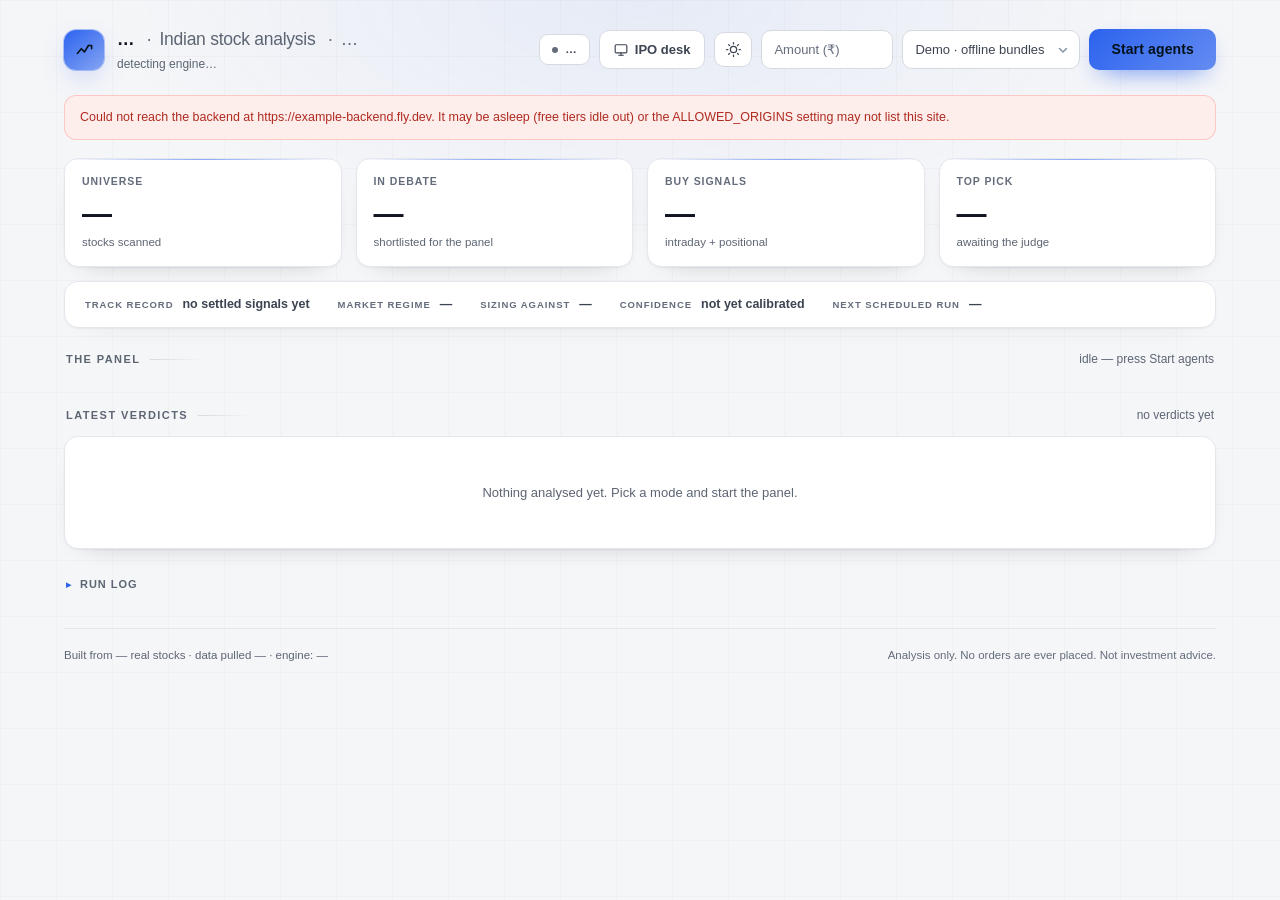
==== web/index.html @ 6d57e5a4 "Move the IPO desk onto its own page at /ipo-desk The IPO section was a hidden block on the dashboard" ====
<!doctype html>
<html lang="en">
<head>
<meta charset="utf-8" />
<meta name="viewport" content="width=device-width, initial-scale=1" />
<title>Agent desk · Indian stock analysis</title>
<style>
  /* ======================================================================
     Dalal Desk — tokens generated from DESIGN.md.
     Dark is the default: this is a terminal read for hours, and every token
     below is contrast-audited against all three surface tiers.
     ====================================================================== */
  :root,
  [data-theme="dark"]{
    --bg:#080b12;
    --bg-elev:#0a0e16;
    --card:#0e1219;            /* 16.13:1 for --ink */
    --card-low:#0b0f16;
    --card-high:#141924;
    --border:#1b2130;
    --border-strong:#28303f;
    --ink:#e9eef8;             /* 16.13:1 */
    --ink-2:#aab6cc;           /*  9.18:1 */
    --muted:#8896ae;           /*  6.27:1 */
    --faint:#78859c;           /*  5.03:1 — labels only */
    --accent:#4cc9f0;          /*  9.76:1 */
    --accent-soft:#0c2230;
    --accent-glow:76,201,240;
    --green:#3ddc97;           /* 10.62:1 */
    --green-soft:#0d2a1f;
    --amber:#f5b544;           /* 10.34:1 */
    --amber-soft:#2b2110;
    --red:#ff6b6b;             /*  6.76:1 */
    --red-soft:#2c1417;
    --unavailable-soft:#161b24;
    --grid:rgba(255,255,255,.022);
    --shadow:0 1px 0 rgba(255,255,255,.03) inset, 0 18px 40px -28px rgba(0,0,0,.9);
    --radius:14px;
  }

  [data-theme="light"]{
    --bg:#f5f6f8;
    --bg-elev:#ffffff;
    --card:#ffffff;
    --card-low:#fcfcfd;
    --card-high:#fafbfc;
    --border:#e5e7ec;
    --border-strong:#d6d9e0;
    --ink:#111520;
    --ink-2:#3d4451;
    --muted:#5d6573;
    --faint:#646c7b;
    --accent:#2b62ee;
    --accent-soft:#eef3ff;
    --accent-glow:43,98,238;
    --green:#0f7a4d;
    --green-soft:#e9f6ef;
    --amber:#94620a;
    --amber-soft:#fdf3e0;
    --red:#b02a20;
    --red-soft:#fdeeec;
    --unavailable-soft:#f0f1f4;
    --grid:rgba(17,21,32,.025);
    --shadow:0 1px 2px rgba(17,21,32,.05), 0 10px 28px -22px rgba(17,21,32,.45);
  }

  /* Motion is opt-out at the OS level. Everything below animates state, not
     decoration, so disabling it costs nothing but the polish. */
  @media (prefers-reduced-motion: reduce){
    *,*::before,*::after{
      animation-duration:.001ms !important;animation-iteration-count:1 !important;
      transition-duration:.001ms !important;scroll-behavior:auto !important;
    }
  }

  *{box-sizing:border-box;}
  html,body{margin:0;padding:0;}
  body{
    background-color:var(--bg);
    color:var(--ink);
    font:15px/1.5 -apple-system, BlinkMacSystemFont, "Segoe UI", Inter, Roboto, Helvetica, Arial, sans-serif;
    -webkit-font-smoothing:antialiased;
    -moz-osx-font-smoothing:grayscale;
    /* Deliberately NOT transitioned. Transitioning a property whose value
       comes from a custom property that just changed leaves the computed
       value stuck at the old one — the page stayed dark while every other
       token flipped to light. A theme switch should be instant regardless;
       a 400ms fade of the whole background only reads as lag. */
    /* a faint engineering grid: structure without decoration */
    background-image:
      linear-gradient(var(--grid) 1px, transparent 1px),
      linear-gradient(90deg, var(--grid) 1px, transparent 1px);
    background-size:56px 56px, 56px 56px;
  }
  .wrap{max-width:1200px;margin:0 auto;padding:26px 24px 72px;position:relative;}

  /* a single wash of accent behind the fold, fixed so it never scrolls */
  body::before{
    content:"";position:fixed;inset:0 0 auto 0;height:340px;pointer-events:none;
    background:radial-gradient(60% 100% at 50% 0%,
      rgba(var(--accent-glow),.07), transparent 70%);
    z-index:0;
  }
  .wrap > *{position:relative;z-index:1;}

  ::selection{background:rgba(var(--accent-glow),.28);}

  /* ---------------- entrance ---------------- */
  /* Sections arrive in reading order. One pass on load, never on re-render. */
  @keyframes rise{from{opacity:0;transform:translateY(10px);}to{opacity:1;transform:none;}}
  .enter{animation:rise .5s cubic-bezier(.2,.7,.3,1) both;}
  .d1{animation-delay:.04s;} .d2{animation-delay:.09s;} .d3{animation-delay:.14s;}
  .d4{animation-delay:.19s;} .d5{animation-delay:.24s;}

  /* ---------------- header ---------------- */
  header{
    display:flex;align-items:center;justify-content:space-between;gap:24px;
    flex-wrap:wrap;margin-bottom:22px;
  }
  .brandline{display:flex;align-items:center;gap:13px;min-width:0;}
  .mark{
    width:40px;height:40px;border-radius:12px;flex:none;
    background:linear-gradient(140deg, var(--accent), rgba(var(--accent-glow),.55));
    color:#03121a;display:grid;place-items:center;
    box-shadow:0 0 0 1px rgba(var(--accent-glow),.35),
               0 10px 30px -12px rgba(var(--accent-glow),.8);
    position:relative;overflow:hidden;
  }
  .mark svg{position:relative;z-index:1;}
  .mark::after{
    content:"";position:absolute;inset:0;
    background:linear-gradient(115deg,transparent 40%,rgba(255,255,255,.5) 50%,transparent 60%);
    transform:translateX(-120%);animation:sheen 6s ease-in-out infinite;
  }
  @keyframes sheen{0%,72%{transform:translateX(-120%);}88%,100%{transform:translateX(120%);}}

  .brandtext{min-width:0;}
  .brandtext h1{
    margin:0;font-size:17.5px;font-weight:650;letter-spacing:-.015em;
    white-space:nowrap;overflow:hidden;text-overflow:ellipsis;
  }
  .brandtext h1 .sep{color:var(--faint);font-weight:400;margin:0 8px;}
  .brandtext h1 .light{color:var(--muted);font-weight:450;}
  .brandtext p{
    margin:3px 0 0;font-size:12px;color:var(--muted);
    white-space:nowrap;overflow:hidden;text-overflow:ellipsis;max-width:62ch;
  }

  .controls{display:flex;align-items:center;gap:9px;}

  select,input[type=number],button.ghost{
    border:1px solid var(--border-strong);border-radius:10px;
    background:var(--card);color:var(--ink-2);
    padding:9px 12px;font:inherit;font-size:13px;
    transition:border-color .18s ease, background .18s ease, color .18s ease;
  }
  select{
    appearance:none;padding-right:30px;cursor:pointer;
    background-image:url("data:image/svg+xml;utf8,<svg xmlns='http://www.w3.org/2000/svg' width='12' height='12' viewBox='0 0 12 12'><path d='M2.5 4.5L6 8l3.5-3.5' fill='none' stroke='%238896ae' stroke-width='1.6' stroke-linecap='round' stroke-linejoin='round'/></svg>");
    background-repeat:no-repeat;background-position:right 10px center;
  }
  input[type=number]{width:132px;font-variant-numeric:tabular-nums;}
  input[type=number]::placeholder{color:var(--faint);}
  select:hover,input[type=number]:hover,button.ghost:hover{border-color:var(--accent);}
  select:focus-visible,button:focus-visible,input:focus-visible{
    outline:2px solid var(--accent);outline-offset:2px;
  }

  button.ghost{cursor:pointer;width:38px;padding:9px 0;display:grid;place-items:center;}
  button.ghost:hover{color:var(--accent);}

  /* A text+icon link out to another page. Deliberately its own class rather
     than reusing .ghost: every ghost rule above is qualified as button.ghost,
     so an <a> matches none of them and falls back to the UA link blue —
     2.09:1 on this background, and 1.79:1 once visited. */
  .navlink{
    display:inline-flex;align-items:center;gap:7px;white-space:nowrap;
    border:1px solid var(--border-strong);border-radius:10px;
    background:var(--card);color:var(--ink-2);
    padding:9px 14px;font:inherit;font-size:13px;font-weight:600;
    text-decoration:none;
    transition:border-color .18s ease, background .18s ease, color .18s ease;
  }
  .navlink:hover{border-color:var(--accent);color:var(--accent);}
  .navlink:focus-visible{outline:2px solid var(--accent);outline-offset:2px;}
  .navlink svg{flex:none;}

  button.primary{
    position:relative;overflow:hidden;
    border:0;border-radius:10px;cursor:pointer;
    background:linear-gradient(135deg,var(--accent),rgba(var(--accent-glow),.72));
    color:#03121a;padding:10px 22px;font:inherit;font-size:14px;font-weight:650;
    letter-spacing:.01em;
    box-shadow:0 10px 26px -12px rgba(var(--accent-glow),.95);
    transition:transform .12s cubic-bezier(.2,.7,.3,1), box-shadow .2s ease, filter .2s ease;
    display:flex;align-items:center;gap:9px;
  }
  button.primary:hover:not(:disabled){
    transform:translateY(-1px);filter:brightness(1.08);
    box-shadow:0 14px 32px -12px rgba(var(--accent-glow),1);
  }
  button.primary:active:not(:disabled){transform:translateY(1px);}
  button.primary:disabled{
    background:var(--card-high);color:var(--faint);box-shadow:none;cursor:not-allowed;
  }
  /* light sweeps across the button only while a run is in flight */
  button.primary:disabled::after{
    content:"";position:absolute;inset:0;
    background:linear-gradient(100deg,transparent 35%,rgba(var(--accent-glow),.16) 50%,transparent 65%);
    transform:translateX(-100%);animation:sweep 1.6s linear infinite;
  }
  @keyframes sweep{to{transform:translateX(100%);}}

  .spinner{
    width:13px;height:13px;border-radius:50%;flex:none;
    border:2px solid rgba(0,0,0,.18);border-top-color:currentColor;
    animation:spin .7s linear infinite;
  }
  @keyframes spin{to{transform:rotate(360deg);}}

  /* ---------------- kpis ---------------- */
  .kpis{display:grid;grid-template-columns:repeat(4,1fr);gap:14px;margin-bottom:14px;}
  .kpi{
    position:relative;overflow:hidden;
    background:var(--card);border:1px solid var(--border);border-radius:var(--radius);
    padding:15px 17px;box-shadow:var(--shadow);
    transition:border-color .25s ease, transform .25s cubic-bezier(.2,.7,.3,1);
  }
  .kpi:hover{transform:translateY(-2px);border-color:var(--border-strong);}
  /* a hairline of accent that draws itself in on load */
  .kpi::before{
    content:"";position:absolute;top:0;left:0;height:1px;width:100%;
    background:linear-gradient(90deg,transparent,rgba(var(--accent-glow),.55),transparent);
    transform:scaleX(0);transform-origin:left;
    animation:draw .9s cubic-bezier(.2,.7,.3,1) forwards;
  }
  @keyframes draw{to{transform:scaleX(1);}}
  .kpi .label{
    font-size:10.5px;letter-spacing:.09em;text-transform:uppercase;
    color:var(--faint);font-weight:650;
  }
  .kpi .value{
    font-size:30px;font-weight:640;letter-spacing:-.025em;margin-top:7px;line-height:1.1;
    font-variant-numeric:tabular-nums;
  }
  .kpi .value small{font-size:14px;font-weight:550;color:var(--muted);margin-left:5px;letter-spacing:0;}
  .kpi .sub{font-size:11.5px;color:var(--muted);margin-top:4px;}
  /* a value that just changed briefly lifts — the eye catches the delta */
  .flash{animation:flash .7s ease;}
  @keyframes flash{
    0%{color:var(--accent);text-shadow:0 0 18px rgba(var(--accent-glow),.55);}
    100%{color:inherit;text-shadow:none;}
  }

  /* ---------------- status strip ---------------- */
  .strip{
    display:flex;gap:0;flex-wrap:wrap;margin:0 0 22px;
    background:var(--card);border:1px solid var(--border);border-radius:var(--radius);
    padding:4px 6px;box-shadow:var(--shadow);
  }
  .stripitem{
    display:flex;align-items:baseline;gap:9px;min-width:0;
    padding:9px 14px;border-radius:9px;transition:background .2s ease;
  }
  .stripitem:hover{background:var(--card-high);}
  .stripitem .k{
    font-size:9.5px;letter-spacing:.1em;text-transform:uppercase;
    color:var(--faint);font-weight:700;white-space:nowrap;
  }
  .stripitem .v{font-size:12.5px;color:var(--ink-2);font-weight:550;}
  .stripitem .v.none{color:var(--faint);font-weight:450;}

  /* ---------------- section headings ---------------- */
  .sechead{
    display:flex;align-items:baseline;justify-content:space-between;
    margin:0 2px 12px;gap:16px;
  }
  .sechead h2{
    margin:0;font-size:11px;font-weight:700;letter-spacing:.13em;
    text-transform:uppercase;color:var(--muted);
    display:flex;align-items:center;gap:10px;
  }
  .sechead h2::after{
    content:"";height:1px;width:52px;
    background:linear-gradient(90deg,var(--border-strong),transparent);
  }
  .sechead .note{font-size:12px;color:var(--muted);}

  /* ---------------- agents ---------------- */
  .agents{display:grid;grid-template-columns:repeat(4,1fr);gap:14px;margin-bottom:26px;}
  .agent{
    position:relative;overflow:hidden;
    background:var(--card);border:1px solid var(--border);border-radius:var(--radius);
    padding:15px 16px 13px;box-shadow:var(--shadow);
    transition:border-color .3s ease, transform .3s cubic-bezier(.2,.7,.3,1),
               box-shadow .3s ease;
  }
  .agent:hover{transform:translateY(-2px);}
  .agent.working{
    border-color:rgba(var(--accent-glow),.5);
    box-shadow:var(--shadow), 0 0 0 1px rgba(var(--accent-glow),.18),
               0 0 34px -16px rgba(var(--accent-glow),.9);
  }
  /* a scan line crosses a working agent, and only a working agent */
  .agent.working::after{
    content:"";position:absolute;left:0;right:0;top:0;height:1px;
    background:linear-gradient(90deg,transparent,var(--accent),transparent);
    animation:scan 2.1s cubic-bezier(.4,0,.6,1) infinite;
  }
  @keyframes scan{0%{top:0;opacity:0;}12%{opacity:1;}88%{opacity:1;}100%{top:100%;opacity:0;}}
  .agent.done{border-color:rgba(61,220,151,.28);}

  .agent .top{display:flex;align-items:center;gap:10px;}
  .agent .icon{
    width:32px;height:32px;border-radius:9px;flex:none;display:grid;place-items:center;
    background:var(--card-high);color:var(--muted);
    transition:background .3s ease,color .3s ease,transform .3s cubic-bezier(.2,.7,.3,1);
  }
  .agent.working .icon{
    background:var(--accent-soft);color:var(--accent);transform:scale(1.06);
  }
  .agent.done .icon{background:var(--green-soft);color:var(--green);}
  .agent .name{font-size:14px;font-weight:640;letter-spacing:-.005em;}
  .agent .role{
    font-size:12px;color:var(--muted);margin:9px 0 11px;min-height:32px;line-height:1.35;
  }
  .status{
    margin-left:auto;display:flex;align-items:center;gap:6px;
    font-size:9.5px;font-weight:700;letter-spacing:.1em;text-transform:uppercase;
    color:var(--faint);
  }
  .agent.working .status{color:var(--accent);}
  .agent.done .status{color:var(--green);}
  .dot{width:6px;height:6px;border-radius:50%;background:var(--faint);flex:none;}
  .agent.working .dot{background:var(--accent);animation:pulse 1.4s ease-in-out infinite;}
  .agent.done .dot{background:var(--green);box-shadow:0 0 10px -1px var(--green);}
  @keyframes pulse{
    0%,100%{opacity:1;box-shadow:0 0 0 0 rgba(var(--accent-glow),.55);}
    50%{opacity:.5;box-shadow:0 0 0 6px rgba(var(--accent-glow),0);}
  }

  .bars{display:none;align-items:flex-end;gap:2px;height:11px;}
  .agent.working .bars{display:flex;}
  .bars i{
    width:2px;background:var(--accent);border-radius:1px;opacity:.85;
    animation:bar .9s ease-in-out infinite;
  }
  .bars i:nth-child(1){height:40%;animation-delay:0s;}
  .bars i:nth-child(2){height:75%;animation-delay:.12s;}
  .bars i:nth-child(3){height:55%;animation-delay:.24s;}
  .bars i:nth-child(4){height:90%;animation-delay:.36s;}
  @keyframes bar{0%,100%{transform:scaleY(.35);}50%{transform:scaleY(1);}}

  .stats{
    display:grid;grid-template-columns:1fr 1fr;gap:10px;
    border-top:1px solid var(--border);padding-top:11px;
  }
  .stat .k{
    font-size:9.5px;letter-spacing:.09em;text-transform:uppercase;
    color:var(--faint);font-weight:650;
  }
  .stat .v{
    font-size:17px;font-weight:640;letter-spacing:-.015em;margin-top:2px;
    white-space:nowrap;overflow:hidden;text-overflow:ellipsis;
    font-variant-numeric:tabular-nums;
  }
  .stat .v.small{font-size:12px;font-weight:600;color:var(--ink-2);padding-top:4px;}

  /* ---------------- verdict feed ---------------- */
  .feed{
    background:var(--card);border:1px solid var(--border);border-radius:var(--radius);
    box-shadow:var(--shadow);overflow:hidden;
  }
  .row{
    padding:15px 18px;border-top:1px solid var(--border);
    animation:slidein .45s cubic-bezier(.2,.7,.3,1) both;
    transition:background .2s ease;
  }
  .row:first-child{border-top:0;}
  .row:hover{background:var(--card-low);}
  @keyframes slidein{
    from{opacity:0;transform:translateY(-8px);}
    to{opacity:1;transform:none;}
  }
  .rowtop{display:flex;align-items:baseline;gap:12px;margin-bottom:11px;}
  .rowtop .px{margin-left:auto;text-align:right;display:flex;gap:10px;align-items:baseline;}

  .tracks{display:grid;grid-template-columns:1fr 1fr;gap:11px;}
  .track{
    position:relative;
    border:1px solid var(--border);border-radius:11px;padding:11px 13px;
    background:var(--card-low);
    transition:border-color .25s ease;
  }
  /* verdict is carried by a bar as well as the badge word — never colour alone */
  .track::before{
    content:"";position:absolute;left:0;top:11px;bottom:11px;width:2px;
    border-radius:2px;background:var(--border-strong);
  }
  .track.BUY{border-color:rgba(61,220,151,.3);}
  .track.BUY::before{background:var(--green);box-shadow:0 0 12px -2px var(--green);}
  .track.WATCH::before{background:var(--amber);}
  .track.AVOID{border-color:rgba(255,107,107,.26);}
  .track.AVOID::before{background:var(--red);}
  .track.UNAVAILABLE{border-style:dashed;}

  .track .thead{display:flex;align-items:center;gap:8px;margin-bottom:7px;}
  .track .tname{
    font-size:9.5px;letter-spacing:.11em;text-transform:uppercase;
    color:var(--faint);font-weight:700;
  }
  .track .horizon{
    margin-left:auto;font-size:11px;color:var(--muted);font-weight:600;
    white-space:nowrap;overflow:hidden;text-overflow:ellipsis;max-width:52%;
  }
  .track .twhy{font-size:12.5px;color:var(--ink-2);line-height:1.5;}
  .track .levels{
    font-size:11px;color:var(--faint);margin-top:7px;
    font-variant-numeric:tabular-nums;
  }
  .track .gate{
    display:inline-block;margin-top:7px;font-size:10px;font-weight:700;
    letter-spacing:.05em;
    color:var(--amber);background:var(--amber-soft);padding:3px 8px;border-radius:6px;
  }

  .badge{
    display:inline-flex;align-items:center;justify-content:center;
    padding:4px 0;width:74px;border-radius:7px;
    font-size:10px;font-weight:750;letter-spacing:.08em;
  }
  .badge.BUY{background:var(--green-soft);color:var(--green);}
  .badge.WATCH{background:var(--amber-soft);color:var(--amber);}
  .badge.AVOID{background:var(--red-soft);color:var(--red);}
  .badge.UNAVAILABLE{background:var(--unavailable-soft);color:var(--faint);width:96px;}

  .chip{
    display:inline-flex;align-items:center;gap:7px;padding:6px 12px;border-radius:9px;
    font-size:11.5px;font-weight:600;background:var(--card);color:var(--ink-2);
    border:1px solid var(--border-strong);white-space:nowrap;
    transition:border-color .25s ease;
  }
  .chip .livedot{width:6px;height:6px;border-radius:50%;background:var(--faint);}
  .chip.live{
    background:var(--green-soft);color:var(--green);border-color:rgba(61,220,151,.35);
  }
  .chip.live .livedot{background:var(--green);animation:pulse 1.6s ease-in-out infinite;}
  .chip.pre{background:var(--amber-soft);color:var(--amber);border-color:rgba(245,181,68,.32);}
  .chip.pre .livedot{background:var(--amber);}

  .sym{font-weight:660;font-size:14.5px;letter-spacing:-.01em;}
  .sym .fired{
    display:inline-block;margin-left:7px;font-size:9px;font-weight:750;letter-spacing:.1em;
    color:var(--green);background:var(--green-soft);padding:2px 7px;border-radius:5px;
    vertical-align:1px;box-shadow:0 0 0 1px rgba(61,220,151,.25);
  }
  .subtle{
    font-size:11.5px;color:var(--muted);margin-top:3px;
    white-space:nowrap;overflow:hidden;text-overflow:ellipsis;
  }
  .conf{font-size:14px;font-weight:660;font-variant-numeric:tabular-nums;}
  .conf small{color:var(--faint);font-weight:500;}
  .why{font-size:12.5px;color:var(--ink-2);line-height:1.5;}
  .why .cat{
    display:block;font-size:11px;color:var(--faint);margin-top:4px;
    white-space:nowrap;overflow:hidden;text-overflow:ellipsis;
  }
  .px{text-align:right;}
  .px .p{
    font-size:14.5px;font-weight:660;letter-spacing:-.015em;
    font-variant-numeric:tabular-nums;
  }
  .px .c{font-size:12px;font-weight:640;margin-top:2px;font-variant-numeric:tabular-nums;}
  .up{color:var(--green);} .down{color:var(--red);} .flat{color:var(--muted);}
  .empty{padding:46px 20px;text-align:center;color:var(--muted);font-size:13px;}

  /* ---------------- sector + order-book tables ---------------- */
  .trow{
    display:grid;gap:14px;align-items:center;padding:11px 18px;
    border-top:1px solid var(--border);font-size:12.5px;
    transition:background .2s ease;
  }
  .trow:not(.head):hover{background:var(--card-low);}
  .trow:first-child{border-top:0;}
  .trow.head{
    background:var(--card-high);border-top:0;padding:9px 18px;font-size:9.5px;
    letter-spacing:.1em;text-transform:uppercase;color:var(--faint);font-weight:700;
  }
  .sectrow{grid-template-columns:minmax(120px,1.4fr) 92px 92px 110px minmax(140px,1fr) 96px;}
  .obrow{grid-template-columns:minmax(120px,1.3fr) 96px 110px 96px minmax(160px,1.6fr);}
  .pill{
    display:inline-block;padding:3px 9px;border-radius:6px;
    font-size:9.5px;font-weight:750;letter-spacing:.07em;text-transform:uppercase;
  }
  .pill.leading{background:var(--green-soft);color:var(--green);}
  .pill.lagging{background:var(--red-soft);color:var(--red);}
  .pill.mixed{background:var(--amber-soft);color:var(--amber);}
  .pill.neutral{background:var(--unavailable-soft);color:var(--faint);}
  .num{font-variant-numeric:tabular-nums;}

  /* ---------------- IPO desk ---------------- */
  .ipo{
    padding:14px 18px;border-top:1px solid var(--border);
    animation:slidein .45s cubic-bezier(.2,.7,.3,1) both;
    transition:background .2s ease;
  }
  .ipo:first-child{border-top:0;}
  .ipo:hover{background:var(--card-low);}
  .ipotop{display:flex;align-items:baseline;gap:11px;flex-wrap:wrap;margin-bottom:9px;}
  .ipotop .band{margin-left:auto;font-size:12.5px;font-weight:640;
                font-variant-numeric:tabular-nums;white-space:nowrap;}
  .ipometa{
    display:grid;grid-template-columns:repeat(auto-fit,minmax(112px,1fr));
    gap:9px 14px;margin:9px 0 0;padding-top:9px;border-top:1px solid var(--border);
  }
  .ipometa .k{
    font-size:9px;letter-spacing:.1em;text-transform:uppercase;
    color:var(--faint);font-weight:700;
  }
  .ipometa .v{font-size:13px;font-weight:620;margin-top:2px;
              font-variant-numeric:tabular-nums;}
  .ipometa .v.dim{color:var(--faint);font-weight:450;}
  .ipowhy{font-size:12.5px;color:var(--ink-2);line-height:1.5;margin-top:9px;}
  .ipoflag{
    display:inline-block;margin-top:7px;margin-right:6px;font-size:10px;font-weight:700;
    letter-spacing:.05em;padding:3px 8px;border-radius:6px;
    color:var(--amber);background:var(--amber-soft);
  }
  .ipoflag.unofficial{color:var(--faint);background:var(--unavailable-soft);}
  .ipoflag.ok{color:var(--green);background:var(--green-soft);}
  .badge.APPLY{background:var(--green-soft);color:var(--green);}
  .badge.NEUTRAL{background:var(--amber-soft);color:var(--amber);}
  .badge.AVOID{background:var(--red-soft);color:var(--red);}
  .badge.UNKNOWN{background:var(--unavailable-soft);color:var(--faint);}
  .wchip{
    font-size:9px;font-weight:750;letter-spacing:.09em;text-transform:uppercase;
    padding:3px 8px;border-radius:5px;background:var(--unavailable-soft);color:var(--faint);
  }
  .wchip.open{background:var(--accent-soft);color:var(--accent);}

  /* ---------------- log ---------------- */
  details.log{margin-top:20px;}
  details.log summary{
    cursor:pointer;font-size:11px;color:var(--muted);letter-spacing:.09em;
    text-transform:uppercase;font-weight:650;
    padding:7px 2px;list-style:none;user-select:none;display:flex;align-items:center;gap:8px;
  }
  details.log summary::-webkit-details-marker{display:none;}
  details.log summary::before{
    content:"▸";font-size:10px;color:var(--accent);transition:transform .25s ease;
  }
  details.log[open] summary::before{transform:rotate(90deg);}
  details.log summary:hover{color:var(--ink-2);}
  .logbox{
    background:var(--card);border:1px solid var(--border);border-radius:12px;
    padding:14px 16px;max-height:280px;overflow:auto;
    font:12px/1.7 ui-monospace,SFMono-Regular,Menlo,Consolas,monospace;
    color:var(--ink-2);white-space:pre-wrap;word-break:break-word;
    font-variant-numeric:tabular-nums;
  }
  .logbox::-webkit-scrollbar{width:8px;}
  .logbox::-webkit-scrollbar-thumb{background:var(--border-strong);border-radius:4px;}

  .banner{
    display:none;margin-bottom:18px;border-radius:12px;padding:12px 15px;
    font-size:12.5px;border:1px solid;
    animation:rise .4s cubic-bezier(.2,.7,.3,1) both;
  }
  .banner.show{display:block;}
  .banner.warn{background:var(--amber-soft);border-color:rgba(245,181,68,.3);color:var(--amber);}
  .banner.err{background:var(--red-soft);border-color:rgba(255,107,107,.3);color:var(--red);}

  footer{
    margin-top:28px;padding-top:18px;border-top:1px solid var(--border);
    font-size:11.5px;color:var(--muted);display:flex;justify-content:space-between;
    gap:16px;flex-wrap:wrap;
  }
  footer .right{color:var(--faint);}

  /* ======================================================================
     Responsive
     ----------------------------------------------------------------------
     Five bands. The grids are auto-fit rather than fixed counts wherever the
     content allows, so the layout also survives the widths between the
     breakpoints instead of only at them.
     ====================================================================== */

  /* Nothing may push the page sideways. Long unbroken strings — a CLI path in
     the engine line, a URL in a headline — were the main offenders. */
  html,body{max-width:100%;overflow-x:hidden;}
  .brandtext p,.why,.twhy,.subtle.wrap,.logbox{overflow-wrap:anywhere;}

  /* .subtle is nowrap+ellipsis by default, which silently truncates a long
     cell instead of wrapping it. `.wrap` opts a cell out — the order-book
     reading is a full sentence and must not lose its tail. */
  .subtle.wrap{white-space:normal;overflow:visible;text-overflow:clip;}

  /* A grid or flex item defaults to min-width:auto, which refuses to shrink
     below its content. One long sentence in a table cell then blows the whole
     track out past the viewport. Every text-bearing child needs min-width:0. */
  .trow > *,.tracks > *,.rowtop > *,.stats > *,.kpis > *,.agents > *,
  .strip > *,.controls > *{min-width:0;}

  /* Explicit counts, not auto-fit. There are exactly 4 KPIs and 8 agents, and
     both divide evenly into 4 or 2 — auto-fit picked 5 agent columns at wide
     viewports, which left three orphans on the second row. */
  .kpis{grid-template-columns:repeat(4,minmax(0,1fr));}
  .agents{grid-template-columns:repeat(4,minmax(0,1fr));}

  /* --- very large: give the density somewhere to go -------------------- */
  @media (min-width:1600px){
    .wrap{max-width:1440px;}
    .kpi .value{font-size:32px;}
    .tracks{gap:13px;}
  }

  /* --- laptop: four agent cards get cramped below this --------------- */
  @media (max-width:1180px){
    .agents{grid-template-columns:repeat(3,minmax(0,1fr));}
  }

  /* --- tablet ---------------------------------------------------------- */
  @media (max-width:1000px){
    .kpis{grid-template-columns:repeat(2,minmax(0,1fr));}
    .agents{grid-template-columns:repeat(2,minmax(0,1fr));}
    .tracks{grid-template-columns:1fr;}
    .sectrow{grid-template-columns:minmax(0,1.4fr) 1fr 1fr 1fr;}
    .obrow{grid-template-columns:minmax(0,1.3fr) 1fr 1fr;}
    /* the columns the narrower grid can no longer carry */
    .sectrow > :nth-child(5),.sectrow > :nth-child(6){grid-column:1/-1;}
    .obrow  > :nth-child(5){grid-column:1/-1;}
    .trow.head{display:none;}
    .trow .cell[data-label]::before{
      content:attr(data-label);display:block;
      font-size:9px;letter-spacing:.09em;text-transform:uppercase;
      color:var(--faint);font-weight:700;margin-bottom:2px;
    }
  }

  /* --- small tablet / large phone -------------------------------------- */
  @media (max-width:760px){
    .wrap{padding:22px 16px 56px;}
    header{align-items:flex-start;gap:14px;}
    .brandtext h1{white-space:normal;font-size:16.5px;line-height:1.3;}
    .brandtext p{white-space:normal;font-size:11.5px;}
    .controls{width:100%;display:grid;grid-template-columns:1fr auto auto;gap:8px;}
    #phase{grid-column:1/-1;justify-content:center;}
    input[type=number]{width:100%;}
    button.primary{grid-column:1/-1;justify-content:center;}

    /* Rows become stacked cards. Every value keeps its label, because the
       header row is gone and a bare "+0.47%" says nothing. */
    .sectrow,.obrow{grid-template-columns:1fr 1fr;gap:10px 14px;}
    /* stacked: there is width to wrap into, and truncation loses data */
    .trow .cell.subtle{white-space:normal;overflow:visible;text-overflow:clip;}
    .sectrow > .lead,.obrow > .lead,
    .sectrow > :nth-child(5),.sectrow > :nth-child(6),
    .obrow > :nth-child(5){grid-column:1/-1;}
    .strip{padding:2px 4px;}
    .stripitem{width:100%;padding:8px 11px;}
  }

  /* --- phone ----------------------------------------------------------- */
  @media (max-width:560px){
    .wrap{padding:18px 13px 44px;}
    .kpis,.agents{grid-template-columns:1fr;}
    .kpi{padding:13px 15px;}
    .kpi .value{font-size:26px;}
    .agent .role{min-height:0;}
    .row{padding:13px 14px;}
    /* price moves under the symbol rather than fighting it for the line */
    .rowtop{flex-wrap:wrap;gap:4px 10px;}
    .rowtop .px{margin-left:0;width:100%;text-align:left;justify-content:flex-start;}
    .track .horizon{max-width:100%;}
    .sechead{flex-direction:column;align-items:flex-start;gap:3px;}
    .sechead h2::after{display:none;}
    footer{flex-direction:column;gap:8px;}
  }

  /* --- small phone ----------------------------------------------------- */
  @media (max-width:400px){
    .wrap{padding:16px 11px 40px;}
    .brandtext h1{font-size:15.5px;}
    .mark{width:34px;height:34px;}
    .kpi .value{font-size:24px;}
    .controls{grid-template-columns:1fr auto;}
    .sectrow,.obrow{grid-template-columns:1fr;}
    .track{padding:10px 11px;}
    .stats{gap:8px;}
  }

  /* --- touch: the guideline minimum is 44px, several controls were 35 --- */
  @media (pointer:coarse){
    button.primary,button.ghost,select,input[type=number],.navlink{min-height:44px;}
    button.ghost{width:44px;}
    details.log summary{padding:11px 2px;}
    .stripitem{padding:11px 12px;}
  }

  /* --- short viewports: a phone in landscape --------------------------- */
  @media (max-height:520px) and (orientation:landscape){
    .logbox{max-height:150px;}
    .agent .role{min-height:0;}
  }
</style>
<script>
  /* Applied before first paint: reading the saved theme after render would
     show a flash of the wrong one. */
  (function () {
    try {
      var t = localStorage.getItem("dalal.theme");
      if (!t) {
        t = window.matchMedia("(prefers-color-scheme: light)").matches ? "light" : "dark";
      }
      document.documentElement.setAttribute("data-theme", t);
    } catch (e) { document.documentElement.setAttribute("data-theme", "dark"); }
  })();
</script>
<!-- build_web.py: api base -->
<script>
  /* Generated by build_web.py — the backend this build points at.
     Override per-visit with ?api=https://... */
  window.__API_BASE__ = "https://example-backend.fly.dev";
</script>
</head>
<body>
<div class="wrap">

  <header>
    <div class="brandline">
      <div class="mark" aria-hidden="true">
        <svg width="19" height="19" viewBox="0 0 24 24" fill="none" stroke="currentColor"
             stroke-width="2" stroke-linecap="round" stroke-linejoin="round">
          <path d="M3 17l5-6 4 4 5-8"/><path d="M17 7h4v4"/>
        </svg>
      </div>
      <div class="brandtext">
        <h1>
          <span id="brand">…</span>
          <span class="sep">·</span><span class="light">Indian stock analysis</span>
          <span class="sep">·</span><span class="light" id="agentcount">…</span>
        </h1>
        <p id="engineline">detecting engine…</p>
      </div>
    </div>
    <div class="controls">
      <span class="chip" id="phase"><span class="livedot"></span><span id="phasetext">…</span></span>
      <a href="/ipo-desk" class="navlink" id="ipolink" title="Open IPO desk">
        <svg width="14" height="14" viewBox="0 0 24 24" fill="none" stroke="currentColor"
             stroke-width="2" stroke-linecap="round" stroke-linejoin="round">
          <rect x="2" y="3" width="20" height="14" rx="2"/><path d="M8 21h8"/><path d="M12 17v4"/>
        </svg>
        IPO desk
      </a>
      <button class="ghost" id="theme" title="Switch theme" aria-label="Switch theme">
        <svg width="15" height="15" viewBox="0 0 24 24" fill="none" stroke="currentColor"
             stroke-width="2" stroke-linecap="round" stroke-linejoin="round">
          <path id="themeicon" d="M21 12.8A9 9 0 1 1 11.2 3a7 7 0 0 0 9.8 9.8z"/>
        </svg>
      </button>
      <input id="capital" type="number" min="0" step="1000" placeholder="Amount (₹)"
             title="Amount you are deploying today. Leave blank to use the .env default."
             aria-label="Capital for this run" />
      <select id="mode" aria-label="Data mode">
        <option value="demo">Demo · offline bundles</option>
        <option value="live">Live · NSE via yfinance</option>
      </select>
      <button class="primary" id="start">
        <span id="startspin" class="spinner" style="display:none"></span>
        <span id="startlabel">Start agents</span>
      </button>
    </div>
  </header>

  <div class="banner" id="banner"></div>

  <div class="kpis enter d1">
    <div class="kpi">
      <div class="label">Universe</div>
      <div class="value" id="kpi-universe">—</div>
      <div class="sub">stocks scanned</div>
    </div>
    <div class="kpi">
      <div class="label">In debate</div>
      <div class="value" id="kpi-debate">—</div>
      <div class="sub">shortlisted for the panel</div>
    </div>
    <div class="kpi">
      <div class="label">Buy signals</div>
      <div class="value" id="kpi-buys">—</div>
      <div class="sub" id="kpi-buys-sub">intraday + positional</div>
    </div>
    <div class="kpi">
      <div class="label">Top pick</div>
      <div class="value" id="kpi-top">—</div>
      <div class="sub" id="kpi-top-sub">awaiting the judge</div>
    </div>
  </div>

  <div class="strip enter d2" id="strip">
    <div class="stripitem">
      <span class="k">Track record</span>
      <span class="v" id="record">no settled signals yet</span>
    </div>
    <div class="stripitem">
      <span class="k">Market regime</span>
      <span class="v" id="regime">—</span>
    </div>
    <div class="stripitem">
      <span class="k">Sizing against</span>
      <span class="v" id="capitalshown">—</span>
    </div>
    <div class="stripitem">
      <span class="k">Confidence</span>
      <span class="v" id="calib">not yet calibrated</span>
    </div>
    <div class="stripitem">
      <span class="k">Next scheduled run</span>
      <span class="v" id="nextrun">—</span>
    </div>
  </div>

  <div class="sechead">
    <h2>The panel</h2>
    <span class="note" id="panelnote">idle — press Start agents</span>
  </div>
  <div class="agents enter d3" id="agents"></div>



  <div class="sechead" id="obhead" style="display:none">
    <h2>Order book &gt; last quarter's sales</h2>
    <span class="note" id="obnote"></span>
  </div>
  <div class="feed" id="obfeed" style="display:none;margin-bottom:30px"></div>

  <div class="sechead" id="secthead" style="display:none">
    <h2>Sector heatmap</h2>
    <span class="note" id="sectnote"></span>
  </div>
  <div class="feed" id="sectfeed" style="display:none;margin-bottom:30px"></div>

  <div class="sechead">
    <h2>Latest verdicts</h2>
    <span class="note" id="feednote">no verdicts yet</span>
  </div>
  <div class="feed enter d4" id="feed">
    <div class="empty">Nothing analysed yet. Pick a mode and start the panel.</div>
  </div>

  <details class="log">
    <summary>Run log</summary>
    <div class="logbox" id="log">—</div>
  </details>

  <footer>
    <span id="foot-left">Built from — real stocks · data pulled — · engine: —</span>
    <span class="right">Analysis only. No orders are ever placed. Not investment advice.</span>
  </footer>
</div>

<script>
(function () {
  "use strict";

  var ICONS = {
    scout:          '<circle cx="11" cy="11" r="7"/><path d="M20 20l-3.5-3.5"/>',
    technician:     '<path d="M3 16l4-5 3.5 3L14 8l3 4 4-6"/><path d="M3 20h18"/>',
    fundamentalist: '<path d="M12 3l8 5v2H4V8z"/><path d="M6 10v7M12 10v7M18 10v7"/><path d="M3 20h18"/>',
    newsdesk:       '<rect x="3" y="5" width="14" height="15" rx="2"/><path d="M17 9h4v9a2 2 0 01-2 2h-2z"/><path d="M6 9h8M6 13h8M6 17h5"/>',
    bull:           '<path d="M4 18l6-6 4 3 6-8"/><path d="M15 7h5v5"/>',
    bear:           '<path d="M4 7l6 6 4-3 6 8"/><path d="M20 17h-5v-5"/>',
    judge:          '<path d="M12 3v18"/><path d="M5 21h14"/><path d="M3 8l9-3 9 3"/><path d="M3 8l-1 5a3 3 0 006 0z"/><path d="M21 8l1 5a3 3 0 01-6 0z"/>',
    messenger:      '<path d="M21 4L3 11l7 3 3 7z"/><path d="M21 4L10 14"/>'
  };

  /* Where the backend lives.
     Served by Flask, this is the same origin and API === "". Hosted separately
     (Vercel frontend, backend elsewhere) it comes from, in order: a ?api=
     query parameter, a value saved in localStorage from a previous visit, or
     window.__API_BASE__ baked in at deploy time. The chosen value is
     remembered so the parameter only has to be passed once. */
  var API = (function () {
    function clean(u) { return u ? String(u).trim().replace(/\/+$/, "") : ""; }
    try {
      var q = clean(new URLSearchParams(location.search).get("api"));
      if (q) { localStorage.setItem("dalal.api", q); return q; }
      var saved = clean(localStorage.getItem("dalal.api"));
      if (saved) { return saved; }
    } catch (e) { /* private mode: fall through to the baked-in default */ }
    return clean(window.__API_BASE__);
  })();

  function api(path) { return API + path; }



  var el = function (id) { return document.getElementById(id); };
  var CFG = null, agentNodes = {}, renderedVerdicts = 0, lastRunKey = "";

  function text(node, value) {
    if (node && node.textContent !== String(value)) { node.textContent = value; }
  }

  /* Same as text(), but marks a genuine change so the eye catches the delta.
     Only used on values that actually move during a run — flashing something
     that merely re-rendered would train you to ignore the flash. */
  function textFlash(node, value) {
    if (!node) { return; }
    var next = String(value);
    if (node.textContent === next) { return; }
    var first = node.dataset.seeded !== "1";
    node.textContent = next;
    node.dataset.seeded = "1";
    if (first) { return; }
    node.classList.remove("flash");
    void node.offsetWidth;              /* restart the animation */
    node.classList.add("flash");
  }

  /* ---------------- theme ---------------- */
  (function () {
    var btn = el("theme"), icon = el("themeicon");
    var SUN = "M12 17a5 5 0 100-10 5 5 0 000 10zM12 1v2M12 21v2M4.2 4.2l1.4 1.4"
            + "M18.4 18.4l1.4 1.4M1 12h2M21 12h2M4.2 19.8l1.4-1.4M18.4 5.6l1.4-1.4";
    var MOON = "M21 12.8A9 9 0 1 1 11.2 3a7 7 0 0 0 9.8 9.8z";

    function paint() {
      var dark = document.documentElement.getAttribute("data-theme") !== "light";
      if (icon) { icon.setAttribute("d", dark ? MOON : SUN); }
    }
    paint();
    if (btn) {
      btn.addEventListener("click", function () {
        var next = document.documentElement.getAttribute("data-theme") === "light"
          ? "dark" : "light";
        document.documentElement.setAttribute("data-theme", next);
        try { localStorage.setItem("dalal.theme", next); } catch (e) { /* private mode */ }
        paint();
      });
    }
  })();
  function esc(value) {
    return String(value === null || value === undefined ? "" : value)
      .replace(/&/g, "&amp;").replace(/</g, "&lt;").replace(/>/g, "&gt;")
      .replace(/"/g, "&quot;");
  }
  function money(value) {
    if (typeof value !== "number") { return "—"; }
    return "₹" + value.toLocaleString("en-IN", { minimumFractionDigits: 2, maximumFractionDigits: 2 });
  }
  function pct(value) {
    if (typeof value !== "number") { return "—"; }
    return (value >= 0 ? "+" : "") + value.toFixed(2) + "%";
  }

  /* ---------------- boot ---------------- */

  fetch(api("/config")).then(function (r) { return r.json(); }).then(function (cfg) {
    CFG = cfg;
    text(el("brand"), cfg.brand);
    text(el("agentcount"), cfg.agent_count + " agents on duty");
    document.title = cfg.brand + " · Indian stock analysis";
    el("engineline").textContent =
      "engine detected: " + cfg.engine + " · " + cfg.engine_reason +
      " · telegram: " + (cfg.telegram_configured ? "configured" : "not configured") +
      " · BUY at " + cfg.confidence_threshold + "/10+";
    buildAgents(cfg.agents);

    if (!cfg.telegram_configured) {
      banner("warn", "Telegram is not configured — signals will be shown here but not delivered. " +
                     "Add TELEGRAM_BOT_TOKEN and TELEGRAM_CHAT_ID to .env and restart.");
    }
    poll();
  }).catch(function () {
    banner("err", API
      ? "Could not reach the backend at " + API + ". It may be asleep (free tiers "
        + "idle out) or the ALLOWED_ORIGINS setting may not list this site."
      : "Could not reach the local server. Is python app.py still running?");
  });

  function banner(kind, message) {
    var node = el("banner");
    node.className = "banner show " + kind;
    node.textContent = message;
  }
  function hideBanner() { el("banner").className = "banner"; }

  function buildAgents(agents) {
    var host = el("agents");
    host.innerHTML = "";
    agents.forEach(function (a) {
      var card = document.createElement("div");
      card.className = "agent";
      card.innerHTML =
        '<div class="top">' +
          '<div class="icon"><svg width="17" height="17" viewBox="0 0 24 24" fill="none" ' +
            'stroke="currentColor" stroke-width="1.9" stroke-linecap="round" stroke-linejoin="round">' +
            (ICONS[a.id] || ICONS.scout) + '</svg></div>' +
          '<div class="name">' + esc(a.name) + '</div>' +
          '<div class="status"><span class="bars"><i></i><i></i><i></i><i></i></span>' +
            '<span class="dot"></span><span class="stext">offline</span></div>' +
        '</div>' +
        '<div class="role">' + esc(a.role) + '</div>' +
        '<div class="stats">' +
          '<div class="stat"><div class="k">' + esc(a.stat1) + '</div><div class="v s1">—</div></div>' +
          '<div class="stat"><div class="k">' + esc(a.stat2) + '</div><div class="v s2">—</div></div>' +
        '</div>';
      host.appendChild(card);
      agentNodes[a.id] = {
        card: card,
        stext: card.querySelector(".stext"),
        s1: card.querySelector(".s1"),
        s2: card.querySelector(".s2")
      };
    });
  }

  /* ---------------- polling ---------------- */

  function poll() {
    fetch(api("/status"))
      .then(function (r) { return r.json(); })
      .then(function (state) { render(state); })
      .catch(function () { /* server restarting — the next tick will recover */ })
      .then(function () { setTimeout(poll, 500); });
  }

  function render(s) {
    if (!s || !s.agents) { return; }

    var running = s.status === "running";
    el("start").disabled = running;
    el("startspin").style.display = running ? "block" : "none";
    text(el("startlabel"), running ? "Agents working…" : "Start agents");
    el("mode").disabled = running;
    el("capital").disabled = running;

    /* KPIs */
    var k = s.kpis || {};
    textFlash(el("kpi-universe"), k.universe || 0);
    textFlash(el("kpi-debate"), k.in_debate || 0);
    textFlash(el("kpi-buys"), k.buy_signals || 0);

    var tg = s.telegram || {};
    text(el("kpi-buys-sub"),
      (k.intraday_signals || 0) + " intraday · " + (k.positional_signals || 0) + " positional" +
      (tg.sent ? " · " + tg.sent + " sent" : ""));

    /* track record — the desk's own hit rate on settled signals */
    var record = el("record");
    var line = s.scoreboard_line || (CFG && CFG.scoreboard_line) || "";
    record.classList.toggle("none", !line);
    text(record, line || "no settled signals yet");

    /* market regime — decides whether the panel's momentum logic applies */
    var reg = (s.regime || (CFG && CFG.regime)) || {};
    var rnode = el("regime");
    rnode.classList.toggle("none", !reg.state || reg.state === "unknown");
    text(rnode, reg.state === "risk_on"
        ? "risk-on · NIFTY " + pct(reg.pct_vs_sma) + " vs 200dma"
        : reg.state === "risk_off"
          ? "RISK-OFF · NIFTY " + pct(reg.pct_vs_sma) + " vs 200dma · BUYs gated"
          : "unknown");

    /* the amount this run sized against */
    var shown = el("capitalshown");
    var amount = s.capital || (CFG && CFG.risk ? CFG.risk.capital : null);
    shown.classList.toggle("none", !s.capital);
    text(shown, amount ? money(amount) + (s.capital ? "" : " (default)") : "—");

    /* confidence calibration — does a 9/10 call beat a 7/10 one? */
    var calib = el("calib");
    var cline = (s.calibration_line || "").replace(/^confidence calibration:\s*/i, "");
    calib.classList.toggle("none", !cline);
    text(calib, cline || "not yet calibrated");

    /* next scheduled run */
    var sch = (s.scheduler || (CFG && CFG.scheduler)) || {};
    var next = el("nextrun");
    next.classList.toggle("none", !sch.enabled);
    text(next, sch.enabled
      ? sch.next_run_label
        + (sch.follows_session && sch.interval_minutes
             ? " · then every " + sch.interval_minutes + " min while open"
             : " · " + sch.times + " IST")
        + (sch.stood_down_today ? " · stood down today" : "")
      : "scheduler off");

    /* market phase chip */
    var mk = s.market || (CFG && CFG.market) || {};
    var chip = el("phase");
    chip.className = "chip" + (mk.live_session ? " live" : (mk.phase === "pre_open" ? " pre" : ""));
    text(el("phasetext"), mk.live_session
      ? mk.label + " · " + mk.session_pct + "% done · " + mk.minutes_to_close + "m left"
      : (mk.label || "market closed"));

    var top = k.top_pick || {};
    if (top.symbol) {
      el("kpi-top").innerHTML = esc(top.symbol) +
        '<small>' + (top.confidence || "—") + '/10</small>';
      text(el("kpi-top-sub"), (top.verdict || "").toLowerCase() === "buy"
        ? "best BUY · " + (top.track || "") + " · " + (top.horizon || "")
        : "highest confidence (" + esc(top.verdict || "—") + " · " + (top.track || "") + ")");
    } else {
      text(el("kpi-top"), "—");
      text(el("kpi-top-sub"), running ? "debate in progress" : "awaiting the judge");
    }

    /* agents */
    var working = 0, done = 0;
    s.agents.forEach(function (a) {
      var node = agentNodes[a.id];
      if (!node) { return; }
      if (node.card.className !== "agent " + a.status) {
        node.card.className = "agent " + a.status;
      }
      text(node.stext, a.status);
      setStat(node.s1, a.stat1.value);
      setStat(node.s2, a.stat2.value);
      if (a.status === "working") { working++; }
      if (a.status === "done") { done++; }
    });

    text(el("panelnote"),
      s.status === "idle" ? "idle — press Start agents" :
      s.status === "running" ? done + " done · " + working + " working · mode " + s.mode :
      s.status === "error" ? "run stopped — see the log" :
      "all " + done + " agents done · mode " + s.mode);


    renderSectors(s.sector_heat || {});
    renderOrderBook(s.orderbook || {});

    /* verdict feed */
    var runKey = String(s.run_id) + "|" + String(s.started_at);
    if (runKey !== lastRunKey) { lastRunKey = runKey; renderedVerdicts = 0; el("feed").innerHTML = ""; }
    renderFeed(s.verdicts || []);

    /* log */
    var logbox = el("log");
    var joined = (s.log || []).join("\n") || "—";
    if (logbox.textContent !== joined) {
      var pinned = logbox.scrollTop + logbox.clientHeight >= logbox.scrollHeight - 24;
      logbox.textContent = joined;
      if (pinned) { logbox.scrollTop = logbox.scrollHeight; }
    }

    /* footer */
    var universeTotal = CFG && CFG.universe ? CFG.universe.total : 0;
    var stocks = s.mode === "demo" ? (k.universe || (CFG ? CFG.demo_bundles : 0)) : (k.universe || universeTotal);
    text(el("foot-left"),
      "Built from " + stocks + " real stocks · data pulled " +
      (s.data_ts || "—") + " · engine: " + (s.engine || "—"));

    /* banners */
    if (s.status === "error" && s.error) {
      banner("err", "Run failed — " + s.error);
    } else if (s.concentration) {
      banner("warn", "Concentration — " + s.concentration);
    } else if (tg.error) {
      banner("warn", "Telegram: " + tg.error);
    } else if (CFG && !CFG.telegram_configured) {
      banner("warn", "Telegram is not configured — signals appear here but are not delivered. " +
                     "Add TELEGRAM_BOT_TOKEN and TELEGRAM_CHAT_ID to .env and restart.");
    } else {
      hideBanner();
    }
  }

  function setStat(node, value) {
    var str = (value === null || value === undefined || value === "") ? "—" : String(value);
    node.classList.toggle("small", str.length > 9);   /* long values (engine name) shrink */
    textFlash(node, str);
  }

  function renderFeed(verdicts) {
    var feed = el("feed");
    text(el("feednote"), verdicts.length
      ? verdicts.length + " analysed · newest first"
      : "no verdicts yet");

    if (!verdicts.length) {
      if (!feed.querySelector(".empty")) {
        feed.innerHTML = '<div class="empty">Nothing analysed yet. Pick a mode and start the panel.</div>';
      }
      return;
    }
    if (verdicts.length === renderedVerdicts) { return; }

    var empty = feed.querySelector(".empty");
    if (empty) { feed.innerHTML = ""; }

    /* newest verdicts arrive at the front of the array */
    var fresh = verdicts.slice(0, verdicts.length - renderedVerdicts).reverse();
    fresh.forEach(function (v) {
      var row = document.createElement("div");
      row.className = "row";
      var dir = typeof v.day_change_pct !== "number" ? "flat"
              : v.day_change_pct > 0 ? "up" : v.day_change_pct < 0 ? "down" : "flat";
      var t = v.tracks || {};
      var anyFired = (t.intraday && t.intraday.fired) || (t.positional && t.positional.fired);

      row.innerHTML =
        '<div class="rowtop">' +
          '<div><div class="sym">' + esc(v.symbol) +
            (anyFired ? '<span class="fired" title="Cleared the confidence threshold and ' +
                        'was queued for Telegram">SIGNAL</span>' : '') + '</div>' +
            '<div class="subtle">' + esc(v.name || "") +
            (v.cap_segment ? " · " + esc(v.cap_segment) + " cap" : "") +
            (typeof v.rel_day_change_pct === "number"
               ? ' · ' + pct(v.rel_day_change_pct) + ' vs index' : '') +
            (v.data_gaps ? ' · ' + v.data_gaps + ' data gap(s)' : '') +
            (v.ungrounded ? ' · ⚠ ' + v.ungrounded + ' unverified figure(s)' : '') +
            '</div></div>' +
          '<div class="px"><span class="p">' + money(v.price) + '</span>' +
            '<span class="c ' + dir + '">' + pct(v.day_change_pct) + '</span></div>' +
        '</div>' +
        '<div class="tracks">' +
          trackCell("Intraday", t.intraday) +
          trackCell("Positional", t.positional) +
        '</div>';
      feed.insertBefore(row, feed.firstChild);
    });
    renderedVerdicts = verdicts.length;
  }

  function renderSectors(heat) {
    var rows = heat.rows || [];
    var head = el("secthead"), feed = el("sectfeed");
    if (!rows.length) { head.style.display = "none"; feed.style.display = "none"; return; }
    head.style.display = ""; feed.style.display = "";
    text(el("sectnote"), (heat.leaders || []).length
      ? "leading: " + heat.leaders.slice(0, 3).join(", ")
      : "no sector is broadly leading today");

    var html = '<div class="trow head sectrow"><div>Sector</div><div>Index</div>' +
               '<div>Median</div><div>Breadth</div><div>Best / worst</div><div></div></div>';
    rows.forEach(function (r) {
      html += '<div class="trow sectrow">' +
        '<div class="cell lead"><b>' + esc(r.sector) + '</b>' +
          (r.index ? '<div class="subtle">' + esc(r.index) + ' index</div>' : '') + '</div>' +
        '<div class="cell num ' + dirClass(r.index_change_pct) + '" data-label="Index">' +
          pct(r.index_change_pct) + '</div>' +
        '<div class="cell num ' + dirClass(r.median_move_pct) + '" data-label="Median">' +
          pct(r.median_move_pct) + '</div>' +
        '<div class="cell num" data-label="Breadth">' + (r.advancing) + '/' +
          (r.advancing + r.declining) + ' up' +
          (r.advance_pct !== null ? ' <span class="subtle">(' + r.advance_pct + '%)</span>' : '') + '</div>' +
        '<div class="cell subtle" data-label="Best / worst">' + esc(r.best.symbol) + ' ' +
          pct(r.best.change) + ' · ' + esc(r.worst.symbol) + ' ' + pct(r.worst.change) + '</div>' +
        '<div class="cell"><span class="pill ' + esc(r.state) + '">' + esc(r.state) + '</span></div>' +
        '</div>';
    });
    feed.innerHTML = html;
  }

  function dirClass(v) {
    return typeof v !== "number" ? "flat" : v > 0 ? "up" : v < 0 ? "down" : "flat";
  }

  function renderOrderBook(book) {
    var head = el("obhead"), feed = el("obfeed");
    var rows = book.qualifying || [];
    if (!book.generated) { head.style.display = "none"; feed.style.display = "none"; return; }
    head.style.display = ""; feed.style.display = "";
    text(el("obnote"), rows.length
      ? rows.length + " of " + book.with_orderbook + " with an order book on file clear 1.0x"
      : (book.with_orderbook
          ? "none of the " + book.with_orderbook + " on file clear 1.0x"
          : "no order book values on file yet — fill orderbook.json"));

    if (!rows.length) {
      feed.innerHTML = '<div class="empty">' +
        (book.with_orderbook
          ? "No company on file currently has an order book above its last quarter's sales."
          : "Order book values are not machine-readable on NSE or BSE. Add them to " +
            "<b>orderbook.json</b> from company investor presentations — " +
            book.candidates + " order-driven names are already listed there.") +
        '</div>';
      return;
    }

    var html = '<div class="trow head obrow"><div>Stock</div><div>Book / sales</div>' +
               '<div>Order book</div><div>Q sales</div><div>Reading</div></div>';
    rows.forEach(function (r) {
      html += '<div class="trow obrow">' +
        '<div class="cell lead"><b>' + esc(r.symbol) + '</b><div class="subtle">' +
          esc(r.sector || "") + '</div></div>' +
        '<div class="cell num" data-label="Book / sales"><b>' + r.book_to_sales + 'x</b>' +
          (r.stale ? '<div class="subtle">stale</div>' : '') + '</div>' +
        '<div class="cell num" data-label="Order book">₹' +
          Number(r.order_book_cr).toLocaleString("en-IN") + ' Cr' +
          (r.order_book_as_of ? '<div class="subtle">' + esc(r.order_book_as_of) + '</div>' : '') + '</div>' +
        '<div class="cell num" data-label="Q sales">₹' +
          Number(r.quarterly_revenue_cr).toLocaleString("en-IN") + ' Cr</div>' +
        '<div class="cell subtle wrap" data-label="Reading">' + esc(r.reason) + '</div>' +
        '</div>';
    });
    feed.innerHTML = html;
  }


  function trackCell(label, track) {
    if (!track) { return ''; }
    var verdict = track.verdict || "—";
    var conf = track.confidence;
    var levels = track.levels || {};

    var levelBits = [];
    if (typeof levels.trigger === "number") { levelBits.push("Trigger " + money(levels.trigger)); }
    if (typeof levels.invalidation === "number") { levelBits.push("Invalidation " + money(levels.invalidation)); }
    if (typeof levels.objective === "number") { levelBits.push("Objective " + money(levels.objective)); }
    if (typeof levels.watch_above === "number") { levelBits.push("Watch above " + money(levels.watch_above)); }
    if (typeof levels.watch_below === "number") { levelBits.push("Watch below " + money(levels.watch_below)); }

    return '<div class="track ' + esc(verdict) + '">' +
      '<div class="thead">' +
        '<span class="badge ' + esc(verdict) + '">' + esc(verdict) + '</span>' +
        '<span class="tname">' + esc(label) + '</span>' +
        (conf === null || conf === undefined ? ''
          : '<span class="conf">' + esc(conf) + '<small>/10</small></span>') +
        '<span class="horizon" title="' + esc(track.horizon_basis || "") + '">' +
          esc(track.horizon || "") + '</span>' +
      '</div>' +
      '<div class="twhy">' + esc(track.why || "") + '</div>' +
      (levelBits.length ? '<div class="levels">' + esc(levelBits.join("  ·  ")) + '</div>' : '') +
      (track.sizing && track.sizing.qty
         ? '<div class="levels"><b>' + track.sizing.qty + ' sh ≈ ' + money(track.sizing.value) +
           '</b> · risk ' + money(track.sizing.risk_rupees) +
           ' (' + track.sizing.risk_pct_of_capital + '%)</div>'
         : (track.sizing && track.sizing.reason
             ? '<div class="levels">no size: ' + esc(track.sizing.reason) + '</div>' : '')) +
      (track.risk_reward && track.risk_reward.ratio
         ? '<div class="levels">reward/risk ' + track.risk_reward.ratio + ':1</div>' : '') +
      (track.gated ? '<span class="gate">held back by desk rules</span>' : '') +
      (track.suppressed ? '<span class="gate">already open · ' +
         esc(track.suppressed) + '</span>' : '') +
      '</div>';
  }

  /* ---------------- start ---------------- */

  el("start").addEventListener("click", function () {
    hideBanner();
    el("start").disabled = true;
    fetch(api("/start"), {
      method: "POST",
      headers: { "Content-Type": "application/json" },
      body: JSON.stringify({
        mode: el("mode").value,
        capital: parseFloat(el("capital").value) || null
      })
    }).then(function (r) { return r.json(); })
      .then(function (out) {
        if (!out.ok) { banner("err", out.error || "could not start the run"); el("start").disabled = false; }
      })
      .catch(function () {
        banner("err", API ? "Could not reach the backend at " + API + "."
                          : "Could not reach the local server.");
        el("start").disabled = false;
      });
  });
})();
</script>
</body>
</html>
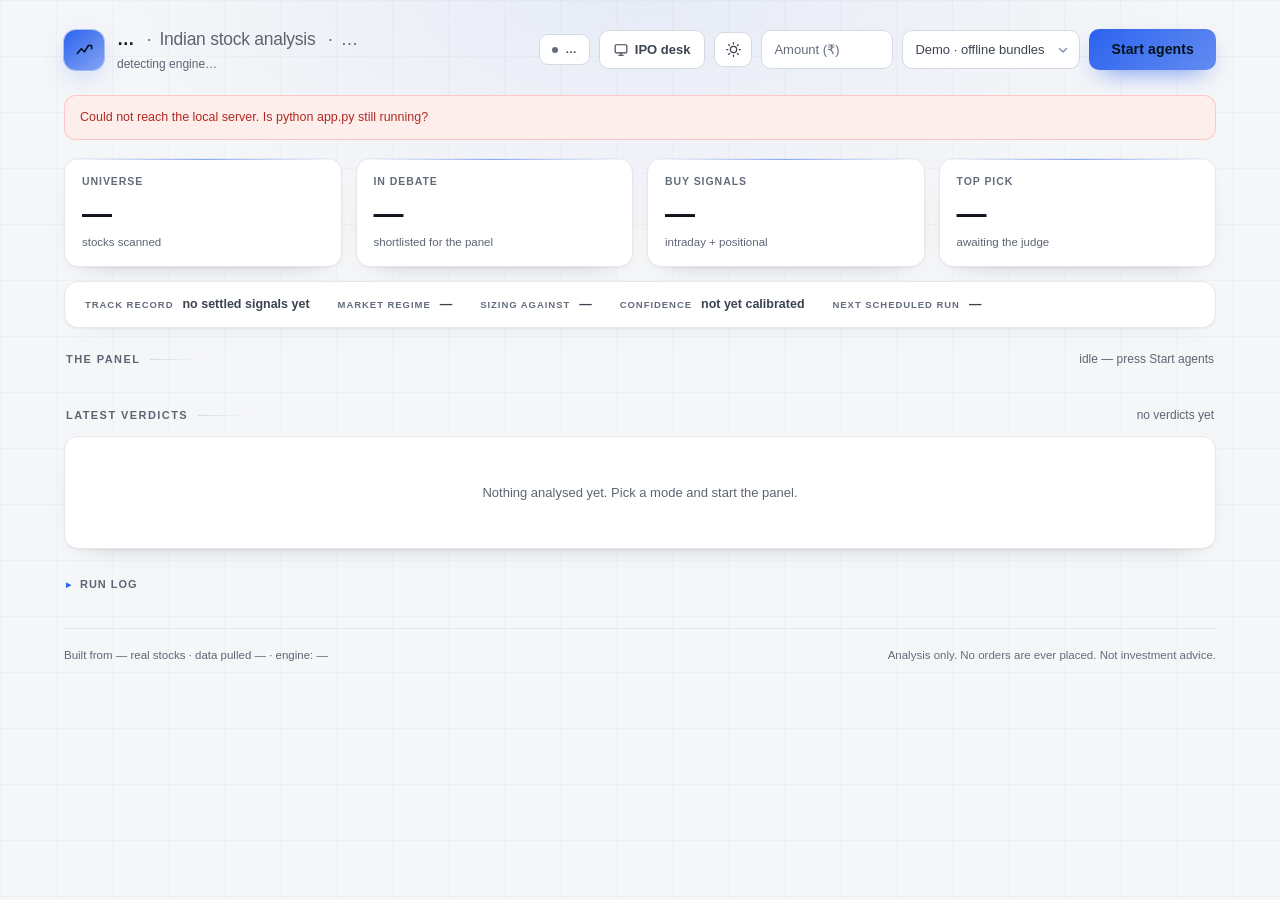
==== commit 632f664e: "Deployment prerequisites: keep .env out of the image, fix the Vercel headers Three things stood betw" ====
--- a/web/index.html
+++ b/web/index.html
@@ -720,7 +720,7 @@
 <script>
   /* Generated by build_web.py — the backend this build points at.
      Override per-visit with ?api=https://... */
-  window.__API_BASE__ = "https://example-backend.fly.dev";
+  window.__API_BASE__ = "";
 </script>
 </head>
 <body>
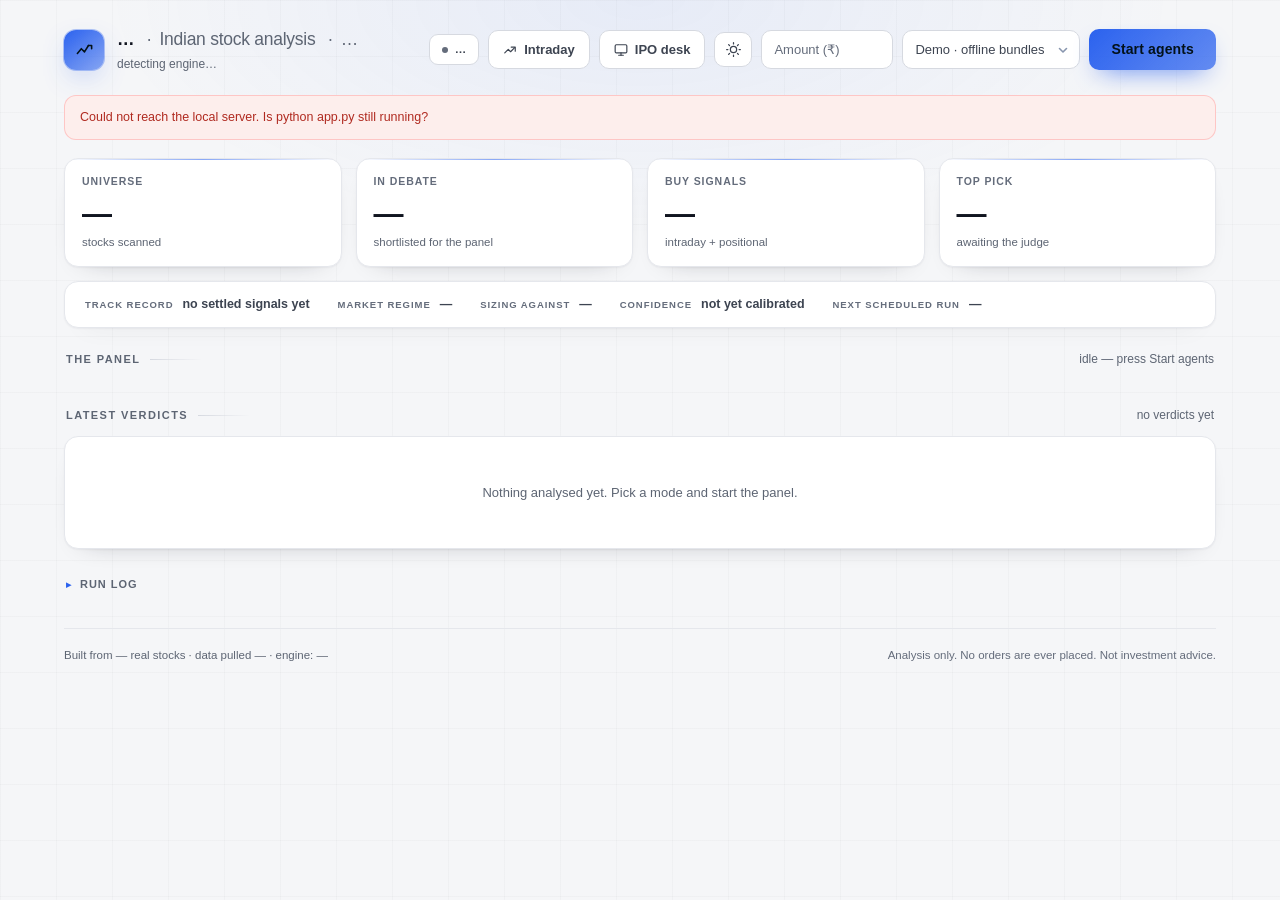
==== commit ef03206e: "Add the intraday desk: five named strategies, measured before they are shown The request was for int" ====
--- a/web/index.html
+++ b/web/index.html
@@ -745,6 +745,13 @@
     </div>
     <div class="controls">
       <span class="chip" id="phase"><span class="livedot"></span><span id="phasetext">…</span></span>
+      <a href="/intraday-desk" class="navlink" id="intradaylink" title="Open intraday desk">
+        <svg width="14" height="14" viewBox="0 0 24 24" fill="none" stroke="currentColor"
+             stroke-width="2" stroke-linecap="round" stroke-linejoin="round">
+          <path d="M3 17l6-6 4 4 7-7"/><path d="M14 7h7v7"/>
+        </svg>
+        Intraday
+      </a>
       <a href="/ipo-desk" class="navlink" id="ipolink" title="Open IPO desk">
         <svg width="14" height="14" viewBox="0 0 24 24" fill="none" stroke="currentColor"
              stroke-width="2" stroke-linecap="round" stroke-linejoin="round">
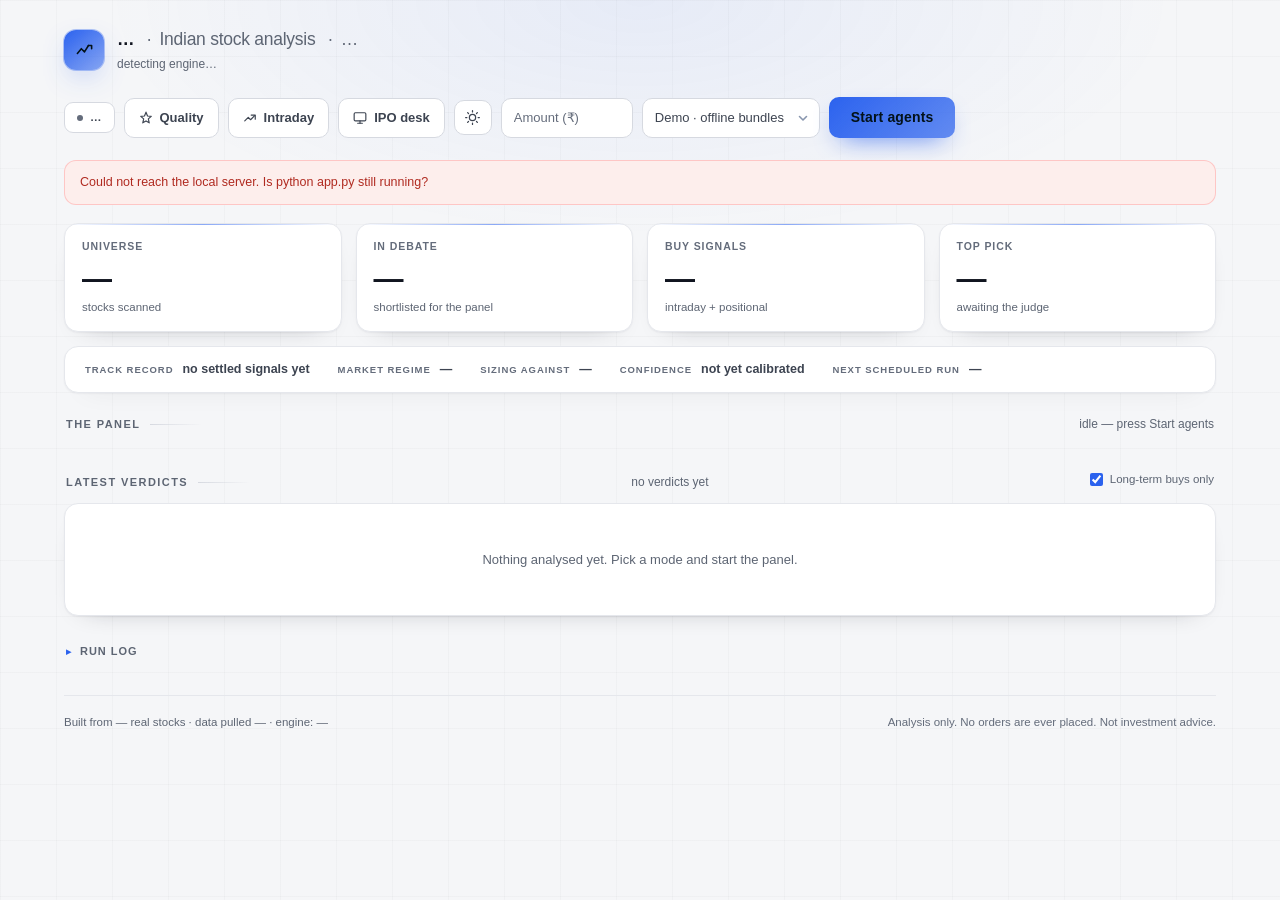
==== commit 28cfbff3: "Add the quality screen, show only long-term buys, open up the full exchange Three changes, one of wh" ====
--- a/web/index.html
+++ b/web/index.html
@@ -185,6 +185,13 @@
   .navlink:focus-visible{outline:2px solid var(--accent);outline-offset:2px;}
   .navlink svg{flex:none;}
 
+  .onlybuys{
+    display:inline-flex;align-items:center;gap:7px;cursor:pointer;
+    font-size:11.5px;color:var(--muted);user-select:none;white-space:nowrap;
+  }
+  .onlybuys input{accent-color:var(--accent);margin:0;cursor:pointer;}
+  .onlybuys:hover{color:var(--ink-2);}
+
   button.primary{
     position:relative;overflow:hidden;
     border:0;border-radius:10px;cursor:pointer;
@@ -745,6 +752,13 @@
     </div>
     <div class="controls">
       <span class="chip" id="phase"><span class="livedot"></span><span id="phasetext">…</span></span>
+      <a href="/quality-desk" class="navlink" id="qualitylink" title="Open quality screen">
+        <svg width="14" height="14" viewBox="0 0 24 24" fill="none" stroke="currentColor"
+             stroke-width="2" stroke-linecap="round" stroke-linejoin="round">
+          <path d="M12 2l2.6 6.6L21 9.2l-5 4.4 1.5 6.7L12 17l-5.5 3.3L8 13.6 3 9.2l6.4-.6z"/>
+        </svg>
+        Quality
+      </a>
       <a href="/intraday-desk" class="navlink" id="intradaylink" title="Open intraday desk">
         <svg width="14" height="14" viewBox="0 0 24 24" fill="none" stroke="currentColor"
              stroke-width="2" stroke-linecap="round" stroke-linejoin="round">
@@ -850,6 +864,10 @@
   <div class="sechead">
     <h2>Latest verdicts</h2>
     <span class="note" id="feednote">no verdicts yet</span>
+    <label class="onlybuys" title="Show only stocks the panel rated BUY for the multi-week horizon">
+      <input type="checkbox" id="buysonly" checked />
+      <span>Long-term buys only</span>
+    </label>
   </div>
   <div class="feed enter d4" id="feed">
     <div class="empty">Nothing analysed yet. Pick a mode and start the panel.</div>
@@ -900,10 +918,31 @@
 
   function api(path) { return API + path; }
 
+  var BUYS_ONLY = true;
+  try {
+    var saved = localStorage.getItem("dalal.buysonly");
+    if (saved !== null) { BUYS_ONLY = saved === "1"; }
+  } catch (e) { /* private mode */ }
+
+
+  (function () {
+    var box = document.getElementById("buysonly");
+    if (!box) { return; }
+    box.checked = BUYS_ONLY;
+    box.addEventListener("change", function () {
+      BUYS_ONLY = box.checked;
+      try { localStorage.setItem("dalal.buysonly", BUYS_ONLY ? "1" : "0"); }
+      catch (e) { /* private mode */ }
+      renderedVerdicts = -1;               // force a full repaint under the new filter
+      if (LAST_VERDICTS) { renderFeed(LAST_VERDICTS); }
+    });
+  })();
+
 
 
   var el = function (id) { return document.getElementById(id); };
   var CFG = null, agentNodes = {}, renderedVerdicts = 0, lastRunKey = "";
+  var LAST_VERDICTS = null;
 
   function text(node, value) {
     if (node && node.textContent !== String(value)) { node.textContent = value; }
@@ -1181,26 +1220,47 @@
     textFlash(node, str);
   }
 
+  /* The panel rates every stock it looks at, but most of the time the useful
+     answer is the short list it would actually buy. Filtering is a view, not
+     a change to the analysis: the AVOIDs and WATCHes are still there, still
+     stored, and one click away. */
+  function isLongBuy(v) {
+    var p = (v.tracks || {}).positional;
+    return !!(p && p.verdict === "BUY");
+  }
+
   function renderFeed(verdicts) {
     var feed = el("feed");
-    text(el("feednote"), verdicts.length
-      ? verdicts.length + " analysed · newest first"
+    LAST_VERDICTS = verdicts || LAST_VERDICTS;
+    var all = verdicts || [];
+    var shown = BUYS_ONLY ? all.filter(isLongBuy) : all;
+
+    text(el("feednote"), all.length
+      ? (BUYS_ONLY
+          ? shown.length + " long-term buy" + (shown.length === 1 ? "" : "s") +
+            " of " + all.length + " analysed"
+          : all.length + " analysed · newest first")
       : "no verdicts yet");
 
-    if (!verdicts.length) {
-      if (!feed.querySelector(".empty")) {
-        feed.innerHTML = '<div class="empty">Nothing analysed yet. Pick a mode and start the panel.</div>';
-      }
+    if (!all.length) {
+      feed.innerHTML = '<div class="empty">Nothing analysed yet. Pick a mode and start the panel.</div>';
+      renderedVerdicts = 0;
       return;
     }
-    if (verdicts.length === renderedVerdicts) { return; }
-
-    var empty = feed.querySelector(".empty");
-    if (empty) { feed.innerHTML = ""; }
-
-    /* newest verdicts arrive at the front of the array */
-    var fresh = verdicts.slice(0, verdicts.length - renderedVerdicts).reverse();
-    fresh.forEach(function (v) {
+    if (!shown.length) {
+      /* Saying so plainly beats an empty box. A screen that never returns
+         nothing is not screening, and in a risk-off regime BUYs are gated
+         deliberately rather than by accident. */
+      feed.innerHTML = '<div class="empty">None of the ' + all.length +
+        ' stocks analysed rated BUY for the multi-week horizon.<br>' +
+        'Untick “Long-term buys only” to see what the panel said about them.</div>';
+      renderedVerdicts = -1;
+      return;
+    }
+    if (shown.length === renderedVerdicts) { return; }
+
+    feed.innerHTML = "";
+    shown.slice().reverse().forEach(function (v) {
       var row = document.createElement("div");
       row.className = "row";
       var dir = typeof v.day_change_pct !== "number" ? "flat"
@@ -1229,7 +1289,7 @@
         '</div>';
       feed.insertBefore(row, feed.firstChild);
     });
-    renderedVerdicts = verdicts.length;
+    renderedVerdicts = shown.length;
   }
 
   function renderSectors(heat) {
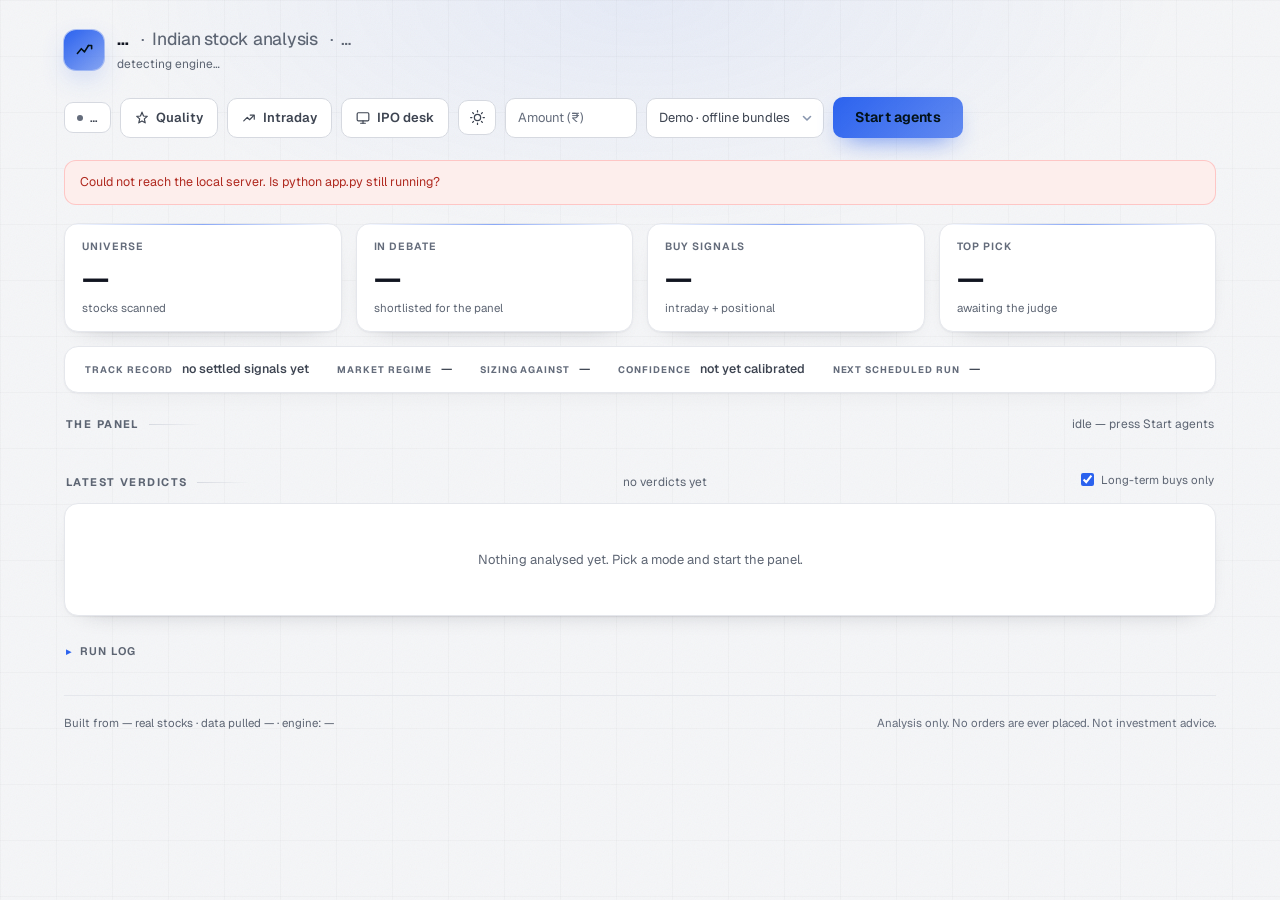
==== commit b00d0eb8: "Redesign pass: load the typeface we claimed, and fix what the audit found Applied the installed rede" ====
--- a/web/index.html
+++ b/web/index.html
@@ -3,6 +3,15 @@
 <head>
 <meta charset="utf-8" />
 <meta name="viewport" content="width=device-width, initial-scale=1" />
+<meta name="description" content="Dalal Desk — a research terminal for Indian equities. Eight agents screen the exchange, argue each pick, and report what they cannot verify." />
+<meta name="theme-color" content="#080b12" />
+<meta property="og:title" content="Dalal Desk" />
+<meta property="og:description" content="A research terminal for Indian equities. Analysis only — it never places an order." />
+<meta property="og:type" content="website" />
+<link rel="icon" href="data:image/svg+xml,%3Csvg xmlns=&quot;http://www.w3.org/2000/svg&quot; viewBox=&quot;0 0 32 32&quot;%3E%3Crect width=&quot;32&quot; height=&quot;32&quot; rx=&quot;7&quot; fill=&quot;%234cc9f0&quot;/%3E%3Cpath d=&quot;M7 21l5-6 4 3.5L25 10&quot; fill=&quot;none&quot; stroke=&quot;%2303121a&quot; stroke-width=&quot;2.6&quot; stroke-linecap=&quot;round&quot; stroke-linejoin=&quot;round&quot;/%3E%3C/svg%3E" />
+<link rel="preconnect" href="https://fonts.googleapis.com" />
+<link rel="preconnect" href="https://fonts.gstatic.com" crossorigin />
+<link rel="stylesheet" href="https://fonts.googleapis.com/css2?family=Geist:wght@400;500;600;700&display=swap" />
 <title>Agent desk · Indian stock analysis</title>
 <style>
   /* ======================================================================
@@ -34,7 +43,9 @@
     --red-soft:#2c1417;
     --unavailable-soft:#161b24;
     --grid:rgba(255,255,255,.022);
-    --shadow:0 1px 0 rgba(255,255,255,.03) inset, 0 18px 40px -28px rgba(0,0,0,.9);
+    --shadow:0 1px 0 rgba(255,255,255,.035) inset,
+             0 1px 2px rgba(4,8,16,.5),
+             0 18px 40px -26px rgba(6,12,26,.95);
     --radius:14px;
   }
 
@@ -78,7 +89,9 @@
   body{
     background-color:var(--bg);
     color:var(--ink);
-    font:15px/1.5 -apple-system, BlinkMacSystemFont, "Segoe UI", Inter, Roboto, Helvetica, Arial, sans-serif;
+    font:15px/1.5 Geist, -apple-system, BlinkMacSystemFont, "Segoe UI", Roboto, Helvetica, Arial, sans-serif;
+    font-variant-numeric:tabular-nums;
+    text-wrap:pretty;
     -webkit-font-smoothing:antialiased;
     -moz-osx-font-smoothing:grayscale;
     /* Deliberately NOT transitioned. Transitioning a property whose value
@@ -103,6 +116,16 @@
   }
   .wrap > *{position:relative;z-index:1;}
 
+  /* Grain, fixed and non-interactive. Flat vector surfaces read as sterile
+     and this is the smallest amount of texture that fixes it — but it sits
+     *behind* the content, not over it. Laid on top at 3.2% it dropped the
+     --faint token from 5.03:1 to 4.43:1, under the 4.5:1 floor DESIGN.md
+     treats as non-negotiable. Same rule as the gradients: never behind text. */
+  body::after{
+    content:"";position:fixed;inset:0;pointer-events:none;z-index:0;opacity:.05;
+    background-image:url("data:image/svg+xml,%3Csvg xmlns='http://www.w3.org/2000/svg' width='140' height='140'%3E%3Cfilter id='n'%3E%3CfeTurbulence type='fractalNoise' baseFrequency='.85' numOctaves='3'/%3E%3C/filter%3E%3Crect width='140' height='140' filter='url(%23n)'/%3E%3C/svg%3E");
+  }
+
   ::selection{background:rgba(var(--accent-glow),.28);}
 
   /* ---------------- entrance ---------------- */
@@ -152,7 +175,7 @@
     border:1px solid var(--border-strong);border-radius:10px;
     background:var(--card);color:var(--ink-2);
     padding:9px 12px;font:inherit;font-size:13px;
-    transition:border-color .18s ease, background .18s ease, color .18s ease;
+    transition:border-color .18s ease, background-color .18s ease, color .18s ease;
   }
   select{
     appearance:none;padding-right:30px;cursor:pointer;
@@ -168,6 +191,11 @@
 
   button.ghost{cursor:pointer;width:38px;padding:9px 0;display:grid;place-items:center;}
   button.ghost:hover{color:var(--accent);}
+  /* Pressed feedback. Without it a click has no physical acknowledgement and
+     the button feels like a picture of a button. */
+  button.ghost:active,.navlink:active{transform:translateY(1px);}
+  button.primary:active{transform:scale(.985);}
+  select:active,input[type=number]:active{transform:none;}
 
   /* A text+icon link out to another page. Deliberately its own class rather
      than reusing .ghost: every ghost rule above is qualified as button.ghost,
@@ -179,7 +207,7 @@
     background:var(--card);color:var(--ink-2);
     padding:9px 14px;font:inherit;font-size:13px;font-weight:600;
     text-decoration:none;
-    transition:border-color .18s ease, background .18s ease, color .18s ease;
+    transition:border-color .18s ease, background-color .18s ease, color .18s ease;
   }
   .navlink:hover{border-color:var(--accent);color:var(--accent);}
   .navlink:focus-visible{outline:2px solid var(--accent);outline-offset:2px;}
@@ -190,6 +218,15 @@
     font-size:11.5px;color:var(--muted);user-select:none;white-space:nowrap;
   }
   .onlybuys input{accent-color:var(--accent);margin:0;cursor:pointer;}
+
+  /* Visible only once focused, which is the only time it is useful. */
+  .skip{
+    position:absolute;left:-9999px;top:8px;z-index:10;
+    background:var(--card);color:var(--ink);border:1px solid var(--accent);
+    border-radius:9px;padding:10px 16px;font-size:13px;font-weight:600;
+    text-decoration:none;
+  }
+  .skip:focus{left:16px;}
   .onlybuys:hover{color:var(--ink-2);}
 
   button.primary{
@@ -267,7 +304,7 @@
   }
   .stripitem{
     display:flex;align-items:baseline;gap:9px;min-width:0;
-    padding:9px 14px;border-radius:9px;transition:background .2s ease;
+    padding:9px 14px;border-radius:9px;transition:background-color .2s ease;
   }
   .stripitem:hover{background:var(--card-high);}
   .stripitem .k{
@@ -321,7 +358,7 @@
   .agent .icon{
     width:32px;height:32px;border-radius:9px;flex:none;display:grid;place-items:center;
     background:var(--card-high);color:var(--muted);
-    transition:background .3s ease,color .3s ease,transform .3s cubic-bezier(.2,.7,.3,1);
+    transition:background-color .3s ease,color .3s ease,transform .3s cubic-bezier(.2,.7,.3,1);
   }
   .agent.working .icon{
     background:var(--accent-soft);color:var(--accent);transform:scale(1.06);
@@ -381,7 +418,7 @@
   .row{
     padding:15px 18px;border-top:1px solid var(--border);
     animation:slidein .45s cubic-bezier(.2,.7,.3,1) both;
-    transition:background .2s ease;
+    transition:background-color .2s ease;
   }
   .row:first-child{border-top:0;}
   .row:hover{background:var(--card-low);}
@@ -485,7 +522,7 @@
   .trow{
     display:grid;gap:14px;align-items:center;padding:11px 18px;
     border-top:1px solid var(--border);font-size:12.5px;
-    transition:background .2s ease;
+    transition:background-color .2s ease;
   }
   .trow:not(.head):hover{background:var(--card-low);}
   .trow:first-child{border-top:0;}
@@ -509,7 +546,7 @@
   .ipo{
     padding:14px 18px;border-top:1px solid var(--border);
     animation:slidein .45s cubic-bezier(.2,.7,.3,1) both;
-    transition:background .2s ease;
+    transition:background-color .2s ease;
   }
   .ipo:first-child{border-top:0;}
   .ipo:hover{background:var(--card-low);}
@@ -711,8 +748,9 @@
   }
 </style>
 <script>
-  /* Applied before first paint: reading the saved theme after render would
-     show a flash of the wrong one. */
+  /* Applied before first paint, so the page never flashes the wrong theme.
+     This has to stay inline in <head>: an external file would be fetched
+     after the first paint and the flash is exactly what it prevents. */
   (function () {
     try {
       var t = localStorage.getItem("dalal.theme");
@@ -731,6 +769,7 @@
 </script>
 </head>
 <body>
+<a class="skip" href="#board">Skip to the board</a>
 <div class="wrap">
 
   <header>
@@ -750,7 +789,7 @@
         <p id="engineline">detecting engine…</p>
       </div>
     </div>
-    <div class="controls">
+    <nav class="controls" aria-label="Desks and controls">
       <span class="chip" id="phase"><span class="livedot"></span><span id="phasetext">…</span></span>
       <a href="/quality-desk" class="navlink" id="qualitylink" title="Open quality screen">
         <svg width="14" height="14" viewBox="0 0 24 24" fill="none" stroke="currentColor"
@@ -790,11 +829,12 @@
         <span id="startspin" class="spinner" style="display:none"></span>
         <span id="startlabel">Start agents</span>
       </button>
-    </div>
+    </nav>
   </header>
 
   <div class="banner" id="banner"></div>
 
+  <main id="board">
   <div class="kpis enter d1">
     <div class="kpi">
       <div class="label">Universe</div>
@@ -861,6 +901,7 @@
   </div>
   <div class="feed" id="sectfeed" style="display:none;margin-bottom:30px"></div>
 
+  <section aria-label="Latest verdicts">
   <div class="sechead">
     <h2>Latest verdicts</h2>
     <span class="note" id="feednote">no verdicts yet</span>
@@ -873,10 +914,14 @@
     <div class="empty">Nothing analysed yet. Pick a mode and start the panel.</div>
   </div>
 
+  </section>
+
   <details class="log">
     <summary>Run log</summary>
     <div class="logbox" id="log">—</div>
   </details>
+
+  </main>
 
   <footer>
     <span id="foot-left">Built from — real stocks · data pulled — · engine: —</span>
@@ -884,6 +929,83 @@
   </footer>
 </div>
 
+<script>
+/* ===========================================================================
+   shared_desk.js — the plumbing every page needs, defined once.
+
+   Theme handling and backend resolution were copied into all four pages and
+   had already drifted apart: same intent, four slightly different versions.
+   This is the single copy. page_render.py inlines it, so the pages stay
+   self-contained single files with no extra request and no flash of the
+   wrong theme on load.
+
+   Provides, as globals: el, text, esc, API, api(), and an auto-wired theme
+   toggle for any page carrying #theme.
+   =========================================================================== */
+
+function el(id) { return document.getElementById(id); }
+
+function text(node, value) {
+  if (node && node.textContent !== String(value)) { node.textContent = value; }
+}
+
+function esc(value) {
+  return String(value === null || value === undefined ? "" : value)
+    .replace(/&/g, "&amp;").replace(/</g, "&lt;").replace(/>/g, "&gt;")
+    .replace(/"/g, "&quot;");
+}
+
+/* Where the backend lives. `?api=` wins and is remembered, so one deployed
+   frontend can be pointed at a local backend while developing; otherwise the
+   value build_web.py baked in is used. */
+var API = (function () {
+  function clean(u) { return u ? String(u).trim().replace(/\/+$/, "") : ""; }
+  try {
+    var fromUrl = clean(new URLSearchParams(location.search).get("api"));
+    if (fromUrl) { localStorage.setItem("dalal.api", fromUrl); return fromUrl; }
+    var saved = clean(localStorage.getItem("dalal.api"));
+    if (saved) { return saved; }
+  } catch (e) { /* private mode: fall through to the baked default */ }
+  return clean(window.__API_BASE__);
+})();
+
+function api(path) { return API + path; }
+
+/* The toggle. The theme itself is applied before first paint by the snippet
+   in <head>; this only handles switching it afterwards. */
+(function () {
+  var SUN = "M12 17a5 5 0 100-10 5 5 0 000 10zM12 1v2M12 21v2M4.2 4.2l1.4 1.4"
+          + "M18.4 18.4l1.4 1.4M1 12h2M21 12h2M4.2 19.8l1.4-1.4M18.4 5.6l1.4-1.4";
+  var MOON = "M21 12.8A9 9 0 1 1 11.2 3a7 7 0 0 0 9.8 9.8z";
+
+  function paint() {
+    var icon = el("themeicon");
+    if (icon) {
+      icon.setAttribute("d",
+        document.documentElement.getAttribute("data-theme") !== "light" ? MOON : SUN);
+    }
+  }
+
+  function wire() {
+    var btn = el("theme");
+    paint();
+    if (!btn) { return; }
+    btn.addEventListener("click", function () {
+      var next = document.documentElement.getAttribute("data-theme") === "light"
+        ? "dark" : "light";
+      document.documentElement.setAttribute("data-theme", next);
+      try { localStorage.setItem("dalal.theme", next); } catch (e) { /* private mode */ }
+      paint();
+    });
+  }
+
+  if (document.readyState === "loading") {
+    document.addEventListener("DOMContentLoaded", wire);
+  } else {
+    wire();
+  }
+})();
+</script>
 <script>
 (function () {
   "use strict";
@@ -905,18 +1027,6 @@
      query parameter, a value saved in localStorage from a previous visit, or
      window.__API_BASE__ baked in at deploy time. The chosen value is
      remembered so the parameter only has to be passed once. */
-  var API = (function () {
-    function clean(u) { return u ? String(u).trim().replace(/\/+$/, "") : ""; }
-    try {
-      var q = clean(new URLSearchParams(location.search).get("api"));
-      if (q) { localStorage.setItem("dalal.api", q); return q; }
-      var saved = clean(localStorage.getItem("dalal.api"));
-      if (saved) { return saved; }
-    } catch (e) { /* private mode: fall through to the baked-in default */ }
-    return clean(window.__API_BASE__);
-  })();
-
-  function api(path) { return API + path; }
 
   var BUYS_ONLY = true;
   try {
@@ -940,13 +1050,9 @@
 
 
 
-  var el = function (id) { return document.getElementById(id); };
   var CFG = null, agentNodes = {}, renderedVerdicts = 0, lastRunKey = "";
   var LAST_VERDICTS = null;
 
-  function text(node, value) {
-    if (node && node.textContent !== String(value)) { node.textContent = value; }
-  }
 
   /* Same as text(), but marks a genuine change so the eye catches the delta.
      Only used on values that actually move during a run — flashing something
@@ -965,32 +1071,6 @@
   }
 
   /* ---------------- theme ---------------- */
-  (function () {
-    var btn = el("theme"), icon = el("themeicon");
-    var SUN = "M12 17a5 5 0 100-10 5 5 0 000 10zM12 1v2M12 21v2M4.2 4.2l1.4 1.4"
-            + "M18.4 18.4l1.4 1.4M1 12h2M21 12h2M4.2 19.8l1.4-1.4M18.4 5.6l1.4-1.4";
-    var MOON = "M21 12.8A9 9 0 1 1 11.2 3a7 7 0 0 0 9.8 9.8z";
-
-    function paint() {
-      var dark = document.documentElement.getAttribute("data-theme") !== "light";
-      if (icon) { icon.setAttribute("d", dark ? MOON : SUN); }
-    }
-    paint();
-    if (btn) {
-      btn.addEventListener("click", function () {
-        var next = document.documentElement.getAttribute("data-theme") === "light"
-          ? "dark" : "light";
-        document.documentElement.setAttribute("data-theme", next);
-        try { localStorage.setItem("dalal.theme", next); } catch (e) { /* private mode */ }
-        paint();
-      });
-    }
-  })();
-  function esc(value) {
-    return String(value === null || value === undefined ? "" : value)
-      .replace(/&/g, "&amp;").replace(/</g, "&lt;").replace(/>/g, "&gt;")
-      .replace(/"/g, "&quot;");
-  }
   function money(value) {
     if (typeof value !== "number") { return "—"; }
     return "₹" + value.toLocaleString("en-IN", { minimumFractionDigits: 2, maximumFractionDigits: 2 });
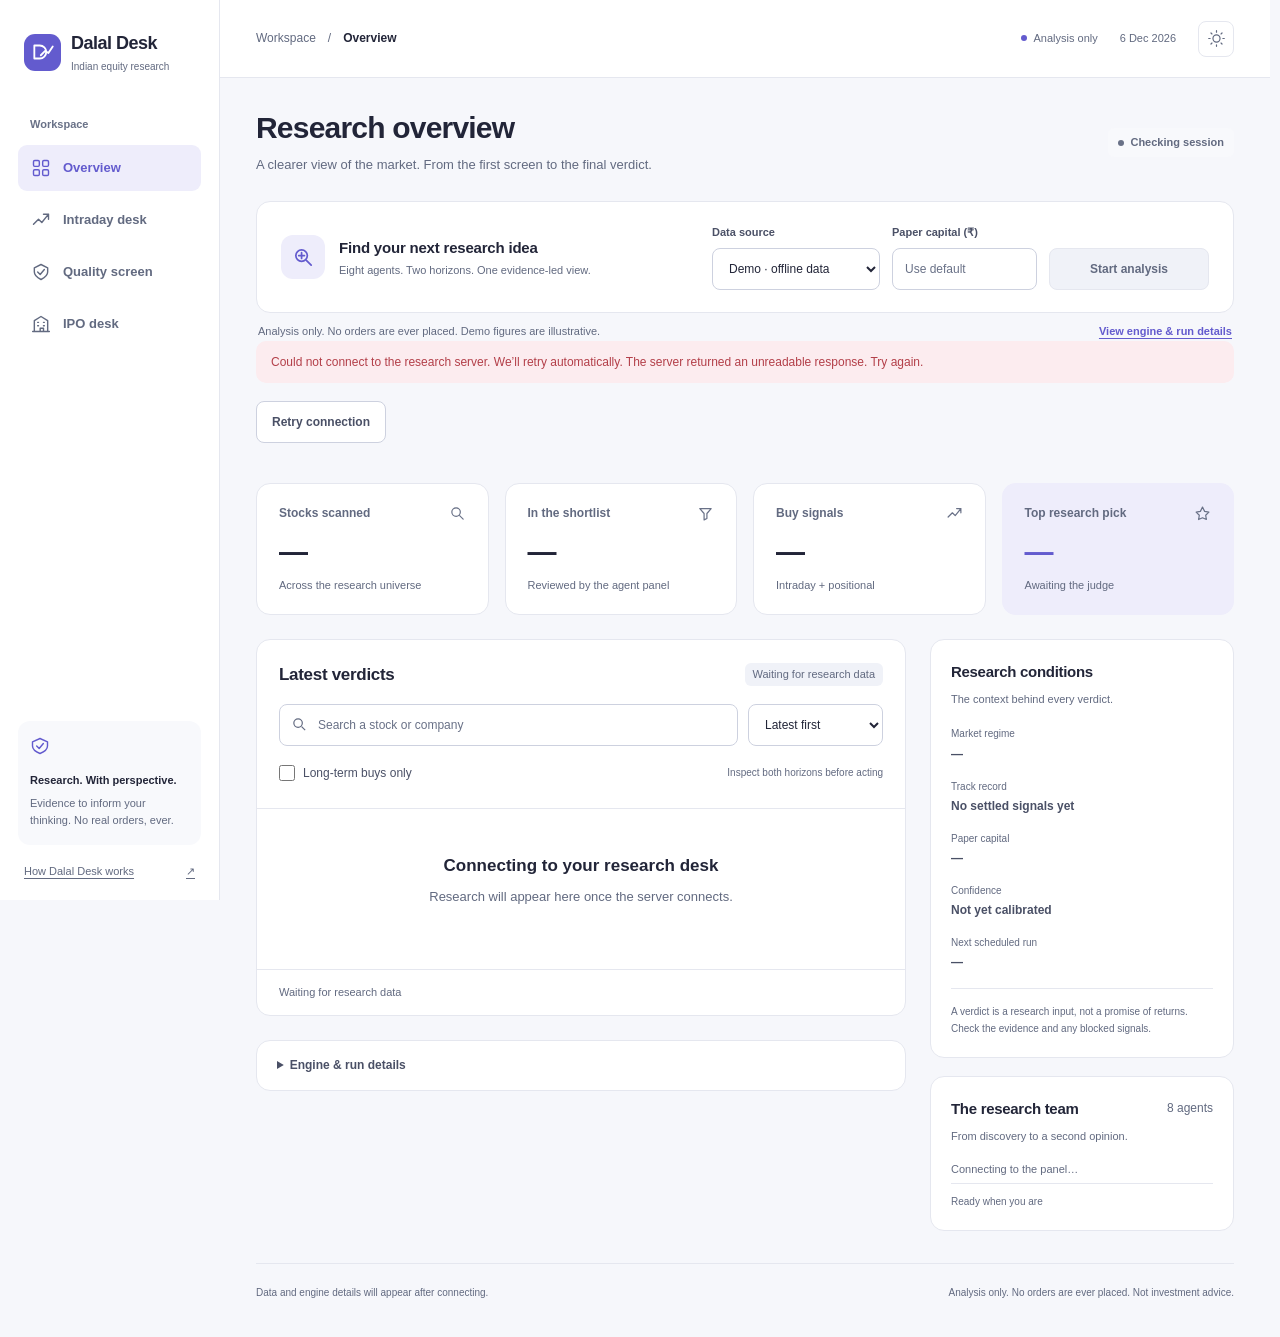
==== commit 88d7eec9: "Redesign Dalal Desk research workspace and improve UI resilience" ====
--- a/web/index.html
+++ b/web/index.html
@@ -1,752 +1,10 @@
-<!doctype html>
+<!DOCTYPE html>
 <html lang="en">
 <head>
-<meta charset="utf-8" />
-<meta name="viewport" content="width=device-width, initial-scale=1" />
-<meta name="description" content="Dalal Desk — a research terminal for Indian equities. Eight agents screen the exchange, argue each pick, and report what they cannot verify." />
-<meta name="theme-color" content="#080b12" />
-<meta property="og:title" content="Dalal Desk" />
-<meta property="og:description" content="A research terminal for Indian equities. Analysis only — it never places an order." />
-<meta property="og:type" content="website" />
-<link rel="icon" href="data:image/svg+xml,%3Csvg xmlns=&quot;http://www.w3.org/2000/svg&quot; viewBox=&quot;0 0 32 32&quot;%3E%3Crect width=&quot;32&quot; height=&quot;32&quot; rx=&quot;7&quot; fill=&quot;%234cc9f0&quot;/%3E%3Cpath d=&quot;M7 21l5-6 4 3.5L25 10&quot; fill=&quot;none&quot; stroke=&quot;%2303121a&quot; stroke-width=&quot;2.6&quot; stroke-linecap=&quot;round&quot; stroke-linejoin=&quot;round&quot;/%3E%3C/svg%3E" />
-<link rel="preconnect" href="https://fonts.googleapis.com" />
-<link rel="preconnect" href="https://fonts.gstatic.com" crossorigin />
-<link rel="stylesheet" href="https://fonts.googleapis.com/css2?family=Geist:wght@400;500;600;700&display=swap" />
-<title>Agent desk · Indian stock analysis</title>
-<style>
-  /* ======================================================================
-     Dalal Desk — tokens generated from DESIGN.md.
-     Dark is the default: this is a terminal read for hours, and every token
-     below is contrast-audited against all three surface tiers.
-     ====================================================================== */
-  :root,
-  [data-theme="dark"]{
-    --bg:#080b12;
-    --bg-elev:#0a0e16;
-    --card:#0e1219;            /* 16.13:1 for --ink */
-    --card-low:#0b0f16;
-    --card-high:#141924;
-    --border:#1b2130;
-    --border-strong:#28303f;
-    --ink:#e9eef8;             /* 16.13:1 */
-    --ink-2:#aab6cc;           /*  9.18:1 */
-    --muted:#8896ae;           /*  6.27:1 */
-    --faint:#78859c;           /*  5.03:1 — labels only */
-    --accent:#4cc9f0;          /*  9.76:1 */
-    --accent-soft:#0c2230;
-    --accent-glow:76,201,240;
-    --green:#3ddc97;           /* 10.62:1 */
-    --green-soft:#0d2a1f;
-    --amber:#f5b544;           /* 10.34:1 */
-    --amber-soft:#2b2110;
-    --red:#ff6b6b;             /*  6.76:1 */
-    --red-soft:#2c1417;
-    --unavailable-soft:#161b24;
-    --grid:rgba(255,255,255,.022);
-    --shadow:0 1px 0 rgba(255,255,255,.035) inset,
-             0 1px 2px rgba(4,8,16,.5),
-             0 18px 40px -26px rgba(6,12,26,.95);
-    --radius:14px;
-  }
-
-  [data-theme="light"]{
-    --bg:#f5f6f8;
-    --bg-elev:#ffffff;
-    --card:#ffffff;
-    --card-low:#fcfcfd;
-    --card-high:#fafbfc;
-    --border:#e5e7ec;
-    --border-strong:#d6d9e0;
-    --ink:#111520;
-    --ink-2:#3d4451;
-    --muted:#5d6573;
-    --faint:#646c7b;
-    --accent:#2b62ee;
-    --accent-soft:#eef3ff;
-    --accent-glow:43,98,238;
-    --green:#0f7a4d;
-    --green-soft:#e9f6ef;
-    --amber:#94620a;
-    --amber-soft:#fdf3e0;
-    --red:#b02a20;
-    --red-soft:#fdeeec;
-    --unavailable-soft:#f0f1f4;
-    --grid:rgba(17,21,32,.025);
-    --shadow:0 1px 2px rgba(17,21,32,.05), 0 10px 28px -22px rgba(17,21,32,.45);
-  }
-
-  /* Motion is opt-out at the OS level. Everything below animates state, not
-     decoration, so disabling it costs nothing but the polish. */
-  @media (prefers-reduced-motion: reduce){
-    *,*::before,*::after{
-      animation-duration:.001ms !important;animation-iteration-count:1 !important;
-      transition-duration:.001ms !important;scroll-behavior:auto !important;
-    }
-  }
-
-  *{box-sizing:border-box;}
-  html,body{margin:0;padding:0;}
-  body{
-    background-color:var(--bg);
-    color:var(--ink);
-    font:15px/1.5 Geist, -apple-system, BlinkMacSystemFont, "Segoe UI", Roboto, Helvetica, Arial, sans-serif;
-    font-variant-numeric:tabular-nums;
-    text-wrap:pretty;
-    -webkit-font-smoothing:antialiased;
-    -moz-osx-font-smoothing:grayscale;
-    /* Deliberately NOT transitioned. Transitioning a property whose value
-       comes from a custom property that just changed leaves the computed
-       value stuck at the old one — the page stayed dark while every other
-       token flipped to light. A theme switch should be instant regardless;
-       a 400ms fade of the whole background only reads as lag. */
-    /* a faint engineering grid: structure without decoration */
-    background-image:
-      linear-gradient(var(--grid) 1px, transparent 1px),
-      linear-gradient(90deg, var(--grid) 1px, transparent 1px);
-    background-size:56px 56px, 56px 56px;
-  }
-  .wrap{max-width:1200px;margin:0 auto;padding:26px 24px 72px;position:relative;}
-
-  /* a single wash of accent behind the fold, fixed so it never scrolls */
-  body::before{
-    content:"";position:fixed;inset:0 0 auto 0;height:340px;pointer-events:none;
-    background:radial-gradient(60% 100% at 50% 0%,
-      rgba(var(--accent-glow),.07), transparent 70%);
-    z-index:0;
-  }
-  .wrap > *{position:relative;z-index:1;}
-
-  /* Grain, fixed and non-interactive. Flat vector surfaces read as sterile
-     and this is the smallest amount of texture that fixes it — but it sits
-     *behind* the content, not over it. Laid on top at 3.2% it dropped the
-     --faint token from 5.03:1 to 4.43:1, under the 4.5:1 floor DESIGN.md
-     treats as non-negotiable. Same rule as the gradients: never behind text. */
-  body::after{
-    content:"";position:fixed;inset:0;pointer-events:none;z-index:0;opacity:.05;
-    background-image:url("data:image/svg+xml,%3Csvg xmlns='http://www.w3.org/2000/svg' width='140' height='140'%3E%3Cfilter id='n'%3E%3CfeTurbulence type='fractalNoise' baseFrequency='.85' numOctaves='3'/%3E%3C/filter%3E%3Crect width='140' height='140' filter='url(%23n)'/%3E%3C/svg%3E");
-  }
-
-  ::selection{background:rgba(var(--accent-glow),.28);}
-
-  /* ---------------- entrance ---------------- */
-  /* Sections arrive in reading order. One pass on load, never on re-render. */
-  @keyframes rise{from{opacity:0;transform:translateY(10px);}to{opacity:1;transform:none;}}
-  .enter{animation:rise .5s cubic-bezier(.2,.7,.3,1) both;}
-  .d1{animation-delay:.04s;} .d2{animation-delay:.09s;} .d3{animation-delay:.14s;}
-  .d4{animation-delay:.19s;} .d5{animation-delay:.24s;}
-
-  /* ---------------- header ---------------- */
-  header{
-    display:flex;align-items:center;justify-content:space-between;gap:24px;
-    flex-wrap:wrap;margin-bottom:22px;
-  }
-  .brandline{display:flex;align-items:center;gap:13px;min-width:0;}
-  .mark{
-    width:40px;height:40px;border-radius:12px;flex:none;
-    background:linear-gradient(140deg, var(--accent), rgba(var(--accent-glow),.55));
-    color:#03121a;display:grid;place-items:center;
-    box-shadow:0 0 0 1px rgba(var(--accent-glow),.35),
-               0 10px 30px -12px rgba(var(--accent-glow),.8);
-    position:relative;overflow:hidden;
-  }
-  .mark svg{position:relative;z-index:1;}
-  .mark::after{
-    content:"";position:absolute;inset:0;
-    background:linear-gradient(115deg,transparent 40%,rgba(255,255,255,.5) 50%,transparent 60%);
-    transform:translateX(-120%);animation:sheen 6s ease-in-out infinite;
-  }
-  @keyframes sheen{0%,72%{transform:translateX(-120%);}88%,100%{transform:translateX(120%);}}
-
-  .brandtext{min-width:0;}
-  .brandtext h1{
-    margin:0;font-size:17.5px;font-weight:650;letter-spacing:-.015em;
-    white-space:nowrap;overflow:hidden;text-overflow:ellipsis;
-  }
-  .brandtext h1 .sep{color:var(--faint);font-weight:400;margin:0 8px;}
-  .brandtext h1 .light{color:var(--muted);font-weight:450;}
-  .brandtext p{
-    margin:3px 0 0;font-size:12px;color:var(--muted);
-    white-space:nowrap;overflow:hidden;text-overflow:ellipsis;max-width:62ch;
-  }
-
-  .controls{display:flex;align-items:center;gap:9px;}
-
-  select,input[type=number],button.ghost{
-    border:1px solid var(--border-strong);border-radius:10px;
-    background:var(--card);color:var(--ink-2);
-    padding:9px 12px;font:inherit;font-size:13px;
-    transition:border-color .18s ease, background-color .18s ease, color .18s ease;
-  }
-  select{
-    appearance:none;padding-right:30px;cursor:pointer;
-    background-image:url("data:image/svg+xml;utf8,<svg xmlns='http://www.w3.org/2000/svg' width='12' height='12' viewBox='0 0 12 12'><path d='M2.5 4.5L6 8l3.5-3.5' fill='none' stroke='%238896ae' stroke-width='1.6' stroke-linecap='round' stroke-linejoin='round'/></svg>");
-    background-repeat:no-repeat;background-position:right 10px center;
-  }
-  input[type=number]{width:132px;font-variant-numeric:tabular-nums;}
-  input[type=number]::placeholder{color:var(--faint);}
-  select:hover,input[type=number]:hover,button.ghost:hover{border-color:var(--accent);}
-  select:focus-visible,button:focus-visible,input:focus-visible{
-    outline:2px solid var(--accent);outline-offset:2px;
-  }
-
-  button.ghost{cursor:pointer;width:38px;padding:9px 0;display:grid;place-items:center;}
-  button.ghost:hover{color:var(--accent);}
-  /* Pressed feedback. Without it a click has no physical acknowledgement and
-     the button feels like a picture of a button. */
-  button.ghost:active,.navlink:active{transform:translateY(1px);}
-  button.primary:active{transform:scale(.985);}
-  select:active,input[type=number]:active{transform:none;}
-
-  /* A text+icon link out to another page. Deliberately its own class rather
-     than reusing .ghost: every ghost rule above is qualified as button.ghost,
-     so an <a> matches none of them and falls back to the UA link blue —
-     2.09:1 on this background, and 1.79:1 once visited. */
-  .navlink{
-    display:inline-flex;align-items:center;gap:7px;white-space:nowrap;
-    border:1px solid var(--border-strong);border-radius:10px;
-    background:var(--card);color:var(--ink-2);
-    padding:9px 14px;font:inherit;font-size:13px;font-weight:600;
-    text-decoration:none;
-    transition:border-color .18s ease, background-color .18s ease, color .18s ease;
-  }
-  .navlink:hover{border-color:var(--accent);color:var(--accent);}
-  .navlink:focus-visible{outline:2px solid var(--accent);outline-offset:2px;}
-  .navlink svg{flex:none;}
-
-  .onlybuys{
-    display:inline-flex;align-items:center;gap:7px;cursor:pointer;
-    font-size:11.5px;color:var(--muted);user-select:none;white-space:nowrap;
-  }
-  .onlybuys input{accent-color:var(--accent);margin:0;cursor:pointer;}
-
-  /* Visible only once focused, which is the only time it is useful. */
-  .skip{
-    position:absolute;left:-9999px;top:8px;z-index:10;
-    background:var(--card);color:var(--ink);border:1px solid var(--accent);
-    border-radius:9px;padding:10px 16px;font-size:13px;font-weight:600;
-    text-decoration:none;
-  }
-  .skip:focus{left:16px;}
-  .onlybuys:hover{color:var(--ink-2);}
-
-  button.primary{
-    position:relative;overflow:hidden;
-    border:0;border-radius:10px;cursor:pointer;
-    background:linear-gradient(135deg,var(--accent),rgba(var(--accent-glow),.72));
-    color:#03121a;padding:10px 22px;font:inherit;font-size:14px;font-weight:650;
-    letter-spacing:.01em;
-    box-shadow:0 10px 26px -12px rgba(var(--accent-glow),.95);
-    transition:transform .12s cubic-bezier(.2,.7,.3,1), box-shadow .2s ease, filter .2s ease;
-    display:flex;align-items:center;gap:9px;
-  }
-  button.primary:hover:not(:disabled){
-    transform:translateY(-1px);filter:brightness(1.08);
-    box-shadow:0 14px 32px -12px rgba(var(--accent-glow),1);
-  }
-  button.primary:active:not(:disabled){transform:translateY(1px);}
-  button.primary:disabled{
-    background:var(--card-high);color:var(--faint);box-shadow:none;cursor:not-allowed;
-  }
-  /* light sweeps across the button only while a run is in flight */
-  button.primary:disabled::after{
-    content:"";position:absolute;inset:0;
-    background:linear-gradient(100deg,transparent 35%,rgba(var(--accent-glow),.16) 50%,transparent 65%);
-    transform:translateX(-100%);animation:sweep 1.6s linear infinite;
-  }
-  @keyframes sweep{to{transform:translateX(100%);}}
-
-  .spinner{
-    width:13px;height:13px;border-radius:50%;flex:none;
-    border:2px solid rgba(0,0,0,.18);border-top-color:currentColor;
-    animation:spin .7s linear infinite;
-  }
-  @keyframes spin{to{transform:rotate(360deg);}}
-
-  /* ---------------- kpis ---------------- */
-  .kpis{display:grid;grid-template-columns:repeat(4,1fr);gap:14px;margin-bottom:14px;}
-  .kpi{
-    position:relative;overflow:hidden;
-    background:var(--card);border:1px solid var(--border);border-radius:var(--radius);
-    padding:15px 17px;box-shadow:var(--shadow);
-    transition:border-color .25s ease, transform .25s cubic-bezier(.2,.7,.3,1);
-  }
-  .kpi:hover{transform:translateY(-2px);border-color:var(--border-strong);}
-  /* a hairline of accent that draws itself in on load */
-  .kpi::before{
-    content:"";position:absolute;top:0;left:0;height:1px;width:100%;
-    background:linear-gradient(90deg,transparent,rgba(var(--accent-glow),.55),transparent);
-    transform:scaleX(0);transform-origin:left;
-    animation:draw .9s cubic-bezier(.2,.7,.3,1) forwards;
-  }
-  @keyframes draw{to{transform:scaleX(1);}}
-  .kpi .label{
-    font-size:10.5px;letter-spacing:.09em;text-transform:uppercase;
-    color:var(--faint);font-weight:650;
-  }
-  .kpi .value{
-    font-size:30px;font-weight:640;letter-spacing:-.025em;margin-top:7px;line-height:1.1;
-    font-variant-numeric:tabular-nums;
-  }
-  .kpi .value small{font-size:14px;font-weight:550;color:var(--muted);margin-left:5px;letter-spacing:0;}
-  .kpi .sub{font-size:11.5px;color:var(--muted);margin-top:4px;}
-  /* a value that just changed briefly lifts — the eye catches the delta */
-  .flash{animation:flash .7s ease;}
-  @keyframes flash{
-    0%{color:var(--accent);text-shadow:0 0 18px rgba(var(--accent-glow),.55);}
-    100%{color:inherit;text-shadow:none;}
-  }
-
-  /* ---------------- status strip ---------------- */
-  .strip{
-    display:flex;gap:0;flex-wrap:wrap;margin:0 0 22px;
-    background:var(--card);border:1px solid var(--border);border-radius:var(--radius);
-    padding:4px 6px;box-shadow:var(--shadow);
-  }
-  .stripitem{
-    display:flex;align-items:baseline;gap:9px;min-width:0;
-    padding:9px 14px;border-radius:9px;transition:background-color .2s ease;
-  }
-  .stripitem:hover{background:var(--card-high);}
-  .stripitem .k{
-    font-size:9.5px;letter-spacing:.1em;text-transform:uppercase;
-    color:var(--faint);font-weight:700;white-space:nowrap;
-  }
-  .stripitem .v{font-size:12.5px;color:var(--ink-2);font-weight:550;}
-  .stripitem .v.none{color:var(--faint);font-weight:450;}
-
-  /* ---------------- section headings ---------------- */
-  .sechead{
-    display:flex;align-items:baseline;justify-content:space-between;
-    margin:0 2px 12px;gap:16px;
-  }
-  .sechead h2{
-    margin:0;font-size:11px;font-weight:700;letter-spacing:.13em;
-    text-transform:uppercase;color:var(--muted);
-    display:flex;align-items:center;gap:10px;
-  }
-  .sechead h2::after{
-    content:"";height:1px;width:52px;
-    background:linear-gradient(90deg,var(--border-strong),transparent);
-  }
-  .sechead .note{font-size:12px;color:var(--muted);}
-
-  /* ---------------- agents ---------------- */
-  .agents{display:grid;grid-template-columns:repeat(4,1fr);gap:14px;margin-bottom:26px;}
-  .agent{
-    position:relative;overflow:hidden;
-    background:var(--card);border:1px solid var(--border);border-radius:var(--radius);
-    padding:15px 16px 13px;box-shadow:var(--shadow);
-    transition:border-color .3s ease, transform .3s cubic-bezier(.2,.7,.3,1),
-               box-shadow .3s ease;
-  }
-  .agent:hover{transform:translateY(-2px);}
-  .agent.working{
-    border-color:rgba(var(--accent-glow),.5);
-    box-shadow:var(--shadow), 0 0 0 1px rgba(var(--accent-glow),.18),
-               0 0 34px -16px rgba(var(--accent-glow),.9);
-  }
-  /* a scan line crosses a working agent, and only a working agent */
-  .agent.working::after{
-    content:"";position:absolute;left:0;right:0;top:0;height:1px;
-    background:linear-gradient(90deg,transparent,var(--accent),transparent);
-    animation:scan 2.1s cubic-bezier(.4,0,.6,1) infinite;
-  }
-  @keyframes scan{0%{top:0;opacity:0;}12%{opacity:1;}88%{opacity:1;}100%{top:100%;opacity:0;}}
-  .agent.done{border-color:rgba(61,220,151,.28);}
-
-  .agent .top{display:flex;align-items:center;gap:10px;}
-  .agent .icon{
-    width:32px;height:32px;border-radius:9px;flex:none;display:grid;place-items:center;
-    background:var(--card-high);color:var(--muted);
-    transition:background-color .3s ease,color .3s ease,transform .3s cubic-bezier(.2,.7,.3,1);
-  }
-  .agent.working .icon{
-    background:var(--accent-soft);color:var(--accent);transform:scale(1.06);
-  }
-  .agent.done .icon{background:var(--green-soft);color:var(--green);}
-  .agent .name{font-size:14px;font-weight:640;letter-spacing:-.005em;}
-  .agent .role{
-    font-size:12px;color:var(--muted);margin:9px 0 11px;min-height:32px;line-height:1.35;
-  }
-  .status{
-    margin-left:auto;display:flex;align-items:center;gap:6px;
-    font-size:9.5px;font-weight:700;letter-spacing:.1em;text-transform:uppercase;
-    color:var(--faint);
-  }
-  .agent.working .status{color:var(--accent);}
-  .agent.done .status{color:var(--green);}
-  .dot{width:6px;height:6px;border-radius:50%;background:var(--faint);flex:none;}
-  .agent.working .dot{background:var(--accent);animation:pulse 1.4s ease-in-out infinite;}
-  .agent.done .dot{background:var(--green);box-shadow:0 0 10px -1px var(--green);}
-  @keyframes pulse{
-    0%,100%{opacity:1;box-shadow:0 0 0 0 rgba(var(--accent-glow),.55);}
-    50%{opacity:.5;box-shadow:0 0 0 6px rgba(var(--accent-glow),0);}
-  }
-
-  .bars{display:none;align-items:flex-end;gap:2px;height:11px;}
-  .agent.working .bars{display:flex;}
-  .bars i{
-    width:2px;background:var(--accent);border-radius:1px;opacity:.85;
-    animation:bar .9s ease-in-out infinite;
-  }
-  .bars i:nth-child(1){height:40%;animation-delay:0s;}
-  .bars i:nth-child(2){height:75%;animation-delay:.12s;}
-  .bars i:nth-child(3){height:55%;animation-delay:.24s;}
-  .bars i:nth-child(4){height:90%;animation-delay:.36s;}
-  @keyframes bar{0%,100%{transform:scaleY(.35);}50%{transform:scaleY(1);}}
-
-  .stats{
-    display:grid;grid-template-columns:1fr 1fr;gap:10px;
-    border-top:1px solid var(--border);padding-top:11px;
-  }
-  .stat .k{
-    font-size:9.5px;letter-spacing:.09em;text-transform:uppercase;
-    color:var(--faint);font-weight:650;
-  }
-  .stat .v{
-    font-size:17px;font-weight:640;letter-spacing:-.015em;margin-top:2px;
-    white-space:nowrap;overflow:hidden;text-overflow:ellipsis;
-    font-variant-numeric:tabular-nums;
-  }
-  .stat .v.small{font-size:12px;font-weight:600;color:var(--ink-2);padding-top:4px;}
-
-  /* ---------------- verdict feed ---------------- */
-  .feed{
-    background:var(--card);border:1px solid var(--border);border-radius:var(--radius);
-    box-shadow:var(--shadow);overflow:hidden;
-  }
-  .row{
-    padding:15px 18px;border-top:1px solid var(--border);
-    animation:slidein .45s cubic-bezier(.2,.7,.3,1) both;
-    transition:background-color .2s ease;
-  }
-  .row:first-child{border-top:0;}
-  .row:hover{background:var(--card-low);}
-  @keyframes slidein{
-    from{opacity:0;transform:translateY(-8px);}
-    to{opacity:1;transform:none;}
-  }
-  .rowtop{display:flex;align-items:baseline;gap:12px;margin-bottom:11px;}
-  .rowtop .px{margin-left:auto;text-align:right;display:flex;gap:10px;align-items:baseline;}
-
-  .tracks{display:grid;grid-template-columns:1fr 1fr;gap:11px;}
-  .track{
-    position:relative;
-    border:1px solid var(--border);border-radius:11px;padding:11px 13px;
-    background:var(--card-low);
-    transition:border-color .25s ease;
-  }
-  /* verdict is carried by a bar as well as the badge word — never colour alone */
-  .track::before{
-    content:"";position:absolute;left:0;top:11px;bottom:11px;width:2px;
-    border-radius:2px;background:var(--border-strong);
-  }
-  .track.BUY{border-color:rgba(61,220,151,.3);}
-  .track.BUY::before{background:var(--green);box-shadow:0 0 12px -2px var(--green);}
-  .track.WATCH::before{background:var(--amber);}
-  .track.AVOID{border-color:rgba(255,107,107,.26);}
-  .track.AVOID::before{background:var(--red);}
-  .track.UNAVAILABLE{border-style:dashed;}
-
-  .track .thead{display:flex;align-items:center;gap:8px;margin-bottom:7px;}
-  .track .tname{
-    font-size:9.5px;letter-spacing:.11em;text-transform:uppercase;
-    color:var(--faint);font-weight:700;
-  }
-  .track .horizon{
-    margin-left:auto;font-size:11px;color:var(--muted);font-weight:600;
-    white-space:nowrap;overflow:hidden;text-overflow:ellipsis;max-width:52%;
-  }
-  .track .twhy{font-size:12.5px;color:var(--ink-2);line-height:1.5;}
-  .track .levels{
-    font-size:11px;color:var(--faint);margin-top:7px;
-    font-variant-numeric:tabular-nums;
-  }
-  .track .gate{
-    display:inline-block;margin-top:7px;font-size:10px;font-weight:700;
-    letter-spacing:.05em;
-    color:var(--amber);background:var(--amber-soft);padding:3px 8px;border-radius:6px;
-  }
-
-  .badge{
-    display:inline-flex;align-items:center;justify-content:center;
-    padding:4px 0;width:74px;border-radius:7px;
-    font-size:10px;font-weight:750;letter-spacing:.08em;
-  }
-  .badge.BUY{background:var(--green-soft);color:var(--green);}
-  .badge.WATCH{background:var(--amber-soft);color:var(--amber);}
-  .badge.AVOID{background:var(--red-soft);color:var(--red);}
-  .badge.UNAVAILABLE{background:var(--unavailable-soft);color:var(--faint);width:96px;}
-
-  .chip{
-    display:inline-flex;align-items:center;gap:7px;padding:6px 12px;border-radius:9px;
-    font-size:11.5px;font-weight:600;background:var(--card);color:var(--ink-2);
-    border:1px solid var(--border-strong);white-space:nowrap;
-    transition:border-color .25s ease;
-  }
-  .chip .livedot{width:6px;height:6px;border-radius:50%;background:var(--faint);}
-  .chip.live{
-    background:var(--green-soft);color:var(--green);border-color:rgba(61,220,151,.35);
-  }
-  .chip.live .livedot{background:var(--green);animation:pulse 1.6s ease-in-out infinite;}
-  .chip.pre{background:var(--amber-soft);color:var(--amber);border-color:rgba(245,181,68,.32);}
-  .chip.pre .livedot{background:var(--amber);}
-
-  .sym{font-weight:660;font-size:14.5px;letter-spacing:-.01em;}
-  .sym .fired{
-    display:inline-block;margin-left:7px;font-size:9px;font-weight:750;letter-spacing:.1em;
-    color:var(--green);background:var(--green-soft);padding:2px 7px;border-radius:5px;
-    vertical-align:1px;box-shadow:0 0 0 1px rgba(61,220,151,.25);
-  }
-  .subtle{
-    font-size:11.5px;color:var(--muted);margin-top:3px;
-    white-space:nowrap;overflow:hidden;text-overflow:ellipsis;
-  }
-  .conf{font-size:14px;font-weight:660;font-variant-numeric:tabular-nums;}
-  .conf small{color:var(--faint);font-weight:500;}
-  .why{font-size:12.5px;color:var(--ink-2);line-height:1.5;}
-  .why .cat{
-    display:block;font-size:11px;color:var(--faint);margin-top:4px;
-    white-space:nowrap;overflow:hidden;text-overflow:ellipsis;
-  }
-  .px{text-align:right;}
-  .px .p{
-    font-size:14.5px;font-weight:660;letter-spacing:-.015em;
-    font-variant-numeric:tabular-nums;
-  }
-  .px .c{font-size:12px;font-weight:640;margin-top:2px;font-variant-numeric:tabular-nums;}
-  .up{color:var(--green);} .down{color:var(--red);} .flat{color:var(--muted);}
-  .empty{padding:46px 20px;text-align:center;color:var(--muted);font-size:13px;}
-
-  /* ---------------- sector + order-book tables ---------------- */
-  .trow{
-    display:grid;gap:14px;align-items:center;padding:11px 18px;
-    border-top:1px solid var(--border);font-size:12.5px;
-    transition:background-color .2s ease;
-  }
-  .trow:not(.head):hover{background:var(--card-low);}
-  .trow:first-child{border-top:0;}
-  .trow.head{
-    background:var(--card-high);border-top:0;padding:9px 18px;font-size:9.5px;
-    letter-spacing:.1em;text-transform:uppercase;color:var(--faint);font-weight:700;
-  }
-  .sectrow{grid-template-columns:minmax(120px,1.4fr) 92px 92px 110px minmax(140px,1fr) 96px;}
-  .obrow{grid-template-columns:minmax(120px,1.3fr) 96px 110px 96px minmax(160px,1.6fr);}
-  .pill{
-    display:inline-block;padding:3px 9px;border-radius:6px;
-    font-size:9.5px;font-weight:750;letter-spacing:.07em;text-transform:uppercase;
-  }
-  .pill.leading{background:var(--green-soft);color:var(--green);}
-  .pill.lagging{background:var(--red-soft);color:var(--red);}
-  .pill.mixed{background:var(--amber-soft);color:var(--amber);}
-  .pill.neutral{background:var(--unavailable-soft);color:var(--faint);}
-  .num{font-variant-numeric:tabular-nums;}
-
-  /* ---------------- IPO desk ---------------- */
-  .ipo{
-    padding:14px 18px;border-top:1px solid var(--border);
-    animation:slidein .45s cubic-bezier(.2,.7,.3,1) both;
-    transition:background-color .2s ease;
-  }
-  .ipo:first-child{border-top:0;}
-  .ipo:hover{background:var(--card-low);}
-  .ipotop{display:flex;align-items:baseline;gap:11px;flex-wrap:wrap;margin-bottom:9px;}
-  .ipotop .band{margin-left:auto;font-size:12.5px;font-weight:640;
-                font-variant-numeric:tabular-nums;white-space:nowrap;}
-  .ipometa{
-    display:grid;grid-template-columns:repeat(auto-fit,minmax(112px,1fr));
-    gap:9px 14px;margin:9px 0 0;padding-top:9px;border-top:1px solid var(--border);
-  }
-  .ipometa .k{
-    font-size:9px;letter-spacing:.1em;text-transform:uppercase;
-    color:var(--faint);font-weight:700;
-  }
-  .ipometa .v{font-size:13px;font-weight:620;margin-top:2px;
-              font-variant-numeric:tabular-nums;}
-  .ipometa .v.dim{color:var(--faint);font-weight:450;}
-  .ipowhy{font-size:12.5px;color:var(--ink-2);line-height:1.5;margin-top:9px;}
-  .ipoflag{
-    display:inline-block;margin-top:7px;margin-right:6px;font-size:10px;font-weight:700;
-    letter-spacing:.05em;padding:3px 8px;border-radius:6px;
-    color:var(--amber);background:var(--amber-soft);
-  }
-  .ipoflag.unofficial{color:var(--faint);background:var(--unavailable-soft);}
-  .ipoflag.ok{color:var(--green);background:var(--green-soft);}
-  .badge.APPLY{background:var(--green-soft);color:var(--green);}
-  .badge.NEUTRAL{background:var(--amber-soft);color:var(--amber);}
-  .badge.AVOID{background:var(--red-soft);color:var(--red);}
-  .badge.UNKNOWN{background:var(--unavailable-soft);color:var(--faint);}
-  .wchip{
-    font-size:9px;font-weight:750;letter-spacing:.09em;text-transform:uppercase;
-    padding:3px 8px;border-radius:5px;background:var(--unavailable-soft);color:var(--faint);
-  }
-  .wchip.open{background:var(--accent-soft);color:var(--accent);}
-
-  /* ---------------- log ---------------- */
-  details.log{margin-top:20px;}
-  details.log summary{
-    cursor:pointer;font-size:11px;color:var(--muted);letter-spacing:.09em;
-    text-transform:uppercase;font-weight:650;
-    padding:7px 2px;list-style:none;user-select:none;display:flex;align-items:center;gap:8px;
-  }
-  details.log summary::-webkit-details-marker{display:none;}
-  details.log summary::before{
-    content:"▸";font-size:10px;color:var(--accent);transition:transform .25s ease;
-  }
-  details.log[open] summary::before{transform:rotate(90deg);}
-  details.log summary:hover{color:var(--ink-2);}
-  .logbox{
-    background:var(--card);border:1px solid var(--border);border-radius:12px;
-    padding:14px 16px;max-height:280px;overflow:auto;
-    font:12px/1.7 ui-monospace,SFMono-Regular,Menlo,Consolas,monospace;
-    color:var(--ink-2);white-space:pre-wrap;word-break:break-word;
-    font-variant-numeric:tabular-nums;
-  }
-  .logbox::-webkit-scrollbar{width:8px;}
-  .logbox::-webkit-scrollbar-thumb{background:var(--border-strong);border-radius:4px;}
-
-  .banner{
-    display:none;margin-bottom:18px;border-radius:12px;padding:12px 15px;
-    font-size:12.5px;border:1px solid;
-    animation:rise .4s cubic-bezier(.2,.7,.3,1) both;
-  }
-  .banner.show{display:block;}
-  .banner.warn{background:var(--amber-soft);border-color:rgba(245,181,68,.3);color:var(--amber);}
-  .banner.err{background:var(--red-soft);border-color:rgba(255,107,107,.3);color:var(--red);}
-
-  footer{
-    margin-top:28px;padding-top:18px;border-top:1px solid var(--border);
-    font-size:11.5px;color:var(--muted);display:flex;justify-content:space-between;
-    gap:16px;flex-wrap:wrap;
-  }
-  footer .right{color:var(--faint);}
-
-  /* ======================================================================
-     Responsive
-     ----------------------------------------------------------------------
-     Five bands. The grids are auto-fit rather than fixed counts wherever the
-     content allows, so the layout also survives the widths between the
-     breakpoints instead of only at them.
-     ====================================================================== */
-
-  /* Nothing may push the page sideways. Long unbroken strings — a CLI path in
-     the engine line, a URL in a headline — were the main offenders. */
-  html,body{max-width:100%;overflow-x:hidden;}
-  .brandtext p,.why,.twhy,.subtle.wrap,.logbox{overflow-wrap:anywhere;}
-
-  /* .subtle is nowrap+ellipsis by default, which silently truncates a long
-     cell instead of wrapping it. `.wrap` opts a cell out — the order-book
-     reading is a full sentence and must not lose its tail. */
-  .subtle.wrap{white-space:normal;overflow:visible;text-overflow:clip;}
-
-  /* A grid or flex item defaults to min-width:auto, which refuses to shrink
-     below its content. One long sentence in a table cell then blows the whole
-     track out past the viewport. Every text-bearing child needs min-width:0. */
-  .trow > *,.tracks > *,.rowtop > *,.stats > *,.kpis > *,.agents > *,
-  .strip > *,.controls > *{min-width:0;}
-
-  /* Explicit counts, not auto-fit. There are exactly 4 KPIs and 8 agents, and
-     both divide evenly into 4 or 2 — auto-fit picked 5 agent columns at wide
-     viewports, which left three orphans on the second row. */
-  .kpis{grid-template-columns:repeat(4,minmax(0,1fr));}
-  .agents{grid-template-columns:repeat(4,minmax(0,1fr));}
-
-  /* --- very large: give the density somewhere to go -------------------- */
-  @media (min-width:1600px){
-    .wrap{max-width:1440px;}
-    .kpi .value{font-size:32px;}
-    .tracks{gap:13px;}
-  }
-
-  /* --- laptop: four agent cards get cramped below this --------------- */
-  @media (max-width:1180px){
-    .agents{grid-template-columns:repeat(3,minmax(0,1fr));}
-  }
-
-  /* --- tablet ---------------------------------------------------------- */
-  @media (max-width:1000px){
-    .kpis{grid-template-columns:repeat(2,minmax(0,1fr));}
-    .agents{grid-template-columns:repeat(2,minmax(0,1fr));}
-    .tracks{grid-template-columns:1fr;}
-    .sectrow{grid-template-columns:minmax(0,1.4fr) 1fr 1fr 1fr;}
-    .obrow{grid-template-columns:minmax(0,1.3fr) 1fr 1fr;}
-    /* the columns the narrower grid can no longer carry */
-    .sectrow > :nth-child(5),.sectrow > :nth-child(6){grid-column:1/-1;}
-    .obrow  > :nth-child(5){grid-column:1/-1;}
-    .trow.head{display:none;}
-    .trow .cell[data-label]::before{
-      content:attr(data-label);display:block;
-      font-size:9px;letter-spacing:.09em;text-transform:uppercase;
-      color:var(--faint);font-weight:700;margin-bottom:2px;
-    }
-  }
-
-  /* --- small tablet / large phone -------------------------------------- */
-  @media (max-width:760px){
-    .wrap{padding:22px 16px 56px;}
-    header{align-items:flex-start;gap:14px;}
-    .brandtext h1{white-space:normal;font-size:16.5px;line-height:1.3;}
-    .brandtext p{white-space:normal;font-size:11.5px;}
-    .controls{width:100%;display:grid;grid-template-columns:1fr auto auto;gap:8px;}
-    #phase{grid-column:1/-1;justify-content:center;}
-    input[type=number]{width:100%;}
-    button.primary{grid-column:1/-1;justify-content:center;}
-
-    /* Rows become stacked cards. Every value keeps its label, because the
-       header row is gone and a bare "+0.47%" says nothing. */
-    .sectrow,.obrow{grid-template-columns:1fr 1fr;gap:10px 14px;}
-    /* stacked: there is width to wrap into, and truncation loses data */
-    .trow .cell.subtle{white-space:normal;overflow:visible;text-overflow:clip;}
-    .sectrow > .lead,.obrow > .lead,
-    .sectrow > :nth-child(5),.sectrow > :nth-child(6),
-    .obrow > :nth-child(5){grid-column:1/-1;}
-    .strip{padding:2px 4px;}
-    .stripitem{width:100%;padding:8px 11px;}
-  }
-
-  /* --- phone ----------------------------------------------------------- */
-  @media (max-width:560px){
-    .wrap{padding:18px 13px 44px;}
-    .kpis,.agents{grid-template-columns:1fr;}
-    .kpi{padding:13px 15px;}
-    .kpi .value{font-size:26px;}
-    .agent .role{min-height:0;}
-    .row{padding:13px 14px;}
-    /* price moves under the symbol rather than fighting it for the line */
-    .rowtop{flex-wrap:wrap;gap:4px 10px;}
-    .rowtop .px{margin-left:0;width:100%;text-align:left;justify-content:flex-start;}
-    .track .horizon{max-width:100%;}
-    .sechead{flex-direction:column;align-items:flex-start;gap:3px;}
-    .sechead h2::after{display:none;}
-    footer{flex-direction:column;gap:8px;}
-  }
-
-  /* --- small phone ----------------------------------------------------- */
-  @media (max-width:400px){
-    .wrap{padding:16px 11px 40px;}
-    .brandtext h1{font-size:15.5px;}
-    .mark{width:34px;height:34px;}
-    .kpi .value{font-size:24px;}
-    .controls{grid-template-columns:1fr auto;}
-    .sectrow,.obrow{grid-template-columns:1fr;}
-    .track{padding:10px 11px;}
-    .stats{gap:8px;}
-  }
-
-  /* --- touch: the guideline minimum is 44px, several controls were 35 --- */
-  @media (pointer:coarse){
-    button.primary,button.ghost,select,input[type=number],.navlink{min-height:44px;}
-    button.ghost{width:44px;}
-    details.log summary{padding:11px 2px;}
-    .stripitem{padding:11px 12px;}
-  }
-
-  /* --- short viewports: a phone in landscape --------------------------- */
-  @media (max-height:520px) and (orientation:landscape){
-    .logbox{max-height:150px;}
-    .agent .role{min-height:0;}
-  }
-</style>
+<meta charset="utf-8">
+<meta name="viewport" content="width=device-width, initial-scale=1">
+<meta name="description" content="Your Indian equity research workspace. Explore stock evidence, agent analysis, intraday strategies and quality screens with Dalal Desk.">
+<title>Overview · Dalal Desk</title>
 <script>
   /* Applied before first paint, so the page never flashes the wrong theme.
      This has to stay inline in <head>: an external file would be fetched
@@ -754,13 +12,43 @@
   (function () {
     try {
       var t = localStorage.getItem("dalal.theme");
-      if (!t) {
-        t = window.matchMedia("(prefers-color-scheme: light)").matches ? "light" : "dark";
-      }
+      if (t !== "light" && t !== "dark") { t = "light"; }
       document.documentElement.setAttribute("data-theme", t);
-    } catch (e) { document.documentElement.setAttribute("data-theme", "dark"); }
+    } catch (e) { document.documentElement.setAttribute("data-theme", "light"); }
   })();
 </script>
+<style>
+/* Canonical design tokens. Inlined by page_render.py for Flask and Vercel. */
+:root,[data-theme="light"]{color-scheme:light;--bg:#f6f7fb;--bg-elev:#fff;--card:#fff;--card-low:#f8f9fc;--card-high:#f0f2f8;--border:#e5e7ef;--border-strong:#cdd1df;--ink:#222538;--ink-2:#4a5066;--muted:#626a80;--faint:#697187;--accent:#635bce;--accent-hover:#5148b6;--accent-soft:#eeedfb;--accent-glow:99,91,206;--on-accent:#fff;--green:#18704f;--green-soft:#e8f5ee;--amber:#8a5a12;--amber-soft:#fcf3e3;--red:#b33f49;--red-soft:#fcecef;--unavailable-soft:#eef0f5;--radius:14px;--shadow:none;--scrollbar-thumb:#b7bccd;--scrollbar-track:transparent;--scrollbar-hover:#9299b0;--scrollbar-active:#635bce;--font-body:"Segoe UI",-apple-system,BlinkMacSystemFont,"Helvetica Neue",sans-serif;--font-display:"Segoe UI Variable Display","Segoe UI",sans-serif;--space-sm:8px;--space-md:16px;--space-lg:24px;--radius-control:8px}
+[data-theme="dark"]{color-scheme:dark;--bg:#141720;--bg-elev:#1b1f2b;--card:#1e2330;--card-low:#191e29;--card-high:#282e3e;--border:#343b4d;--border-strong:#525b73;--ink:#f0f1fa;--ink-2:#c0c6d9;--muted:#a3acc3;--faint:#9ca6c0;--accent:#b2a9ff;--accent-hover:#c8c2ff;--accent-soft:#302d4e;--accent-glow:178,169,255;--on-accent:#211c45;--green:#7cd6ad;--green-soft:#203d33;--amber:#edc076;--amber-soft:#3d3324;--red:#f29ca6;--red-soft:#402c36;--unavailable-soft:#2a3040;--scrollbar-thumb:#535d77;--scrollbar-hover:#7985a2;--scrollbar-active:#b2a9ff}
+*{box-sizing:border-box;scrollbar-width:thin;scrollbar-color:var(--scrollbar-thumb) var(--scrollbar-track)}
+*::-webkit-scrollbar{width:9px;height:9px}*::-webkit-scrollbar-thumb{background:var(--scrollbar-thumb);border:2px solid var(--bg);border-radius:8px}*::-webkit-scrollbar-thumb:hover{background:var(--scrollbar-hover)}*::-webkit-scrollbar-thumb:active{background:var(--scrollbar-active)}*::-webkit-scrollbar-track{background:var(--scrollbar-track)}
+html{scrollbar-gutter:stable;scroll-behavior:smooth;scroll-padding-top:24px}body{margin:0;background:var(--bg);color:var(--ink);font:14px/1.55 var(--font-body);font-variant-numeric:tabular-nums;-webkit-font-smoothing:antialiased}::selection{background:var(--accent-soft);color:var(--accent)}a{color:var(--accent);text-underline-offset:3px}a,button,summary,select{cursor:pointer}button,input,select,textarea{font:inherit}input,textarea{caret-color:var(--accent)}button,select,input{min-height:42px}button:disabled{cursor:not-allowed;opacity:.6}button:active:not(:disabled){transform:translateY(1px)}a:hover{text-decoration:underline}svg{flex:none}button svg,.desk-nav svg,.desk-mark svg,.research-note svg{width:20px;height:20px;fill:none;stroke:currentColor;stroke-width:1.7;stroke-linecap:round;stroke-linejoin:round}:focus-visible{outline:3px solid var(--accent);outline-offset:3px}h1,h2,h3,p{margin-top:0}h1,h2,h3{font-family:var(--font-display)}[hidden]{display:none!important}main,section,article,aside{min-width:0}.skip{position:fixed;left:12px;top:-100px;z-index:100;padding:12px 18px;background:var(--card);color:var(--accent);border:1px solid var(--accent);border-radius:8px}.skip:focus{top:12px}.sr-only{position:absolute;width:1px;height:1px;overflow:hidden;clip-path:inset(50%);white-space:nowrap}
+.desk-sidebar{position:fixed;inset:0 auto 0 0;width:220px;background:var(--bg-elev);border-right:1px solid var(--border);padding:30px 18px 20px;display:flex;flex-direction:column;z-index:20}.desk-brand{display:flex;align-items:center;gap:10px;color:var(--ink);text-decoration:none;padding:0 6px}.desk-brand:hover{text-decoration:none}.desk-mark{width:37px;height:37px;display:grid;place-items:center;border-radius:11px;background:var(--accent);color:var(--on-accent)}.desk-mark svg{width:26px;height:26px}.desk-brand strong{display:block;font-size:18px;letter-spacing:-.5px}.desk-brand small{display:block;font-size:10px;color:var(--muted);margin-top:1px}.desk-nav-label{margin:42px 12px 12px;font-size:11px;color:var(--faint);font-weight:600}.desk-nav{display:grid;gap:6px}.desk-nav a{display:flex;align-items:center;gap:12px;min-height:46px;padding:11px 13px;border-radius:9px;color:var(--muted);text-decoration:none;font-weight:550;font-size:13px}.desk-nav a:hover{background:var(--card-low);color:var(--ink)}.desk-nav a[aria-current="page"]{background:var(--accent-soft);color:var(--accent);font-weight:650}.desk-sidebar-bottom{margin-top:auto;padding-top:34px}.research-note{padding:15px 12px;background:var(--card-low);border-radius:12px}.research-note svg{color:var(--accent);margin-bottom:9px}.research-note strong{display:block;font-size:11px}.research-note p{font-size:11px;color:var(--muted);margin:6px 0 0;line-height:1.6}.desk-docs{display:flex;justify-content:space-between;gap:6px;padding:18px 6px 0;color:var(--muted);font-size:11px}
+.desk-topbar{margin-left:220px;min-height:78px;padding:0 36px;border-bottom:1px solid var(--border);display:flex;align-items:center;justify-content:space-between;gap:20px;background:var(--bg-elev)}.desk-breadcrumb{display:flex;gap:12px;align-items:center;font-size:12px;color:var(--muted)}.desk-breadcrumb strong{font-weight:550;color:var(--ink)}.desk-utilities{display:flex;align-items:center;gap:22px}.paper-badge{display:inline-flex;align-items:center;gap:7px;font-size:11px;color:var(--muted)}.paper-badge>span{width:6px;height:6px;border-radius:50%;background:var(--accent)}.desk-date{font-size:11px;color:var(--muted)}.theme-toggle{display:grid;place-items:center;border:1px solid var(--border);border-radius:8px;background:var(--card);color:var(--muted);width:36px;min-height:36px}.theme-toggle:hover{background:var(--accent-soft);color:var(--accent)}.theme-toggle svg{width:17px;height:17px}
+body>.wrap{width:auto;max-width:1600px;margin:0 0 0 220px;padding:32px 36px 36px}.page-header{display:flex;align-items:center;justify-content:space-between;gap:22px;margin:0 0 26px}.page-title,.page-header h1{font-size:30px;line-height:1.2;letter-spacing:-.8px;margin:0 0 8px;font-weight:650}.page-description{font-size:13px;line-height:1.65;color:var(--muted);max-width:72ch;margin:0}.page-actions{display:flex;align-items:center;gap:10px;flex-wrap:wrap}.btn,.primary,.ghost,.navlink,.back{display:inline-flex;align-items:center;justify-content:center;gap:8px;border:1px solid var(--border-strong);border-radius:var(--radius-control);padding:9px 15px;min-height:42px;background:var(--card);color:var(--ink-2);font-size:12px;font-weight:600;text-decoration:none;transition:background-color .15s,border-color .15s}.btn:hover,.ghost:hover,.navlink:hover,.back:hover{background:var(--card-low);border-color:var(--accent);color:var(--accent);text-decoration:none}.primary{background:var(--accent);color:var(--on-accent);border-color:transparent}.primary:hover:not(:disabled){background:var(--accent-hover);text-decoration:none}.primary:disabled{background:var(--card-high);color:var(--muted);border-color:var(--border);opacity:1}.button-text{border:0;background:none;color:var(--accent);padding:6px 10px;font-weight:600;font-size:12px}.button-text:hover{background:var(--accent-soft);border-radius:8px}.card,.panel{background:var(--card);border:1px solid var(--border);border-radius:var(--radius);padding:22px}.sechead{display:flex;align-items:center;justify-content:space-between;gap:14px;flex-wrap:wrap;margin:0 0 18px}.sechead h2{font-size:17px;font-weight:650;letter-spacing:-.3px;margin:0}.note,.subtle,.sub{font-size:12px;color:var(--muted)}.kpis{display:grid;grid-template-columns:repeat(4,minmax(0,1fr));gap:16px;margin:24px 0}.kpi{padding:20px 22px;background:var(--card);border:1px solid var(--border);border-radius:var(--radius);min-width:0}.label,.kpi .label{font-size:12px;font-weight:550;color:var(--muted)}.value,.kpi .value{font-family:var(--font-display);font-size:29px;font-weight:650;letter-spacing:-.8px;line-height:1.2;margin:12px 0 7px;overflow-wrap:anywhere}.kpi .value small{font-size:14px;color:var(--muted)}.kpi .sub{font-size:11px}.kpi-label-line{display:flex;justify-content:space-between;align-items:center;gap:8px}.kpi-label-line svg{width:17px;height:17px;color:var(--faint);fill:none;stroke:currentColor;stroke-width:1.7;stroke-linecap:round;stroke-linejoin:round}.kpi-accent{background:var(--accent-soft);border-color:transparent}.kpi-accent .value{color:var(--accent)}
+input[type=search],input[type=text],input[type=number],select{border:1px solid var(--border-strong);border-radius:8px;padding:9px 12px;background:var(--card);color:var(--ink);max-width:100%;min-width:0;font-size:12px}input::placeholder{color:var(--faint);opacity:1}input:hover,select:hover{border-color:var(--accent)}input[aria-invalid=true]{border-color:var(--red)}input[type=checkbox]{accent-color:var(--accent);width:16px;height:16px;min-height:0;margin:0}.field-label{display:block;font-size:11px;font-weight:600;color:var(--ink-2);margin:0 0 7px}.field-error{font-size:12px;color:var(--red);margin-top:8px}.field-error:empty{display:none}.search-field{display:flex;align-items:center;gap:9px;flex:1;min-width:150px;position:relative}.search-field svg{position:absolute;left:12px;width:17px;height:17px;stroke:var(--muted);fill:none;stroke-width:1.7;pointer-events:none}.search-field input{width:100%;padding-left:38px}.search-toolbar{display:flex;gap:10px;align-items:center;flex-wrap:wrap}.onlybuys{display:flex;gap:8px;align-items:center;color:var(--ink-2);font-size:12px;cursor:pointer;min-height:40px}.onlybuys:hover{color:var(--accent)}
+.banner{display:none;border-radius:10px;padding:12px 15px;font-size:12px;margin:0 0 18px;overflow-wrap:anywhere}.banner.show{display:block}.banner.warn{background:var(--amber-soft);color:var(--amber)}.banner.err{background:var(--red-soft);color:var(--red)}.banner button{margin-left:10px}.empty{text-align:center;color:var(--muted);padding:44px 20px;font-size:13px}.empty strong{display:block;color:var(--ink);font-size:17px;margin-bottom:8px}.empty p{max-width:48ch;margin:0 auto 18px}.empty-icon{display:grid;place-items:center;width:52px;height:52px;margin:0 auto 18px;background:var(--accent-soft);color:var(--accent);border-radius:14px}.empty-icon svg{width:26px;height:26px;fill:none;stroke:currentColor;stroke-width:1.6}.chip,.badge,.pill{display:inline-flex;gap:6px;align-items:center;justify-content:center;border-radius:6px;padding:4px 8px;font-size:10px;line-height:1.5;font-weight:650;white-space:nowrap}.chip{color:var(--muted);background:var(--card-low);font-size:11px;padding:6px 10px}.livedot,.dot{width:6px;height:6px;border-radius:50%;background:var(--faint);flex:none}.chip.live,.badge.BUY,.badge.APPLY,.pill.leading{color:var(--green);background:var(--green-soft)}.chip.live .livedot{background:var(--green)}.chip.pre,.badge.WATCH,.badge.NEUTRAL,.pill.mixed{color:var(--amber);background:var(--amber-soft)}.chip.pre .livedot{background:var(--amber)}.badge.AVOID,.pill.lagging{color:var(--red);background:var(--red-soft)}.badge.UNAVAILABLE,.badge.UNKNOWN,.pill.neutral{color:var(--faint);background:var(--unavailable-soft)}.up{color:var(--green)}.down{color:var(--red)}.flat{color:var(--muted)}.spinner{display:inline-block;width:14px;height:14px;border:2px solid currentColor;border-right-color:transparent;border-radius:50%;animation:spin .75s linear infinite;flex:none}@keyframes spin{to{transform:rotate(360deg)}}.loading-status{display:flex;align-items:center;justify-content:center;gap:10px;min-height:120px;color:var(--muted)}
+.table-wrap{overflow-x:auto;max-width:100%;border:1px solid var(--border);border-radius:12px;background:var(--card)}table{border-collapse:collapse;width:100%;font-size:12px}th{text-align:left;background:var(--card-low);font-size:11px;font-weight:600;color:var(--muted);padding:13px 16px;white-space:nowrap}td{padding:15px 16px;border-top:1px solid var(--border);color:var(--ink-2)}tbody tr:hover{background:var(--card-low)}details>summary{padding:12px 0;cursor:pointer;color:var(--ink-2);font-weight:600;font-size:12px}details>summary:hover{color:var(--accent)}.logbox{background:var(--card-low);border-radius:8px;padding:16px;max-height:280px;overflow:auto;font:12px/1.7 ui-monospace,Consolas,monospace;white-space:pre-wrap;overflow-wrap:anywhere;color:var(--ink-2)}footer{margin-top:32px;padding-top:20px;border-top:1px solid var(--border);display:flex;justify-content:space-between;gap:16px;flex-wrap:wrap;font-size:10px;line-height:1.7;color:var(--muted)}footer span{max-width:90ch;overflow-wrap:anywhere}
+@media(min-width:1820px){body>.wrap{margin-left:calc(220px + (100vw - 1820px)/2);margin-right:calc((100vw - 1820px)/2)}}
+@media(max-width:1200px){.desk-sidebar{width:194px;padding-left:12px;padding-right:12px}.desk-topbar{margin-left:194px;padding:0 24px}body>.wrap{margin-left:194px;padding:26px 24px}.desk-brand strong{font-size:16px}.desk-brand small{font-size:9px}.kpi{padding:18px}.page-header{align-items:flex-start}.page-title,.page-header h1{font-size:27px}}
+@media(max-width:900px){.desk-sidebar{position:relative;width:100%;padding:18px 20px 0;border-right:0;border-bottom:1px solid var(--border);display:block}.desk-brand{padding:0}.desk-brand strong{font-size:18px}.desk-brand small{font-size:10px}.desk-sidebar-bottom,.desk-nav-label{display:none}.desk-nav{display:grid;grid-template-columns:repeat(4,minmax(0,1fr));gap:4px;margin:17px 0 10px}.desk-nav a{justify-content:center;gap:8px;padding:9px 5px;min-height:42px;font-size:12px}.desk-nav svg{width:17px;height:17px}.desk-topbar{margin-left:0;min-height:58px;padding:0 24px}.desk-date{display:none}body>.wrap{margin-left:0;padding:26px 24px}.kpis{gap:12px}.kpi{padding:17px}.page-header{flex-wrap:wrap}.desk-utilities{gap:15px}}
+@media(max-width:600px){body>.wrap{padding:24px 16px}.desk-sidebar{padding:16px 12px 0}.desk-brand{padding:0 4px}.desk-nav a{flex-direction:column;gap:5px;font-size:10px;padding:8px 3px}.desk-topbar{padding:0 16px}.desk-breadcrumb{gap:8px;font-size:10px}.paper-badge{font-size:10px}.desk-utilities{gap:10px}.kpis{grid-template-columns:repeat(2,minmax(0,1fr));gap:10px;margin:20px 0}.kpi{padding:16px}.value,.kpi .value{font-size:26px}.page-title,.page-header h1{font-size:27px}.page-description{font-size:12px}.page-header{margin-bottom:22px}.card,.panel{padding:17px}.sechead h2{font-size:16px}.page-actions{width:100%}.search-toolbar{gap:8px}.search-field{min-width:100%;flex-basis:100%}.table-wrap{border-radius:10px}footer{display:block}footer span{display:block;margin-bottom:8px}.theme-toggle{width:36px;min-height:36px}}
+.banner:not([id]){display:block;background:var(--amber-soft);color:var(--amber)}
+.data-card{padding:0;overflow:hidden}.data-card>.table-wrap{border:0;border-radius:0}
+.banner.info{background:var(--card-low);color:var(--muted);font-size:11px;margin-top:10px;margin-bottom:0}
+.list-tools{display:flex;align-items:flex-end;justify-content:space-between;gap:16px;flex-wrap:wrap;margin:18px 0}.list-tools .search-field{display:flex;flex-direction:column;align-items:stretch;gap:7px;flex:0 1 360px}.list-tools .search-field>label{font-size:12px;color:var(--ink-2);font-weight:550}.search-control{display:flex;gap:8px;align-items:center}.list-tools .search-field input{padding-left:12px;min-width:0;width:100%}.search-control button{flex:none}.list-tools .note{margin:0}.list-tools #result-count{font-size:12px;color:var(--muted)}
+@media(max-width:600px){.list-tools .search-field{flex:1 1 100%}}
+/* Honor reduced motion and high contrast without hiding usable scrollbars. */
+@media(prefers-reduced-motion:reduce){html{scroll-behavior:auto}*,*::before,*::after{animation:none!important;transition:none!important}}
+@media(forced-colors:active){*{scrollbar-color:auto}.desk-nav a[aria-current=page]{outline:2px solid Highlight}.primary,.badge,.chip{border:1px solid ButtonText}}
+</style>
+<style>
+.scan-panel{display:flex;align-items:center;justify-content:space-between;gap:24px;padding:22px 24px;background:var(--card);border:1px solid var(--border);border-radius:var(--radius)}.scan-intro{display:flex;gap:14px;align-items:center;max-width:310px}.scan-icon{display:grid;place-items:center;width:44px;height:44px;flex:none;background:var(--accent-soft);color:var(--accent);border-radius:12px}.scan-icon svg{width:23px;height:23px;fill:none;stroke:currentColor;stroke-width:1.8;stroke-linecap:round;stroke-linejoin:round}.scan-intro h2{font-size:15px;margin:0 0 3px;letter-spacing:-.2px}.scan-intro p{font-size:11px;color:var(--muted);margin:0}.scan-fields{display:flex;align-items:flex-end;gap:12px}.scan-fields .field{min-width:0}.scan-fields input{width:145px}.scan-fields select{width:168px}.scan-fields .primary{min-width:160px;height:42px}.research-disclaimer{font-size:11px;color:var(--muted);margin:10px 2px 0;display:flex;justify-content:space-between;gap:14px;flex-wrap:wrap}.research-disclaimer a{font-weight:550}.workspace-grid{display:grid;grid-template-columns:minmax(0,1fr) 304px;gap:24px;align-items:start}.verdict-panel{background:var(--card);border:1px solid var(--border);border-radius:var(--radius);overflow:hidden}.verdict-panel>.sechead{padding:22px 22px 0;margin-bottom:16px}.results-count{font-size:11px;padding:3px 8px;border-radius:6px;color:var(--muted);background:var(--card-high)}.filter-panel{padding:0 22px 15px;border-bottom:1px solid var(--border)}.filter-meta{display:flex;align-items:center;justify-content:space-between;gap:12px;margin-top:7px}.filter-meta .note{font-size:10px}.search-toolbar select{max-width:150px}.search-toolbar>.button-text{white-space:nowrap}.feed{overflow:hidden}.row{padding:21px 22px;border-top:1px solid var(--border)}.row:first-child{border-top:0}.rowtop{display:flex;align-items:center;gap:12px;margin-bottom:16px}.rowtop>div:first-child{min-width:0}.sym{font-size:16px;font-weight:650;letter-spacing:-.3px}.sym .fired{display:inline-block;font-size:9px;margin-left:8px;padding:3px 6px;background:var(--green-soft);color:var(--green);border-radius:5px;vertical-align:2px}.subtle{font-size:11px;line-height:1.6;overflow-wrap:anywhere}.rowtop .px{margin-left:auto;text-align:right;flex:none}.px .p{font-size:16px;font-weight:600;letter-spacing:-.3px}.px .c{font-size:11px;margin-top:3px}.tracks{display:grid;grid-template-columns:1fr 1fr;gap:18px}.track{min-width:0;padding:0 0 0 18px;border-left:1px solid var(--border)}.track:first-child{padding-left:0;border-left:0}.track .thead{display:flex;align-items:center;gap:8px;flex-wrap:wrap;margin-bottom:8px}.track .tname{font-size:10px;font-weight:600;color:var(--muted)}.track .horizon{font-size:10px;color:var(--muted);margin-left:auto}.conf{font-size:15px;font-weight:650}.conf small{font-size:10px;color:var(--muted);font-weight:400}.track .twhy{font-size:12px;line-height:1.7;color:var(--ink-2);overflow-wrap:anywhere}.track .levels{font-size:11px;color:var(--muted);margin-top:9px;line-height:1.7}.track .gate{display:inline-block;margin-top:10px;font-size:10px;font-weight:550;line-height:1.6;color:var(--amber);background:var(--amber-soft);padding:5px 8px;border-radius:6px}.why{font-size:12px;color:var(--ink-2)}.feed-footer{display:flex;justify-content:space-between;align-items:center;gap:12px;padding:14px 22px;border-top:1px solid var(--border);min-height:62px}.feed-footer .note{font-size:11px}.feed-footer:has(button[hidden]){min-height:46px}.insight-sidebar{display:grid;gap:18px}.insight-sidebar .panel{padding:20px}.insight-sidebar .sechead{gap:8px;margin-bottom:8px}.insight-sidebar .sechead h2{font-size:15px}.panel-description{font-size:11px;color:var(--muted);line-height:1.6;margin-bottom:15px}.agents{display:grid;gap:0}.agent{padding:13px 0;border-top:1px solid var(--border)}.agent .top{display:flex;align-items:center;gap:10px}.agent .icon{display:grid;place-items:center;width:30px;height:30px;background:var(--card-high);color:var(--muted);border-radius:8px;flex:none}.agent .icon svg{width:17px;height:17px}.agent .name{font-size:12px;font-weight:600}.agent .role{font-size:11px;color:var(--muted);line-height:1.5;margin:7px 0 9px}.agent .status{display:flex;align-items:center;gap:5px;margin-left:auto;font-size:9px;color:var(--faint);text-transform:capitalize}.agent.working .status,.agent.working .icon{color:var(--accent)}.agent.working .icon{background:var(--accent-soft)}.agent.done .status,.agent.done .icon{color:var(--green)}.agent.done .icon{background:var(--green-soft)}.agent.working .dot{background:var(--accent)}.agent.done .dot{background:var(--green)}.agent .bars{display:none}.agent .stats{display:flex;gap:18px}.stat{display:flex;align-items:baseline;gap:5px}.stat .k{font-size:9px;color:var(--faint)}.stat .v{font-size:10px;font-weight:600;color:var(--ink-2);overflow-wrap:anywhere}.panel-status{font-size:10px;color:var(--muted);padding:10px 0 0;margin-top:5px;border-top:1px solid var(--border)}.context-list{display:grid;gap:15px;margin-top:18px}.stripitem{display:grid;gap:3px}.stripitem .k{font-size:10px;color:var(--muted)}.stripitem .v{font-size:12px;font-weight:550;color:var(--ink-2);overflow-wrap:anywhere}.context-note{font-size:10px;color:var(--muted);line-height:1.7;margin:16px 0 0;border-top:1px solid var(--border);padding-top:14px}.market-section{margin-top:26px}.market-section .feed{background:var(--card);border:1px solid var(--border);border-radius:var(--radius)}.trow{display:grid;gap:15px;align-items:center;padding:14px 18px;border-top:1px solid var(--border);font-size:12px}.trow:first-child{border:0}.trow.head{background:var(--card-low);color:var(--muted);font-size:10px;font-weight:600}.sectrow{grid-template-columns:minmax(120px,1.4fr) 80px 80px 100px minmax(120px,1fr) 90px}.obrow{grid-template-columns:minmax(120px,1.2fr) 100px 110px 100px minmax(160px,1.8fr)}.trow>*{min-width:0}.trow .sym{font-size:13px}.subtle.wrap{padding:0;margin:0;max-width:none;white-space:normal}.run-details{margin-top:24px;background:var(--card);border:1px solid var(--border);border-radius:var(--radius);padding:0 20px}.run-details summary{padding:15px 0}.engine-detail{color:var(--muted);font-size:11px;overflow-wrap:anywhere;margin:8px 0 15px}.run-details .logbox{margin-bottom:18px}.flash{animation:value-change .6s ease-out}@keyframes value-change{from{color:var(--accent)}to{color:inherit}}#retry-connection{margin:0 0 16px}.intro-action{font-size:12px;color:var(--accent);font-weight:600;text-decoration:none;white-space:nowrap}.intro-action:hover{text-decoration:underline}.main-column{min-width:0}
+@media(max-width:1250px){.workspace-grid{grid-template-columns:minmax(0,1fr) 260px;gap:18px}.scan-panel{align-items:flex-start;flex-direction:column;gap:18px}.scan-intro{max-width:none}.scan-fields{width:100%}.scan-fields .field{flex:1}.scan-fields input,.scan-fields select{width:100%}.tracks{grid-template-columns:1fr;gap:16px}.track{padding:16px 0 0;border-left:0;border-top:1px solid var(--border)}.track:first-child{padding-top:0;border-top:0}.filter-meta{align-items:flex-start;flex-direction:column;gap:0}.search-toolbar select{max-width:none;flex:1}}
+@media(max-width:1000px){.workspace-grid{grid-template-columns:minmax(0,1fr)}.insight-sidebar{grid-template-columns:1fr 1fr}.agents{display:grid;grid-template-columns:1fr 1fr;gap:0 16px}.tracks{grid-template-columns:1fr 1fr;gap:18px}.track{padding:0 0 0 18px;border-top:0;border-left:1px solid var(--border)}.filter-meta{flex-direction:row;align-items:center}.sectrow,.obrow{grid-template-columns:1fr 1fr}.trow.head{display:none}.trow .cell[data-label]::before{content:attr(data-label);display:block;font-size:10px;color:var(--muted);font-weight:550;margin-bottom:4px}.sectrow>.lead,.obrow>.lead,.sectrow>:nth-child(5),.obrow>:nth-child(5){grid-column:1/-1}}
+@media(max-width:600px){.scan-panel{padding:18px;gap:16px}.scan-fields{display:grid;grid-template-columns:1fr 1fr;gap:12px}.scan-fields .primary{grid-column:1/-1;width:100%;margin-top:3px}.scan-intro p{font-size:11px}.research-disclaimer{font-size:10px}.workspace-grid{gap:20px}.tracks{grid-template-columns:1fr;gap:15px}.track{padding:15px 0 0;border-left:0;border-top:1px solid var(--border)}.track:first-child{padding-top:0;border:0}.insight-sidebar{grid-template-columns:1fr}.agents{grid-template-columns:1fr 1fr}.verdict-panel>.sechead{padding:18px 17px 0}.filter-panel{padding:0 17px 12px}.row{padding:19px 17px}.feed-footer{padding:12px 17px}.filter-meta{align-items:flex-start;flex-direction:column}.rowtop{align-items:flex-start}.sym{font-size:15px}.rowtop .px .p{font-size:14px}.rowtop .px .c{font-size:10px}.intro-action{font-size:11px}.page-actions{width:auto}.research-disclaimer>a{display:none}.track .horizon{margin-left:0}.agent .stats{gap:9px;flex-wrap:wrap}.agent .top{gap:6px}.agent .name{font-size:11px}.agent .status{font-size:8px}}
+</style>
 <!-- build_web.py: api base -->
 <script>
   /* Generated by build_web.py — the backend this build points at.
@@ -769,166 +57,79 @@
 </script>
 </head>
 <body>
-<a class="skip" href="#board">Skip to the board</a>
+<a class="skip" id="desk-skip" href="#main-content">Skip to research</a>
+<aside class="desk-sidebar" aria-label="Workspace">
+  <a class="desk-brand" href="/" aria-label="Dalal Desk home">
+    <span class="desk-mark" aria-hidden="true"><svg viewBox="0 0 24 24" fill="none" stroke="currentColor" stroke-width="2" stroke-linecap="round" stroke-linejoin="round"><path d="M4 18V6h5a6 6 0 0 1 0 12H4Z"/><path d="m10 15 4-4 3 2 4-6"/></svg></span>
+    <span><strong id="brand">Dalal Desk</strong><small>Indian equity research</small></span>
+  </a>
+  <div class="desk-nav-label">Workspace</div>
+  <nav class="desk-nav" aria-label="Research desks">
+    <a href="/" data-desk="overview"><svg viewBox="0 0 24 24"><rect x="3" y="3" width="7" height="7" rx="1.5"/><rect x="14" y="3" width="7" height="7" rx="1.5"/><rect x="3" y="14" width="7" height="7" rx="1.5"/><rect x="14" y="14" width="7" height="7" rx="1.5"/></svg><span>Overview</span></a>
+    <a href="/intraday-desk" data-desk="intraday" id="intradaylink"><svg viewBox="0 0 24 24"><path d="m3 17 6-6 4 4 8-10M15 5h6v6"/></svg><span>Intraday desk</span></a>
+    <a href="/quality-desk" data-desk="quality" id="qualitylink"><svg viewBox="0 0 24 24"><path d="m12 3 8 4v5c0 4-4 7-8 9-4-2-8-5-8-9V7l8-4Z"/><path d="m8 12 3 3 5-6"/></svg><span>Quality screen</span></a>
+    <a href="/ipo-desk" data-desk="ipo" id="ipolink"><svg viewBox="0 0 24 24"><path d="M4 21V8l8-5 8 5v13M2 21h20M8 10h1m6 0h1m-8 4h1m6 0h1m-5 7v-4h4v4"/></svg><span>IPO desk</span></a>
+  </nav>
+  <div class="desk-sidebar-bottom">
+    <div class="research-note"><svg viewBox="0 0 24 24"><path d="M12 3 3 7v5c0 4 4 7 9 9 5-2 9-5 9-9V7l-9-4Z"/><path d="m8 12 3 3 5-6"/></svg><strong>Research. With perspective.</strong><p>Evidence to inform your thinking. No real orders, ever.</p></div>
+    <a class="desk-docs" href="https://github.com/ItsDee19/one-click#readme" target="_blank" rel="noopener noreferrer">How Dalal Desk works <span aria-hidden="true">↗</span></a>
+  </div>
+</aside>
+<div class="desk-topbar">
+  <div class="desk-breadcrumb"><span>Workspace</span><span aria-hidden="true">/</span><strong id="desk-current">Overview</strong></div>
+  <div class="desk-utilities"><span class="paper-badge"><span aria-hidden="true"></span>Analysis only</span><span id="desk-date" class="desk-date"></span><button class="theme-toggle" id="theme" type="button" title="Switch theme" aria-label="Switch theme"><svg viewBox="0 0 24 24"><path id="themeicon" d="M21 12.8A9 9 0 1 1 11.2 3a7 7 0 0 0 9.8 9.8z"/></svg></button></div>
+</div>
 <div class="wrap">
-
-  <header>
-    <div class="brandline">
-      <div class="mark" aria-hidden="true">
-        <svg width="19" height="19" viewBox="0 0 24 24" fill="none" stroke="currentColor"
-             stroke-width="2" stroke-linecap="round" stroke-linejoin="round">
-          <path d="M3 17l5-6 4 4 5-8"/><path d="M17 7h4v4"/>
-        </svg>
+  <header class="page-header">
+    <div><h1 class="page-title">Research overview</h1><p class="page-description">A clearer view of the market. From the first screen to the final verdict.</p></div>
+    <div class="page-actions"><span class="chip" id="phase"><span class="livedot"></span><span id="phasetext">Checking session</span></span></div>
+  </header>
+  <main id="board" tabindex="-1">
+    <section class="scan-panel" aria-labelledby="scan-title">
+      <div class="scan-intro"><div class="scan-icon" aria-hidden="true"><svg viewBox="0 0 24 24"><circle cx="10" cy="10" r="6"/><path d="m15 15 5 5M7 10h6M10 7v6"/></svg></div><div><h2 id="scan-title">Find your next research idea</h2><p>Eight agents. Two horizons. One evidence-led view.</p></div></div>
+      <div class="scan-fields">
+        <div class="field"><label for="mode" class="field-label">Data source</label><select id="mode"><option value="demo">Demo · offline data</option><option value="live">Live · NSE market</option></select></div>
+        <div class="field"><label for="capital" class="field-label">Paper capital (₹)</label><input id="capital" type="number" min="1" step="any" inputmode="decimal" placeholder="Use default" aria-describedby="capital-error" /></div>
+        <button type="button" class="primary" id="start" disabled><span id="startspin" class="spinner" style="display:none" aria-hidden="true"></span><span id="startlabel">Start analysis</span></button>
       </div>
-      <div class="brandtext">
-        <h1>
-          <span id="brand">…</span>
-          <span class="sep">·</span><span class="light">Indian stock analysis</span>
-          <span class="sep">·</span><span class="light" id="agentcount">…</span>
-        </h1>
-        <p id="engineline">detecting engine…</p>
+    </section>
+    <div id="capital-error" class="field-error" role="alert"></div>
+    <p class="research-disclaimer"><span>Analysis only. No orders are ever placed. Demo figures are illustrative.</span><a href="#run-details">View engine &amp; run details</a></p>
+    <div class="banner" id="banner" role="status" aria-live="polite"></div><button id="retry-connection" class="ghost" type="button" hidden>Retry connection</button>
+    <section class="kpis" aria-label="Analysis summary">
+      <div class="kpi"><div class="kpi-label-line"><span class="label">Stocks scanned</span><svg viewBox="0 0 24 24" aria-hidden="true"><circle cx="10" cy="10" r="6"/><path d="m15 15 5 5"/></svg></div><div class="value" id="kpi-universe">—</div><div class="sub">Across the research universe</div></div>
+      <div class="kpi"><div class="kpi-label-line"><span class="label">In the shortlist</span><svg viewBox="0 0 24 24" aria-hidden="true"><path d="M4 5h16l-6 7v7l-4 2v-9Z"/></svg></div><div class="value" id="kpi-debate">—</div><div class="sub">Reviewed by the agent panel</div></div>
+      <div class="kpi"><div class="kpi-label-line"><span class="label">Buy signals</span><svg viewBox="0 0 24 24" aria-hidden="true"><path d="m3 17 6-6 4 4 8-10M15 5h6v6"/></svg></div><div class="value" id="kpi-buys">—</div><div class="sub" id="kpi-buys-sub">Intraday + positional</div></div>
+      <div class="kpi kpi-accent"><div class="kpi-label-line"><span class="label">Top research pick</span><svg viewBox="0 0 24 24" aria-hidden="true"><path d="m12 3 3 6 6 1-4.5 4.5 1 6L12 18l-5.5 2.5 1-6L3 10l6-1Z"/></svg></div><div class="value" id="kpi-top">—</div><div class="sub" id="kpi-top-sub">Awaiting the judge</div></div>
+    </section>
+    <div class="workspace-grid">
+      <div class="main-column">
+        <section class="verdict-panel" id="verdicts" aria-labelledby="verdict-title">
+          <div class="sechead"><h2 id="verdict-title">Latest verdicts</h2><span class="results-count" id="feednote">No verdicts yet</span></div>
+          <div class="filter-panel">
+            <div class="search-toolbar"><label class="search-field"><span class="sr-only">Search verdicts</span><svg viewBox="0 0 24 24" aria-hidden="true"><circle cx="10" cy="10" r="6"/><path d="m15 15 5 5"/></svg><input id="verdict-search" type="search" placeholder="Search a stock or company" autocomplete="off" /></label><select id="verdict-sort" aria-label="Sort verdicts"><option value="newest">Latest first</option><option value="confidence">Confidence</option><option value="symbol">Stock name A–Z</option></select><button id="verdict-clear" class="button-text" type="button" hidden>Clear filters</button></div>
+            <div class="filter-meta"><label class="onlybuys"><input type="checkbox" id="buysonly"/><span>Long-term buys only</span></label><span class="note">Inspect both horizons before acting</span></div>
+          </div>
+          <div class="feed" id="feed"><div class="empty"><div class="empty-icon" aria-hidden="true"><svg viewBox="0 0 24 24"><path d="M5 3h10l4 4v14H5Z M14 3v5h5M8 12h8M8 16h5"/></svg></div><strong>Your research starts here</strong><p>Choose Demo to explore offline evidence, then start an analysis. Your stock verdicts will appear here.</p></div></div>
+          <div class="feed-footer"><span id="feed-status" class="note" role="status" aria-live="polite"></span><button type="button" class="ghost" id="load-more" hidden>Load more verdicts</button></div>
+        </section>
+        <details class="run-details" id="run-details"><summary>Engine &amp; run details</summary><p class="engine-detail" id="engineline">Connecting to the analysis engine…</p><div class="logbox" id="log">No run activity yet.</div></details>
       </div>
+      <aside class="insight-sidebar" aria-label="Research context">
+        <section class="panel"><div class="sechead"><h2>Research conditions</h2></div><p class="panel-description">The context behind every verdict.</p><div class="context-list" id="strip">
+          <div class="stripitem"><span class="k">Market regime</span><span class="v" id="regime">—</span></div>
+          <div class="stripitem"><span class="k">Track record</span><span class="v" id="record">No settled signals yet</span></div>
+          <div class="stripitem"><span class="k">Paper capital</span><span class="v" id="capitalshown">—</span></div>
+          <div class="stripitem"><span class="k">Confidence</span><span class="v" id="calib">Not yet calibrated</span></div>
+          <div class="stripitem"><span class="k">Next scheduled run</span><span class="v" id="nextrun">—</span></div>
+        </div><p class="context-note">A verdict is a research input, not a promise of returns. Check the evidence and any blocked signals.</p></section>
+        <section class="panel"><div class="sechead"><h2>The research team</h2><span class="note" id="agentcount">8 agents</span></div><p class="panel-description">From discovery to a second opinion.</p><div class="agents" id="agents"><div class="subtle">Connecting to the panel…</div></div><div class="panel-status" id="panelnote" role="status">Ready when you are</div></section>
+      </aside>
     </div>
-    <nav class="controls" aria-label="Desks and controls">
-      <span class="chip" id="phase"><span class="livedot"></span><span id="phasetext">…</span></span>
-      <a href="/quality-desk" class="navlink" id="qualitylink" title="Open quality screen">
-        <svg width="14" height="14" viewBox="0 0 24 24" fill="none" stroke="currentColor"
-             stroke-width="2" stroke-linecap="round" stroke-linejoin="round">
-          <path d="M12 2l2.6 6.6L21 9.2l-5 4.4 1.5 6.7L12 17l-5.5 3.3L8 13.6 3 9.2l6.4-.6z"/>
-        </svg>
-        Quality
-      </a>
-      <a href="/intraday-desk" class="navlink" id="intradaylink" title="Open intraday desk">
-        <svg width="14" height="14" viewBox="0 0 24 24" fill="none" stroke="currentColor"
-             stroke-width="2" stroke-linecap="round" stroke-linejoin="round">
-          <path d="M3 17l6-6 4 4 7-7"/><path d="M14 7h7v7"/>
-        </svg>
-        Intraday
-      </a>
-      <a href="/ipo-desk" class="navlink" id="ipolink" title="Open IPO desk">
-        <svg width="14" height="14" viewBox="0 0 24 24" fill="none" stroke="currentColor"
-             stroke-width="2" stroke-linecap="round" stroke-linejoin="round">
-          <rect x="2" y="3" width="20" height="14" rx="2"/><path d="M8 21h8"/><path d="M12 17v4"/>
-        </svg>
-        IPO desk
-      </a>
-      <button class="ghost" id="theme" title="Switch theme" aria-label="Switch theme">
-        <svg width="15" height="15" viewBox="0 0 24 24" fill="none" stroke="currentColor"
-             stroke-width="2" stroke-linecap="round" stroke-linejoin="round">
-          <path id="themeicon" d="M21 12.8A9 9 0 1 1 11.2 3a7 7 0 0 0 9.8 9.8z"/>
-        </svg>
-      </button>
-      <input id="capital" type="number" min="0" step="1000" placeholder="Amount (₹)"
-             title="Amount you are deploying today. Leave blank to use the .env default."
-             aria-label="Capital for this run" />
-      <select id="mode" aria-label="Data mode">
-        <option value="demo">Demo · offline bundles</option>
-        <option value="live">Live · NSE via yfinance</option>
-      </select>
-      <button class="primary" id="start">
-        <span id="startspin" class="spinner" style="display:none"></span>
-        <span id="startlabel">Start agents</span>
-      </button>
-    </nav>
-  </header>
-
-  <div class="banner" id="banner"></div>
-
-  <main id="board">
-  <div class="kpis enter d1">
-    <div class="kpi">
-      <div class="label">Universe</div>
-      <div class="value" id="kpi-universe">—</div>
-      <div class="sub">stocks scanned</div>
-    </div>
-    <div class="kpi">
-      <div class="label">In debate</div>
-      <div class="value" id="kpi-debate">—</div>
-      <div class="sub">shortlisted for the panel</div>
-    </div>
-    <div class="kpi">
-      <div class="label">Buy signals</div>
-      <div class="value" id="kpi-buys">—</div>
-      <div class="sub" id="kpi-buys-sub">intraday + positional</div>
-    </div>
-    <div class="kpi">
-      <div class="label">Top pick</div>
-      <div class="value" id="kpi-top">—</div>
-      <div class="sub" id="kpi-top-sub">awaiting the judge</div>
-    </div>
-  </div>
-
-  <div class="strip enter d2" id="strip">
-    <div class="stripitem">
-      <span class="k">Track record</span>
-      <span class="v" id="record">no settled signals yet</span>
-    </div>
-    <div class="stripitem">
-      <span class="k">Market regime</span>
-      <span class="v" id="regime">—</span>
-    </div>
-    <div class="stripitem">
-      <span class="k">Sizing against</span>
-      <span class="v" id="capitalshown">—</span>
-    </div>
-    <div class="stripitem">
-      <span class="k">Confidence</span>
-      <span class="v" id="calib">not yet calibrated</span>
-    </div>
-    <div class="stripitem">
-      <span class="k">Next scheduled run</span>
-      <span class="v" id="nextrun">—</span>
-    </div>
-  </div>
-
-  <div class="sechead">
-    <h2>The panel</h2>
-    <span class="note" id="panelnote">idle — press Start agents</span>
-  </div>
-  <div class="agents enter d3" id="agents"></div>
-
-
-
-  <div class="sechead" id="obhead" style="display:none">
-    <h2>Order book &gt; last quarter's sales</h2>
-    <span class="note" id="obnote"></span>
-  </div>
-  <div class="feed" id="obfeed" style="display:none;margin-bottom:30px"></div>
-
-  <div class="sechead" id="secthead" style="display:none">
-    <h2>Sector heatmap</h2>
-    <span class="note" id="sectnote"></span>
-  </div>
-  <div class="feed" id="sectfeed" style="display:none;margin-bottom:30px"></div>
-
-  <section aria-label="Latest verdicts">
-  <div class="sechead">
-    <h2>Latest verdicts</h2>
-    <span class="note" id="feednote">no verdicts yet</span>
-    <label class="onlybuys" title="Show only stocks the panel rated BUY for the multi-week horizon">
-      <input type="checkbox" id="buysonly" checked />
-      <span>Long-term buys only</span>
-    </label>
-  </div>
-  <div class="feed enter d4" id="feed">
-    <div class="empty">Nothing analysed yet. Pick a mode and start the panel.</div>
-  </div>
-
-  </section>
-
-  <details class="log">
-    <summary>Run log</summary>
-    <div class="logbox" id="log">—</div>
-  </details>
-
+    <section class="market-section" aria-label="Additional market evidence"><div class="sechead" id="obhead" style="display:none"><h2>Order book &gt; last quarter’s sales</h2><span class="note" id="obnote"></span></div><div class="feed" id="obfeed" style="display:none;margin-bottom:26px"></div><div class="sechead" id="secthead" style="display:none"><h2>Sector heatmap</h2><span class="note" id="sectnote"></span></div><div class="feed" id="sectfeed" style="display:none"></div></section>
   </main>
-
-  <footer>
-    <span id="foot-left">Built from — real stocks · data pulled — · engine: —</span>
-    <span class="right">Analysis only. No orders are ever placed. Not investment advice.</span>
-  </footer>
+  <footer><span id="foot-left">Data and engine details will appear after connecting.</span><span class="right">Analysis only. No orders are ever placed. Not investment advice.</span></footer>
 </div>
-
 <script>
 /* ===========================================================================
    shared_desk.js — the plumbing every page needs, defined once.
@@ -971,6 +172,12 @@
 
 function api(path) { return API + path; }
 
+function deskMoney(value, digits) {
+  if (typeof value !== "number" || !Number.isFinite(value)) { return "—"; }
+  digits = digits === undefined ? 2 : digits;
+  return "₹" + value.toLocaleString("en-IN", { minimumFractionDigits: digits, maximumFractionDigits: digits });
+}
+
 /* The toggle. The theme itself is applied before first paint by the snippet
    in <head>; this only handles switching it afterwards. */
 (function () {
@@ -983,6 +190,13 @@
     if (icon) {
       icon.setAttribute("d",
         document.documentElement.getAttribute("data-theme") !== "light" ? MOON : SUN);
+    }
+    var btn = el("theme");
+    if (btn) {
+      var label = document.documentElement.getAttribute("data-theme") === "light"
+        ? "Switch to dark theme" : "Switch to light theme";
+      btn.setAttribute("aria-label", label);
+      btn.title = label;
     }
   }
 
@@ -1005,6 +219,130 @@
     wire();
   }
 })();
+
+/* One request boundary for all desks: failed HTTP responses never masquerade
+   as empty datasets. Timers and abort listeners are released on every path. */
+function deskRequest(path, options) {
+  options = options || {};
+  var controller = new AbortController();
+  var callerSignal = options.signal;
+  var timedOut = false;
+  // Cold research endpoints parse filings or scan a live universe. Their
+  // existing server work can take minutes; status and actions stay bounded.
+  var timeout = path === "/ipos" || path === "/intraday" ? 180000 : 20000;
+  var timer = setTimeout(function () { timedOut = true; controller.abort(); }, timeout);
+  function cancel() { controller.abort(); }
+  if (callerSignal) {
+    if (callerSignal.aborted) { cancel(); }
+    else { callerSignal.addEventListener("abort", cancel, { once: true }); }
+  }
+  var requestOptions = Object.assign({}, options, { signal: controller.signal, cache: "no-store" });
+  return fetch(api(path), requestOptions).then(function (response) {
+    return response.json().catch(function () {
+      throw new Error("The server returned an unreadable response. Try again.");
+    }).then(function (data) {
+      if (!response.ok) {
+        var error = new Error(data.error || data.message || "The server could not complete the request. Try again.");
+        error.status = response.status;
+        throw error;
+      }
+      return data;
+    });
+  }).catch(function (error) {
+    if (timedOut) { throw new Error("The request took too long. Check your connection and try again."); }
+    throw error;
+  }).finally(function () {
+    clearTimeout(timer);
+    if (callerSignal) { callerSignal.removeEventListener("abort", cancel); }
+  });
+}
+
+/* Reusable read-only loading and retry. Previously rendered evidence is kept
+   in place while a refresh is pending or fails. Superseded results are ignored. */
+var deskLoads = new WeakMap();
+function deskLoad(path, render, errorElement) {
+  var region = typeof errorElement === "string" ? el(errorElement) : errorElement;
+  if (!region) { return Promise.reject(new Error("Missing loading status region")); }
+  var previous = deskLoads.get(region);
+  if (previous) { previous.abort(); }
+  var controller = new AbortController();
+  deskLoads.set(region, controller);
+  region.setAttribute("role", "status");
+  region.setAttribute("aria-live", "polite");
+  region.setAttribute("aria-busy", "true");
+  region.hidden = false;
+  region.classList.remove("err");
+  region.classList.add("banner", "show");
+  region.replaceChildren();
+  var spinner = document.createElement("span");
+  spinner.className = "spinner";
+  spinner.setAttribute("aria-hidden", "true");
+  region.append(spinner, document.createTextNode(" Loading research…"));
+  return deskRequest(path, { signal: controller.signal }).then(function (data) {
+    if (deskLoads.get(region) !== controller) { return; }
+    render(data);
+    region.hidden = true;
+    region.replaceChildren();
+  }).catch(function (error) {
+    if (deskLoads.get(region) !== controller || error.name === "AbortError") { return; }
+    region.classList.add("err");
+    region.replaceChildren();
+    var message = document.createElement("span");
+    message.textContent = "Research could not be loaded. " + (error.message === "Failed to fetch" ? "Check your connection and try again." : error.message);
+    var retry = document.createElement("button");
+    retry.type = "button";
+    retry.className = "ghost";
+    retry.textContent = "Retry loading";
+    retry.addEventListener("click", function () { deskLoad(path, render, region); });
+    region.append(message, retry);
+  }).finally(function () {
+    if (deskLoads.get(region) === controller) { region.setAttribute("aria-busy", "false"); }
+  });
+}
+
+/* Local list searches stay immediate and shareable, without disrupting IME. */
+function deskSearch(inputId, clearId, onChange) {
+  var input = el(inputId), clear = el(clearId), composing = false;
+  if (!input || !clear) { return ""; }
+  var initial = new URLSearchParams(location.search).get("q") || "";
+  input.value = initial;
+  function paint() { clear.hidden = !input.value; }
+  function commit() {
+    if (composing) { return; }
+    paint();
+    var url = new URL(location.href);
+    if (input.value) { url.searchParams.set("q", input.value); }
+    else { url.searchParams.delete("q"); }
+    history.replaceState(null, "", url);
+    onChange(input.value);
+  }
+  input.addEventListener("compositionstart", function () { composing = true; });
+  input.addEventListener("compositionend", function () { composing = false; commit(); });
+  input.addEventListener("input", commit);
+  input.addEventListener("keydown", function (event) {
+    if (event.key === "Escape" && !event.isComposing) { input.value = ""; commit(); }
+  });
+  clear.addEventListener("click", function () { input.value = ""; composing = false; commit(); input.focus(); });
+  window.addEventListener("popstate", function () {
+    input.value = new URLSearchParams(location.search).get("q") || "";
+    paint(); onChange(input.value);
+  });
+  paint();
+  return initial;
+}
+
+(function () {
+  var path = location.pathname.replace(/\.html$/, "").replace(/\/$/, "");
+  var active = path.indexOf("intraday") !== -1 ? "intraday" : path.indexOf("quality") !== -1 ? "quality" : path.indexOf("ipo") !== -1 ? "ipo" : "overview";
+  var labels = { overview: "Overview", intraday: "Intraday desk", quality: "Quality screen", ipo: "IPO desk" };
+  document.querySelectorAll("[data-desk]").forEach(function (link) {
+    if (link.dataset.desk === active) { link.setAttribute("aria-current", "page"); }
+  });
+  text(el("desk-current"), labels[active]);
+  var skip = el("desk-skip");
+  if (skip) { skip.href = active === "overview" ? "#board" : "#main-content"; }
+  text(el("desk-date"), new Intl.DateTimeFormat("en-IN", { day: "numeric", month: "short", year: "numeric", timeZone: "Asia/Kolkata" }).format(new Date()));
+})();
 </script>
 <script>
 (function () {
@@ -1021,38 +359,87 @@
     messenger:      '<path d="M21 4L3 11l7 3 3 7z"/><path d="M21 4L10 14"/>'
   };
 
-  /* Where the backend lives.
-     Served by Flask, this is the same origin and API === "". Hosted separately
-     (Vercel frontend, backend elsewhere) it comes from, in order: a ?api=
-     query parameter, a value saved in localStorage from a previous visit, or
-     window.__API_BASE__ baked in at deploy time. The chosen value is
-     remembered so the parameter only has to be passed once. */
-
-  var BUYS_ONLY = true;
+  var CFG = null, agentNodes = {}, lastRunKey = "";
+  var LAST_VERDICTS = null, feedSignature = "", sectorSignature = "", bookSignature = "";
+  var PAGE_SIZE = 12, visibleLimit = PAGE_SIZE;
+  var BUYS_ONLY = false, SEARCH = "", SORT = "newest";
+  var pollTimer = null, pollBusy = false, pollRequested = false, pollFailures = 0;
+  var connected = false, serverRunning = false, startPending = false;
+  var awaitingStart = false, acceptedAt = 0, requestGeneration = 0, actionNotice = null;
+  var searchComposing = false;
   try {
     var saved = localStorage.getItem("dalal.buysonly");
     if (saved !== null) { BUYS_ONLY = saved === "1"; }
-  } catch (e) { /* private mode */ }
-
-
-  (function () {
-    var box = document.getElementById("buysonly");
-    if (!box) { return; }
-    box.checked = BUYS_ONLY;
-    box.addEventListener("change", function () {
-      BUYS_ONLY = box.checked;
-      try { localStorage.setItem("dalal.buysonly", BUYS_ONLY ? "1" : "0"); }
-      catch (e) { /* private mode */ }
-      renderedVerdicts = -1;               // force a full repaint under the new filter
-      if (LAST_VERDICTS) { renderFeed(LAST_VERDICTS); }
-    });
-  })();
-
-
-
-  var CFG = null, agentNodes = {}, renderedVerdicts = 0, lastRunKey = "";
-  var LAST_VERDICTS = null;
-
+  } catch (e) { /* storage is optional */ }
+
+  function readFilters() {
+    var params = new URLSearchParams(location.search);
+    SEARCH = params.get("q") || "";
+    SORT = ["newest", "confidence", "symbol"].indexOf(params.get("sort")) !== -1
+      ? params.get("sort") : "newest";
+    if (params.has("buys")) { BUYS_ONLY = params.get("buys") === "1"; }
+    if (el("verdict-search")) { el("verdict-search").value = SEARCH; }
+    if (el("verdict-sort")) { el("verdict-sort").value = SORT; }
+    if (el("buysonly")) { el("buysonly").checked = BUYS_ONLY; }
+  }
+
+  function commitFilters() {
+    visibleLimit = PAGE_SIZE;
+    try {
+      var url = new URL(location.href);
+      if (SEARCH.trim()) { url.searchParams.set("q", SEARCH.trim()); }
+      else { url.searchParams.delete("q"); }
+      if (SORT !== "newest") { url.searchParams.set("sort", SORT); }
+      else { url.searchParams.delete("sort"); }
+      // Both checkbox states reproduce the view when the URL is shared.
+      url.searchParams.set("buys", BUYS_ONLY ? "1" : "0");
+      history.replaceState(null, "", url);
+      localStorage.setItem("dalal.buysonly", BUYS_ONLY ? "1" : "0");
+    } catch (e) { /* filtering still works without storage/history */ }
+    renderFeed(LAST_VERDICTS);
+  }
+
+  function clearFilters() {
+    SEARCH = ""; SORT = "newest"; BUYS_ONLY = false;
+    if (el("verdict-search")) { el("verdict-search").value = ""; }
+    if (el("verdict-sort")) { el("verdict-sort").value = SORT; }
+    if (el("buysonly")) { el("buysonly").checked = false; }
+    commitFilters();
+    if (el("verdict-search")) { el("verdict-search").focus(); }
+  }
+
+  readFilters();
+  if (el("buysonly")) {
+    el("buysonly").addEventListener("change", function () { BUYS_ONLY = this.checked; commitFilters(); });
+  }
+  if (el("verdict-search")) {
+    el("verdict-search").addEventListener("compositionstart", function () { searchComposing = true; });
+    el("verdict-search").addEventListener("compositionend", function () {
+      searchComposing = false; SEARCH = this.value; commitFilters();
+    });
+    el("verdict-search").addEventListener("input", function (event) {
+      if (searchComposing || event.isComposing) { return; }
+      SEARCH = this.value; commitFilters();
+    });
+  }
+  if (el("verdict-sort")) {
+    el("verdict-sort").addEventListener("change", function () { SORT = this.value; commitFilters(); });
+  }
+  if (el("verdict-clear")) { el("verdict-clear").addEventListener("click", clearFilters); }
+  if (el("load-more")) {
+    el("load-more").addEventListener("click", function () {
+      var previousLimit = visibleLimit;
+      visibleLimit += PAGE_SIZE; renderFeed(LAST_VERDICTS);
+      var next = el("feed").children[previousLimit];
+      if (next) { next.focus({ preventScroll: true }); }
+    });
+  }
+  el("feed").addEventListener("click", function (event) {
+    if (event.target.closest("[data-clear-filters]")) { clearFilters(); }
+  });
+  window.addEventListener("popstate", function () {
+    readFilters(); visibleLimit = PAGE_SIZE; renderFeed(LAST_VERDICTS);
+  });
 
   /* Same as text(), but marks a genuine change so the eye catches the delta.
      Only used on values that actually move during a run — flashing something
@@ -1072,45 +459,51 @@
 
   /* ---------------- theme ---------------- */
   function money(value) {
-    if (typeof value !== "number") { return "—"; }
+    if (!Number.isFinite(value)) { return "—"; }
     return "₹" + value.toLocaleString("en-IN", { minimumFractionDigits: 2, maximumFractionDigits: 2 });
   }
   function pct(value) {
-    if (typeof value !== "number") { return "—"; }
+    if (!Number.isFinite(value)) { return "—"; }
     return (value >= 0 ? "+" : "") + value.toFixed(2) + "%";
   }
 
   /* ---------------- boot ---------------- */
 
-  fetch(api("/config")).then(function (r) { return r.json(); }).then(function (cfg) {
+  function configure(cfg) {
+    if (!cfg || !Array.isArray(cfg.agents)) { throw new Error("The server returned an invalid configuration."); }
     CFG = cfg;
-    text(el("brand"), cfg.brand);
+    text(el("brand"), cfg.brand || "Dalal Desk");
     text(el("agentcount"), cfg.agent_count + " agents on duty");
-    document.title = cfg.brand + " · Indian stock analysis";
-    el("engineline").textContent =
-      "engine detected: " + cfg.engine + " · " + cfg.engine_reason +
-      " · telegram: " + (cfg.telegram_configured ? "configured" : "not configured") +
-      " · BUY at " + cfg.confidence_threshold + "/10+";
+    document.title = (cfg.brand || "Dalal Desk") + " · Research overview";
+    text(el("engineline"),
+      "Engine: " + cfg.engine + " · " + cfg.engine_reason +
+      " · Telegram: " + (cfg.telegram_configured ? "configured" : "not configured") +
+      " · BUY threshold " + cfg.confidence_threshold + "/10");
     buildAgents(cfg.agents);
-
-    if (!cfg.telegram_configured) {
-      banner("warn", "Telegram is not configured — signals will be shown here but not delivered. " +
-                     "Add TELEGRAM_BOT_TOKEN and TELEGRAM_CHAT_ID to .env and restart.");
-    }
-    poll();
-  }).catch(function () {
-    banner("err", API
-      ? "Could not reach the backend at " + API + ". It may be asleep (free tiers "
-        + "idle out) or the ALLOWED_ORIGINS setting may not list this site."
-      : "Could not reach the local server. Is python app.py still running?");
-  });
+  }
 
   function banner(kind, message) {
     var node = el("banner");
     node.className = "banner show " + kind;
-    node.textContent = message;
+    text(node, message);
   }
   function hideBanner() { el("banner").className = "banner"; }
+
+  function updateControls() {
+    var busy = startPending || serverRunning || awaitingStart;
+    el("start").disabled = !CFG || !connected || busy;
+    el("start").setAttribute("aria-busy", busy ? "true" : "false");
+    el("startspin").style.display = busy ? "block" : "none";
+    text(el("startlabel"), busy ? "Analysing…" : "Start analysis");
+    el("mode").disabled = busy;
+    el("capital").disabled = busy;
+    document.documentElement.dataset.connection = connected ? "online" : (pollFailures ? "offline" : "loading");
+    if (el("retry-connection")) {
+      el("retry-connection").hidden = connected;
+      el("retry-connection").disabled = pollBusy;
+      text(el("retry-connection"), pollBusy ? "Connecting…" : "Retry connection");
+    }
+  }
 
   function buildAgents(agents) {
     var host = el("agents");
@@ -1144,33 +537,79 @@
 
   /* ---------------- polling ---------------- */
 
-  function poll() {
-    fetch(api("/status"))
-      .then(function (r) { return r.json(); })
-      .then(function (state) { render(state); })
-      .catch(function () { /* server restarting — the next tick will recover */ })
-      .then(function () { setTimeout(poll, 500); });
-  }
+  function schedulePoll(delay) {
+    clearTimeout(pollTimer);
+    if (!document.hidden) { pollTimer = setTimeout(poll, delay); }
+  }
+
+  function requestPoll() {
+    clearTimeout(pollTimer);
+    if (pollBusy) { pollRequested = true; return; }
+    poll();
+  }
+
+  async function poll() {
+    if (document.hidden || pollBusy) { return; }
+    pollBusy = true;
+    updateControls();
+    try {
+      if (!CFG) { configure(await deskRequest("/config")); }
+      var generation = requestGeneration;
+      var state = await deskRequest("/status");
+      if (!state || !Array.isArray(state.agents) ||
+          ["idle", "running", "done", "error"].indexOf(state.status) === -1) {
+        throw new Error("The server returned an invalid analysis status.");
+      }
+      // A request made before Start cannot restore a stale idle state.
+      if (generation !== requestGeneration) { pollRequested = true; return; }
+      connected = true; pollFailures = 0;
+      render(state);
+    } catch (error) {
+      connected = false; pollFailures++;
+      banner("err", (CFG ? "Connection interrupted. Your last received research is still shown. "
+        : "Could not connect to the research server. ") +
+        "We’ll retry automatically. " + (error.message || "Check your connection."));
+    } finally {
+      pollBusy = false; updateControls();
+      var delay = pollFailures ? Math.min(30000, 2000 * Math.pow(2, Math.min(pollFailures - 1, 4)))
+        : (serverRunning || startPending || awaitingStart ? 1000 : 10000);
+      if (pollRequested) { pollRequested = false; delay = 0; }
+      schedulePoll(delay);
+    }
+  }
+
+  document.addEventListener("visibilitychange", function () {
+    if (document.hidden) { clearTimeout(pollTimer); }
+    else { requestPoll(); }
+  });
+  window.addEventListener("online", requestPoll);
+  if (el("retry-connection")) { el("retry-connection").addEventListener("click", requestPoll); }
 
   function render(s) {
-    if (!s || !s.agents) { return; }
-
-    var running = s.status === "running";
-    el("start").disabled = running;
-    el("startspin").style.display = running ? "block" : "none";
-    text(el("startlabel"), running ? "Agents working…" : "Start agents");
-    el("mode").disabled = running;
-    el("capital").disabled = running;
+    serverRunning = s.status === "running";
+    var running = serverRunning;
+    if (awaitingStart && !startPending) {
+      if (s.status !== "idle") { awaitingStart = false; actionNotice = null; }
+      else if (Date.now() - acceptedAt > 5000) {
+        awaitingStart = false;
+        actionNotice = { kind: "warn", message: "No active analysis was found on the server. You can start again." };
+      }
+    }
+    if (running) {
+      el("mode").value = s.mode;
+      if (Number.isFinite(s.capital) && s.capital > 0) { el("capital").value = s.capital; }
+    }
+    updateControls();
 
     /* KPIs */
     var k = s.kpis || {};
-    textFlash(el("kpi-universe"), k.universe || 0);
-    textFlash(el("kpi-debate"), k.in_debate || 0);
-    textFlash(el("kpi-buys"), k.buy_signals || 0);
+    textFlash(el("kpi-universe"), Number.isFinite(k.universe) ? k.universe : "—");
+    textFlash(el("kpi-debate"), Number.isFinite(k.in_debate) ? k.in_debate : "—");
+    textFlash(el("kpi-buys"), Number.isFinite(k.buy_signals) ? k.buy_signals : "—");
 
     var tg = s.telegram || {};
     text(el("kpi-buys-sub"),
-      (k.intraday_signals || 0) + " intraday · " + (k.positional_signals || 0) + " positional" +
+      (Number.isFinite(k.intraday_signals) ? k.intraday_signals : "—") + " intraday · " + (Number.isFinite(k.positional_signals) ? k.positional_signals : "—") + " positional" +
       (tg.sent ? " · " + tg.sent + " sent" : ""));
 
     /* track record — the desk's own hit rate on settled signals */
@@ -1219,12 +658,12 @@
     chip.className = "chip" + (mk.live_session ? " live" : (mk.phase === "pre_open" ? " pre" : ""));
     text(el("phasetext"), mk.live_session
       ? mk.label + " · " + mk.session_pct + "% done · " + mk.minutes_to_close + "m left"
-      : (mk.label || "market closed"));
+      : (mk.label || "Market status unavailable"));
 
     var top = k.top_pick || {};
     if (top.symbol) {
       el("kpi-top").innerHTML = esc(top.symbol) +
-        '<small>' + (top.confidence || "—") + '/10</small>';
+        '<small>' + (Number.isFinite(top.confidence) ? top.confidence : "—") + '/10</small>';
       text(el("kpi-top-sub"), (top.verdict || "").toLowerCase() === "buy"
         ? "best BUY · " + (top.track || "") + " · " + (top.horizon || "")
         : "highest confidence (" + esc(top.verdict || "—") + " · " + (top.track || "") + ")");
@@ -1242,14 +681,14 @@
         node.card.className = "agent " + a.status;
       }
       text(node.stext, a.status);
-      setStat(node.s1, a.stat1.value);
-      setStat(node.s2, a.stat2.value);
+      setStat(node.s1, a.stat1 && a.stat1.value);
+      setStat(node.s2, a.stat2 && a.stat2.value);
       if (a.status === "working") { working++; }
       if (a.status === "done") { done++; }
     });
 
     text(el("panelnote"),
-      s.status === "idle" ? "idle — press Start agents" :
+      s.status === "idle" ? "Ready when you are" :
       s.status === "running" ? done + " done · " + working + " working · mode " + s.mode :
       s.status === "error" ? "run stopped — see the log" :
       "all " + done + " agents done · mode " + s.mode);
@@ -1260,7 +699,7 @@
 
     /* verdict feed */
     var runKey = String(s.run_id) + "|" + String(s.started_at);
-    if (runKey !== lastRunKey) { lastRunKey = runKey; renderedVerdicts = 0; el("feed").innerHTML = ""; }
+    if (runKey !== lastRunKey) { lastRunKey = runKey; feedSignature = ""; visibleLimit = PAGE_SIZE; }
     renderFeed(s.verdicts || []);
 
     /* log */
@@ -1273,22 +712,22 @@
     }
 
     /* footer */
-    var universeTotal = CFG && CFG.universe ? CFG.universe.total : 0;
-    var stocks = s.mode === "demo" ? (k.universe || (CFG ? CFG.demo_bundles : 0)) : (k.universe || universeTotal);
+    var stocks = Number.isFinite(k.universe) ? k.universe : null;
     text(el("foot-left"),
-      "Built from " + stocks + " real stocks · data pulled " +
+      (stocks === null ? "Research data" : stocks + " stocks in this research run") + " · data updated " +
       (s.data_ts || "—") + " · engine: " + (s.engine || "—"));
 
     /* banners */
     if (s.status === "error" && s.error) {
       banner("err", "Run failed — " + s.error);
+    } else if (actionNotice) {
+      banner(actionNotice.kind, actionNotice.message);
     } else if (s.concentration) {
       banner("warn", "Concentration — " + s.concentration);
     } else if (tg.error) {
       banner("warn", "Telegram: " + tg.error);
     } else if (CFG && !CFG.telegram_configured) {
-      banner("warn", "Telegram is not configured — signals appear here but are not delivered. " +
-                     "Add TELEGRAM_BOT_TOKEN and TELEGRAM_CHAT_ID to .env and restart.");
+      banner("info", "Telegram delivery is off. Signals remain available in this workspace.");
     } else {
       hideBanner();
     }
@@ -1300,79 +739,96 @@
     textFlash(node, str);
   }
 
-  /* The panel rates every stock it looks at, but most of the time the useful
-     answer is the short list it would actually buy. Filtering is a view, not
-     a change to the analysis: the AVOIDs and WATCHes are still there, still
-     stored, and one click away. */
+  /* Filters affect only this view; both horizons and safeguards are retained. */
   function isLongBuy(v) {
     var p = (v.tracks || {}).positional;
     return !!(p && p.verdict === "BUY");
   }
 
+  function confidence(v) {
+    var tracks = v.tracks || {};
+    return Math.max.apply(Math, [tracks.intraday, tracks.positional].map(function (track) {
+      return track && Number.isFinite(track.confidence) ? track.confidence : -1;
+    }));
+  }
+
   function renderFeed(verdicts) {
     var feed = el("feed");
-    LAST_VERDICTS = verdicts || LAST_VERDICTS;
-    var all = verdicts || [];
-    var shown = BUYS_ONLY ? all.filter(isLongBuy) : all;
-
-    text(el("feednote"), all.length
-      ? (BUYS_ONLY
-          ? shown.length + " long-term buy" + (shown.length === 1 ? "" : "s") +
-            " of " + all.length + " analysed"
-          : all.length + " analysed · newest first")
-      : "no verdicts yet");
-
+    if (Array.isArray(verdicts)) { LAST_VERDICTS = verdicts; }
+    var all = LAST_VERDICTS || [];
+    var query = SEARCH.trim().toLocaleLowerCase();
+    var shown = all.filter(function (v) {
+      return (!BUYS_ONLY || isLongBuy(v)) && (!query ||
+        (String(v.symbol || "") + " " + String(v.name || "")).toLocaleLowerCase().indexOf(query) !== -1);
+    });
+    if (SORT === "confidence") { shown.sort(function (a, b) { return confidence(b) - confidence(a); }); }
+    else if (SORT === "symbol") { shown.sort(function (a, b) { return String(a.symbol).localeCompare(String(b.symbol)); }); }
+    // /status supplies newest first; stable sorts retain that order for ties.
+    var visible = shown.slice(0, visibleLimit);
+    var activeFilters = !!(query || BUYS_ONLY || SORT !== "newest");
+    if (el("verdict-clear")) { el("verdict-clear").hidden = !activeFilters; }
+    if (el("load-more")) {
+      el("load-more").hidden = shown.length <= visibleLimit;
+      text(el("load-more"), "Show " + Math.min(PAGE_SIZE, Math.max(0, shown.length - visibleLimit)) + " more verdicts");
+    }
+    var note = LAST_VERDICTS === null ? "Waiting for research data"
+      : !all.length ? "No verdicts yet"
+      : shown.length + " of " + all.length + " verdicts" + (BUYS_ONLY ? " · positional BUYs" : "") +
+        (SORT === "confidence" ? " · highest track confidence" : SORT === "symbol" ? " · A–Z" : " · newest first");
+    text(el("feednote"), note);
+    text(el("feed-status"), all.length ? "Showing " + visible.length + " of " + shown.length + " matching verdicts" : note);
+
+    var signature = JSON.stringify([visible, query, BUYS_ONLY, SORT, LAST_VERDICTS === null, all.length, !all.length && serverRunning]);
+    if (signature === feedSignature) { return; }
+    feedSignature = signature;
     if (!all.length) {
-      feed.innerHTML = '<div class="empty">Nothing analysed yet. Pick a mode and start the panel.</div>';
-      renderedVerdicts = 0;
+      feed.innerHTML = '<div class="empty"><strong>' +
+        (LAST_VERDICTS === null ? 'Connecting to your research desk' : serverRunning ? 'Your research is underway' : 'Your next idea starts here') +
+        '</strong><p>' + (LAST_VERDICTS === null ? 'Research will appear here once the server connects.'
+          : serverRunning ? 'The panel is gathering evidence. Verdicts will appear as each company is assessed.'
+          : 'Choose a research mode and select Start analysis. Each verdict includes the evidence, risk levels and both time horizons.') + '</p></div>';
       return;
     }
     if (!shown.length) {
-      /* Saying so plainly beats an empty box. A screen that never returns
-         nothing is not screening, and in a risk-off regime BUYs are gated
-         deliberately rather than by accident. */
-      feed.innerHTML = '<div class="empty">None of the ' + all.length +
-        ' stocks analysed rated BUY for the multi-week horizon.<br>' +
-        'Untick “Long-term buys only” to see what the panel said about them.</div>';
-      renderedVerdicts = -1;
+      feed.innerHTML = '<div class="empty"><strong>No matching verdicts</strong><p>' +
+        (query ? 'No symbols or company names match “' + esc(SEARCH.trim()) + '”' + (BUYS_ONLY ? ' within positional BUYs.' : '.')
+          : 'None of the ' + all.length + ' analysed companies rated BUY for the multi-week horizon. Desk rules may hold back BUYs in risk-off conditions.') +
+        '</p><button type="button" class="ghost" data-clear-filters>Clear filters</button></div>';
       return;
     }
-    if (shown.length === renderedVerdicts) { return; }
-
-    feed.innerHTML = "";
-    shown.slice().reverse().forEach(function (v) {
-      var row = document.createElement("div");
+
+    var fragment = document.createDocumentFragment();
+    visible.forEach(function (v) {
+      var row = document.createElement("article");
       row.className = "row";
-      var dir = typeof v.day_change_pct !== "number" ? "flat"
-              : v.day_change_pct > 0 ? "up" : v.day_change_pct < 0 ? "down" : "flat";
+      row.tabIndex = -1;
+      row.setAttribute("aria-label", String(v.symbol || "Stock") + " research verdict");
+      var dir = dirClass(v.day_change_pct);
       var t = v.tracks || {};
       var anyFired = (t.intraday && t.intraday.fired) || (t.positional && t.positional.fired);
-
       row.innerHTML =
         '<div class="rowtop">' +
           '<div><div class="sym">' + esc(v.symbol) +
-            (anyFired ? '<span class="fired" title="Cleared the confidence threshold and ' +
-                        'was queued for Telegram">SIGNAL</span>' : '') + '</div>' +
+            (anyFired ? '<span class="fired" title="Cleared the confidence threshold and was queued for Telegram">SIGNAL</span>' : '') + '</div>' +
             '<div class="subtle">' + esc(v.name || "") +
             (v.cap_segment ? " · " + esc(v.cap_segment) + " cap" : "") +
-            (typeof v.rel_day_change_pct === "number"
-               ? ' · ' + pct(v.rel_day_change_pct) + ' vs index' : '') +
-            (v.data_gaps ? ' · ' + v.data_gaps + ' data gap(s)' : '') +
-            (v.ungrounded ? ' · ⚠ ' + v.ungrounded + ' unverified figure(s)' : '') +
+            (Number.isFinite(v.rel_day_change_pct) ? ' · ' + pct(v.rel_day_change_pct) + ' vs index' : '') +
+            (v.data_gaps ? ' · ' + esc(v.data_gaps) + ' data gap(s)' : '') +
+            (v.ungrounded ? ' · ⚠ ' + esc(v.ungrounded) + ' unverified figure(s)' : '') +
             '</div></div>' +
           '<div class="px"><span class="p">' + money(v.price) + '</span>' +
             '<span class="c ' + dir + '">' + pct(v.day_change_pct) + '</span></div>' +
         '</div>' +
-        '<div class="tracks">' +
-          trackCell("Intraday", t.intraday) +
-          trackCell("Positional", t.positional) +
-        '</div>';
-      feed.insertBefore(row, feed.firstChild);
-    });
-    renderedVerdicts = shown.length;
+        '<div class="tracks">' + trackCell("Intraday", t.intraday) + trackCell("Positional", t.positional) + '</div>';
+      fragment.appendChild(row);
+    });
+    feed.replaceChildren(fragment);
   }
 
   function renderSectors(heat) {
+    var signature = JSON.stringify(heat);
+    if (signature === sectorSignature) { return; }
+    sectorSignature = signature;
     var rows = heat.rows || [];
     var head = el("secthead"), feed = el("sectfeed");
     if (!rows.length) { head.style.display = "none"; feed.style.display = "none"; return; }
@@ -1403,10 +859,13 @@
   }
 
   function dirClass(v) {
-    return typeof v !== "number" ? "flat" : v > 0 ? "up" : v < 0 ? "down" : "flat";
+    return !Number.isFinite(v) ? "flat" : v > 0 ? "up" : v < 0 ? "down" : "flat";
   }
 
   function renderOrderBook(book) {
+    var signature = JSON.stringify(book);
+    if (signature === bookSignature) { return; }
+    bookSignature = signature;
     var head = el("obhead"), feed = el("obfeed");
     var rows = book.qualifying || [];
     if (!book.generated) { head.style.display = "none"; feed.style.display = "none"; return; }
@@ -1488,26 +947,49 @@
 
   /* ---------------- start ---------------- */
 
-  el("start").addEventListener("click", function () {
-    hideBanner();
-    el("start").disabled = true;
-    fetch(api("/start"), {
-      method: "POST",
-      headers: { "Content-Type": "application/json" },
-      body: JSON.stringify({
-        mode: el("mode").value,
-        capital: parseFloat(el("capital").value) || null
-      })
-    }).then(function (r) { return r.json(); })
-      .then(function (out) {
-        if (!out.ok) { banner("err", out.error || "could not start the run"); el("start").disabled = false; }
-      })
-      .catch(function () {
-        banner("err", API ? "Could not reach the backend at " + API + "."
-                          : "Could not reach the local server.");
-        el("start").disabled = false;
+  function validateCapital() {
+    var input = el("capital");
+    var raw = input.value.trim();
+    var valid = !input.validity.badInput && (!raw || (Number.isFinite(Number(raw)) && Number(raw) > 0));
+    input.setAttribute("aria-invalid", valid ? "false" : "true");
+    if (el("capital-error")) {
+      el("capital-error").hidden = valid;
+      text(el("capital-error"), valid ? "" : "Enter a capital amount greater than zero, or leave it blank to use the default.");
+    }
+    return valid;
+  }
+  el("capital").addEventListener("input", validateCapital);
+
+  el("start").addEventListener("click", async function () {
+    if (!CFG || !connected || serverRunning || startPending || awaitingStart) { return; }
+    if (!validateCapital()) { el("capital").focus(); return; }
+    startPending = true; actionNotice = null; requestGeneration++;
+    hideBanner(); updateControls();
+    var capital = el("capital").value.trim();
+    try {
+      var out = await deskRequest("/start", {
+        method: "POST",
+        headers: { "Content-Type": "application/json" },
+        body: JSON.stringify({ mode: el("mode").value, capital: capital ? Number(capital) : null })
       });
+      if (!out || !out.ok) { throw new Error((out && out.error) || "The server could not start the analysis."); }
+      awaitingStart = true; acceptedAt = Date.now();
+    } catch (error) {
+      // A lost response does not prove the server rejected the request. Check
+      // its state before allowing another POST, which could deliver signals.
+      connected = false; awaitingStart = true; acceptedAt = Date.now();
+      actionNotice = { kind: "err", message: "Could not confirm the analysis request. " +
+        (error.message || "Check your connection.") + " Checking the server before you can try again." };
+      banner(actionNotice.kind, actionNotice.message);
+    } finally {
+      startPending = false; requestGeneration++;
+      updateControls(); requestPoll();
+    }
   });
+
+  renderFeed(null);
+  updateControls();
+  requestPoll();
 })();
 </script>
 </body>
